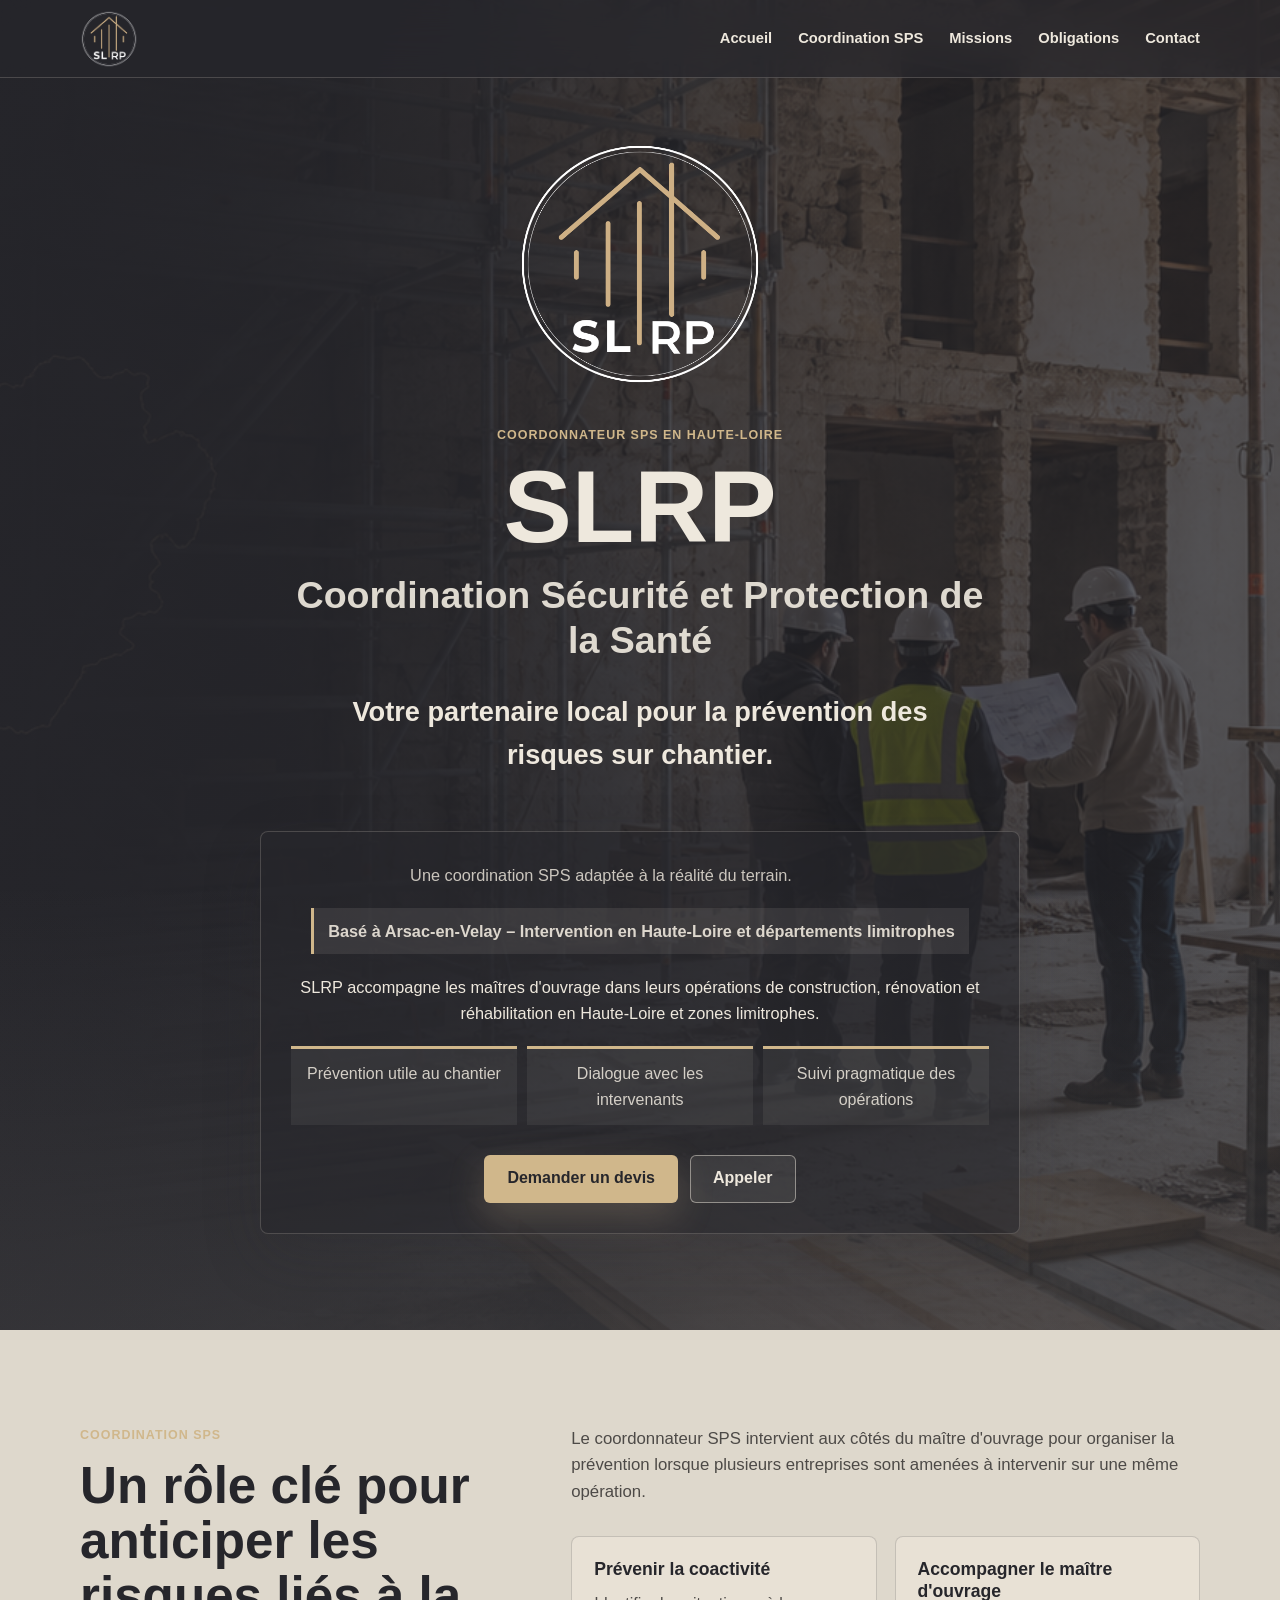
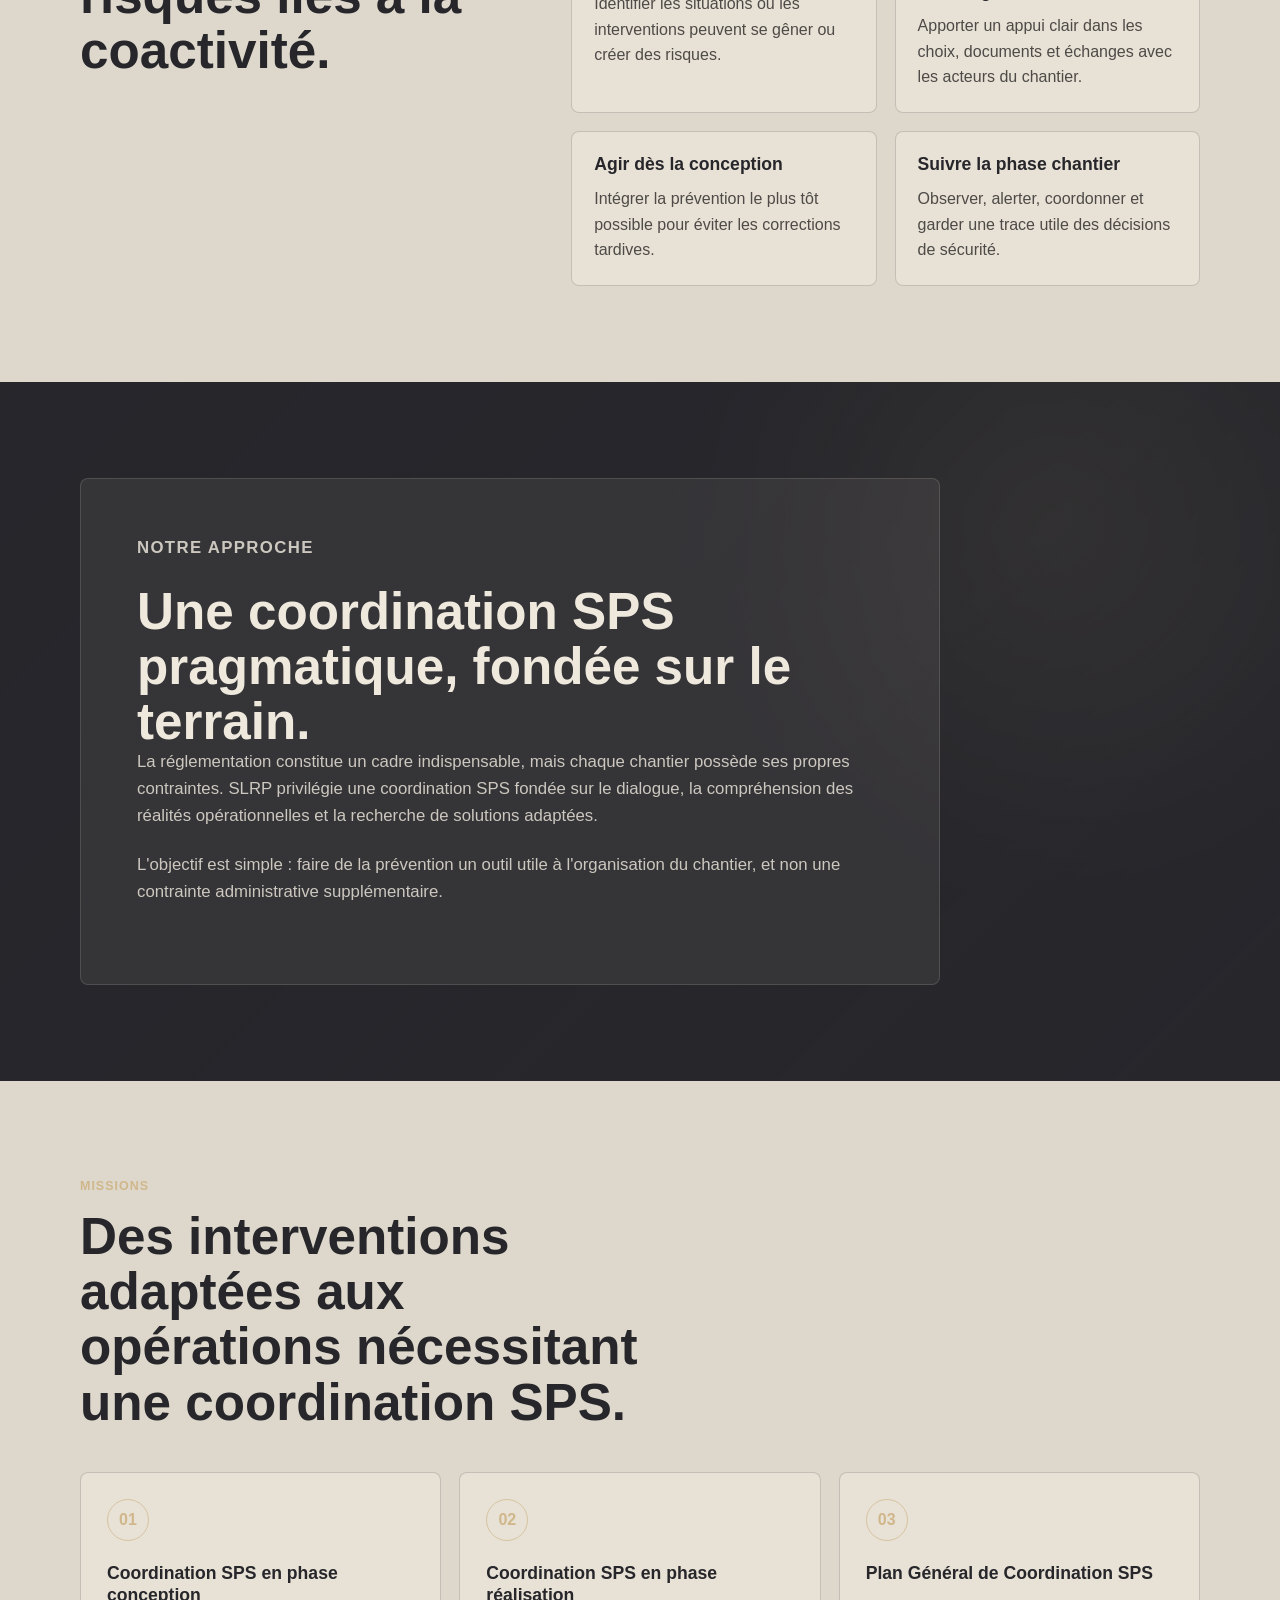
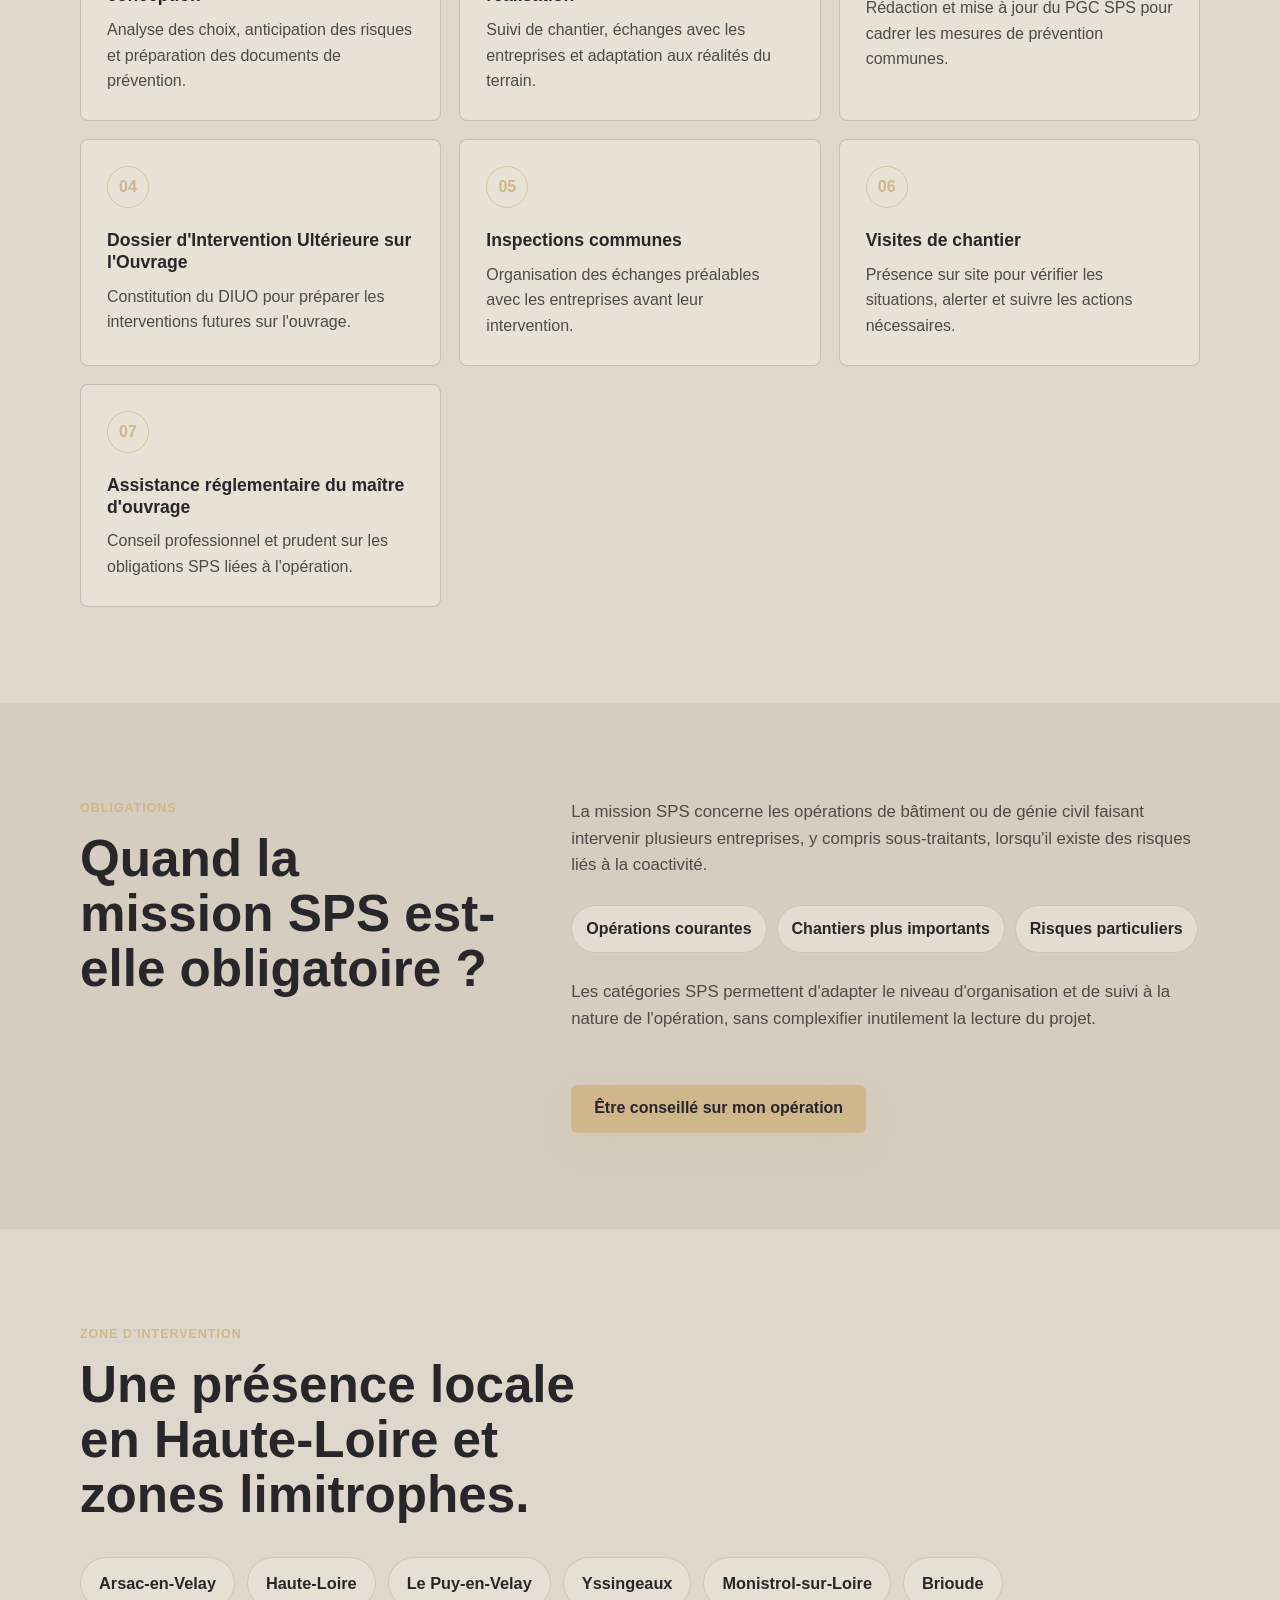
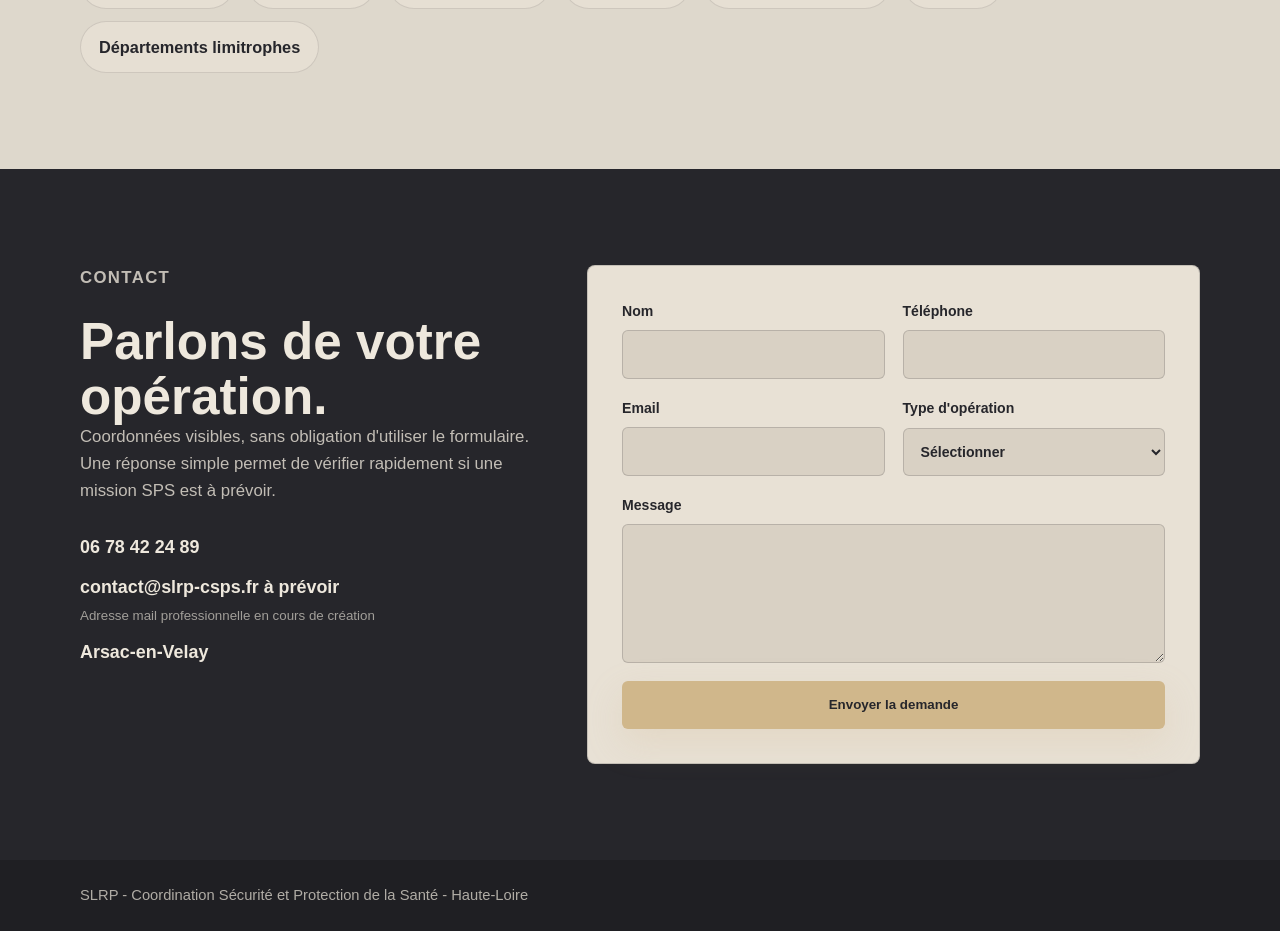
==== index.html @ 9cf21a8d "Initial SLRP website" ====
<!doctype html>
<html lang="fr">
  <head>
    <meta charset="utf-8" />
    <meta name="viewport" content="width=device-width, initial-scale=1" />
    <title>SLRP | Coordonnateur SPS en Haute-Loire et Auvergne</title>
    <meta
      name="description"
      content="SLRP accompagne les maîtres d'ouvrage en coordination SPS en Haute-Loire, Le Puy-en-Velay, Arsac-en-Velay et départements limitrophes."
    />
    <meta
      name="keywords"
      content="Coordonnateur SPS Haute-Loire, Coordination SPS Le Puy-en-Velay, CSPS Haute-Loire, Coordonnateur SPS rénovation, Coordination SPS Auvergne"
    />
    <link rel="preload" href="assets/hero-csps-renovation.png" as="image" />
    <link rel="stylesheet" href="style.css" />
  </head>
  <body>
    <header class="site-header" data-header>
      <a class="brand" href="#accueil" aria-label="SLRP - accueil">
        <img src="assets/logo-slrp-spring.png" alt="Logo SLRP" />
      </a>

      <button class="nav-toggle" type="button" aria-expanded="false" aria-controls="site-nav" data-nav-toggle>
        <span></span>
        <span></span>
        <span></span>
        <span class="sr-only">Ouvrir le menu</span>
      </button>

      <nav class="site-nav" id="site-nav" data-nav>
        <a href="#accueil">Accueil</a>
        <a href="#coordination">Coordination SPS</a>
        <a href="#missions">Missions</a>
        <a href="#obligations">Obligations</a>
        <a href="#contact">Contact</a>
      </nav>
    </header>

    <main>
      <section class="hero section" id="accueil">
        <div class="hero-media" aria-hidden="true"></div>
        <div class="container hero-grid">
          <div class="hero-content reveal">
            <img class="hero-logo" src="assets/logo-slrp-spring.png" alt="Logo SLRP" />
            <p class="eyebrow">Coordonnateur SPS en Haute-Loire</p>
            <h1>SLRP <span>Coordination Sécurité et Protection de la Santé</span></h1>
            <p class="lead">Votre partenaire local pour la prévention des risques sur chantier.</p>
            <div class="hero-mobile-actions" aria-label="Actions rapides">
              <a class="btn btn-secondary" href="tel:0678422489">Appeler</a>
              <a class="btn btn-primary" href="#contact">Demander un devis</a>
            </div>
          </div>

          <aside class="hero-panel reveal" aria-label="Positionnement SLRP">
            <p class="sublead">Une coordination SPS adaptée à la réalité du terrain.</p>
            <p class="local-note">Basé à Arsac-en-Velay – Intervention en Haute-Loire et départements limitrophes</p>
            <p>
              SLRP accompagne les maîtres d'ouvrage dans leurs opérations de construction, rénovation et réhabilitation
              en Haute-Loire et zones limitrophes.
            </p>
            <ul>
              <li>Prévention utile au chantier</li>
              <li>Dialogue avec les intervenants</li>
              <li>Suivi pragmatique des opérations</li>
            </ul>
            <div class="hero-actions">
              <a class="btn btn-primary" href="#contact">Demander un devis</a>
              <a class="btn btn-secondary" href="tel:0678422489">Appeler</a>
            </div>
          </aside>
        </div>
      </section>

      <section class="section" id="coordination">
        <div class="container split">
          <div class="section-heading reveal">
            <p class="eyebrow">Coordination SPS</p>
            <h2>Un rôle clé pour anticiper les risques liés à la coactivité.</h2>
          </div>
          <div class="text-flow reveal">
            <p>
              Le coordonnateur SPS intervient aux côtés du maître d'ouvrage pour organiser la prévention lorsque
              plusieurs entreprises sont amenées à intervenir sur une même opération.
            </p>
            <div class="feature-list">
              <article>
                <h3>Prévenir la coactivité</h3>
                <p>Identifier les situations où les interventions peuvent se gêner ou créer des risques.</p>
              </article>
              <article>
                <h3>Accompagner le maître d'ouvrage</h3>
                <p>Apporter un appui clair dans les choix, documents et échanges avec les acteurs du chantier.</p>
              </article>
              <article>
                <h3>Agir dès la conception</h3>
                <p>Intégrer la prévention le plus tôt possible pour éviter les corrections tardives.</p>
              </article>
              <article>
                <h3>Suivre la phase chantier</h3>
                <p>Observer, alerter, coordonner et garder une trace utile des décisions de sécurité.</p>
              </article>
            </div>
          </div>
        </div>
      </section>

      <section class="section approach" id="approche">
        <div class="container">
          <div class="approach-box reveal">
            <p class="eyebrow">Notre approche</p>
            <h2>Une coordination SPS pragmatique, fondée sur le terrain.</h2>
            <p>
              La réglementation constitue un cadre indispensable, mais chaque chantier possède ses propres contraintes.
              SLRP privilégie une coordination SPS fondée sur le dialogue, la compréhension des réalités opérationnelles
              et la recherche de solutions adaptées.
            </p>
            <p>
              L'objectif est simple : faire de la prévention un outil utile à l'organisation du chantier, et non une
              contrainte administrative supplémentaire.
            </p>
          </div>
        </div>
      </section>

      <section class="section" id="missions">
        <div class="container">
          <div class="section-heading reveal">
            <p class="eyebrow">Missions</p>
            <h2>Des interventions adaptées aux opérations nécessitant une coordination SPS.</h2>
          </div>
          <div class="cards mission-grid">
            <article class="card reveal">
              <span>01</span>
              <h3>Coordination SPS en phase conception</h3>
              <p>Analyse des choix, anticipation des risques et préparation des documents de prévention.</p>
            </article>
            <article class="card reveal">
              <span>02</span>
              <h3>Coordination SPS en phase réalisation</h3>
              <p>Suivi de chantier, échanges avec les entreprises et adaptation aux réalités du terrain.</p>
            </article>
            <article class="card reveal">
              <span>03</span>
              <h3>Plan Général de Coordination SPS</h3>
              <p>Rédaction et mise à jour du PGC SPS pour cadrer les mesures de prévention communes.</p>
            </article>
            <article class="card reveal">
              <span>04</span>
              <h3>Dossier d'Intervention Ultérieure sur l'Ouvrage</h3>
              <p>Constitution du DIUO pour préparer les interventions futures sur l'ouvrage.</p>
            </article>
            <article class="card reveal">
              <span>05</span>
              <h3>Inspections communes</h3>
              <p>Organisation des échanges préalables avec les entreprises avant leur intervention.</p>
            </article>
            <article class="card reveal">
              <span>06</span>
              <h3>Visites de chantier</h3>
              <p>Présence sur site pour vérifier les situations, alerter et suivre les actions nécessaires.</p>
            </article>
            <article class="card reveal">
              <span>07</span>
              <h3>Assistance réglementaire du maître d'ouvrage</h3>
              <p>Conseil professionnel et prudent sur les obligations SPS liées à l'opération.</p>
            </article>
          </div>
        </div>
      </section>

      <section class="section obligations" id="obligations">
        <div class="container split">
          <div class="section-heading reveal">
            <p class="eyebrow">Obligations</p>
            <h2>Quand la mission SPS est-elle obligatoire ?</h2>
          </div>
          <div class="obligation-content reveal">
            <p>
              La mission SPS concerne les opérations de bâtiment ou de génie civil faisant intervenir plusieurs
              entreprises, y compris sous-traitants, lorsqu'il existe des risques liés à la coactivité.
            </p>
            <div class="category-strip" aria-label="Catégories SPS">
              <span>Opérations courantes</span>
              <span>Chantiers plus importants</span>
              <span>Risques particuliers</span>
            </div>
            <p>
              Les catégories SPS permettent d'adapter le niveau d'organisation et de suivi à la nature de l'opération,
              sans complexifier inutilement la lecture du projet.
            </p>
            <a class="btn btn-primary" href="#contact">Être conseillé sur mon opération</a>
          </div>
        </div>
      </section>

      <section class="section area" id="zone">
        <div class="container">
          <div class="section-heading reveal">
            <p class="eyebrow">Zone d'intervention</p>
            <h2>Une présence locale en Haute-Loire et zones limitrophes.</h2>
          </div>
          <div class="area-grid reveal">
            <span>Arsac-en-Velay</span>
            <span>Haute-Loire</span>
            <span>Le Puy-en-Velay</span>
            <span>Yssingeaux</span>
            <span>Monistrol-sur-Loire</span>
            <span>Brioude</span>
            <span>Départements limitrophes</span>
          </div>
        </div>
      </section>

      <section class="section contact" id="contact">
        <div class="container contact-grid">
          <div class="contact-info reveal">
            <p class="eyebrow">Contact</p>
            <h2>Parlons de votre opération.</h2>
            <p>
              Coordonnées visibles, sans obligation d'utiliser le formulaire. Une réponse simple permet de vérifier
              rapidement si une mission SPS est à prévoir.
            </p>
            <div class="contact-lines">
              <a href="tel:0678422489">06 78 42 24 89</a>
              <span>contact@slrp-csps.fr à prévoir</span>
              <small>Adresse mail professionnelle en cours de création</small>
              <span>Arsac-en-Velay</span>
            </div>
          </div>

          <form class="contact-form reveal" action="mailto:contact@slrp-csps.fr" method="post" enctype="text/plain">
            <label>
              Nom
              <input type="text" name="nom" autocomplete="name" required />
            </label>
            <label>
              Téléphone
              <input type="tel" name="telephone" autocomplete="tel" required />
            </label>
            <label>
              Email
              <input type="email" name="email" autocomplete="email" />
            </label>
            <label>
              Type d'opération
              <select name="operation" required>
                <option value="">Sélectionner</option>
                <option>Construction neuve</option>
                <option>Rénovation</option>
                <option>Réhabilitation</option>
                <option>Extension</option>
                <option>Autre opération</option>
              </select>
            </label>
            <label class="wide">
              Message
              <textarea name="message" rows="5" required></textarea>
            </label>
            <button class="btn btn-primary wide" type="submit">Envoyer la demande</button>
          </form>
        </div>
      </section>
    </main>

    <a class="floating-call" href="tel:0678422489" aria-label="Appeler SLRP">Appeler</a>

    <footer class="site-footer">
      <div class="container">
        <p>SLRP - Coordination Sécurité et Protection de la Santé - Haute-Loire</p>
      </div>
    </footer>

    <script src="script.js?v=mobile-1"></script>
  </body>
</html>
---- style.css ----
:root {
  --anthracite: #26262b;
  --gold: #d0b78b;
  --off-white: #ded8cc;
  --white: #eee8dd;
  --surface: #e8e1d5;
  --ink-soft: #4d4a47;
  --line: rgba(38, 38, 43, 0.18);
  --shadow: 0 22px 60px rgba(38, 38, 43, 0.18);
  --header-height: 78px;
}

* {
  box-sizing: border-box;
}

html {
  scroll-behavior: smooth;
  scroll-padding-top: var(--header-height);
}

body {
  margin: 0;
  color: var(--anthracite);
  background: var(--off-white);
  font-family: Arial, Helvetica, sans-serif;
  line-height: 1.6;
}

body.nav-open {
  overflow: hidden;
}

img {
  display: block;
  max-width: 100%;
}

a {
  color: inherit;
  text-decoration: none;
}

.sr-only {
  position: absolute;
  width: 1px;
  height: 1px;
  padding: 0;
  margin: -1px;
  overflow: hidden;
  clip: rect(0, 0, 0, 0);
  white-space: nowrap;
  border: 0;
}

.container {
  width: min(1120px, calc(100% - 40px));
  margin: 0 auto;
}

.section {
  padding: 96px 0;
}

.site-header {
  position: fixed;
  top: 0;
  right: 0;
  left: 0;
  z-index: 20;
  height: var(--header-height);
  display: flex;
  align-items: center;
  justify-content: space-between;
  padding: 0 max(20px, calc((100vw - 1120px) / 2));
  border-bottom: 1px solid rgba(222, 216, 204, 0.2);
  color: var(--white);
  background: rgba(38, 38, 43, 0.72);
  backdrop-filter: blur(18px);
  transition: background 180ms ease, box-shadow 180ms ease, border-color 180ms ease;
}

.site-header.is-scrolled {
  color: var(--anthracite);
  background: rgba(222, 216, 204, 0.94);
  border-color: var(--line);
  box-shadow: 0 8px 28px rgba(38, 38, 43, 0.08);
}

.brand {
  display: inline-flex;
  align-items: center;
  font-weight: 700;
  letter-spacing: 0;
}

.brand img {
  width: 58px;
  height: auto;
  object-fit: contain;
  background: transparent;
}

.site-nav {
  display: flex;
  align-items: center;
  gap: 26px;
  font-size: 0.92rem;
  font-weight: 700;
}

.site-nav a {
  position: relative;
  padding: 8px 0;
}

.site-nav a::after {
  position: absolute;
  right: 0;
  bottom: 0;
  left: 0;
  height: 2px;
  content: "";
  background: var(--gold);
  transform: scaleX(0);
  transform-origin: left;
  transition: transform 180ms ease;
}

.site-nav a:hover::after,
.site-nav a:focus-visible::after {
  transform: scaleX(1);
}

.nav-toggle {
  display: none;
  width: 46px;
  height: 46px;
  border: 1px solid currentColor;
  border-radius: 6px;
  color: inherit;
  background: transparent;
}

.nav-toggle span:not(.sr-only) {
  display: block;
  width: 20px;
  height: 2px;
  margin: 5px auto;
  background: currentColor;
}

.hero {
  position: relative;
  min-height: 100vh;
  display: grid;
  align-items: center;
  padding-top: calc(var(--header-height) + 58px);
  overflow: hidden;
  color: var(--white);
  background: var(--anthracite);
}

.hero-media {
  position: absolute;
  inset: 0;
  background:
    linear-gradient(90deg, rgba(38, 38, 43, 0.84), rgba(38, 38, 43, 0.74)),
    url("assets/hero-csps-renovation.png") center / cover no-repeat;
}

.hero::after {
  position: absolute;
  right: 0;
  bottom: 0;
  left: 0;
  height: 34%;
  content: "";
  background: linear-gradient(0deg, var(--off-white), rgba(222, 216, 204, 0));
  opacity: 0.08;
}

.hero-grid {
  position: relative;
  z-index: 1;
  display: flex;
  flex-direction: column;
  align-items: center;
  gap: 46px;
  text-align: center;
}

.hero-content {
  display: flex;
  flex-direction: column;
  align-items: center;
  max-width: 860px;
}

.hero-logo {
  width: clamp(180px, 20vw, 260px);
  height: auto;
  margin-bottom: 34px;
  object-fit: contain;
  background: transparent;
  box-shadow: none;
}

.eyebrow {
  margin: 0 0 12px;
  color: var(--gold);
  font-size: 0.78rem;
  font-weight: 800;
  letter-spacing: 0.08em;
  text-transform: uppercase;
}

h1,
h2,
h3,
p {
  overflow-wrap: anywhere;
}

h1 {
  max-width: 780px;
  margin: 0;
  font-size: clamp(3.1rem, 8vw, 6.7rem);
  line-height: 0.95;
  letter-spacing: 0;
}

h1 span {
  display: block;
  max-width: 720px;
  margin-top: 18px;
  color: rgba(238, 232, 221, 0.92);
  font-size: clamp(1.35rem, 3vw, 2.35rem);
  line-height: 1.18;
  font-weight: 600;
}

h2 {
  margin: 0;
  font-size: clamp(2rem, 4vw, 3.45rem);
  line-height: 1.08;
  letter-spacing: 0;
}

h3 {
  margin: 0 0 10px;
  font-size: 1.1rem;
  line-height: 1.25;
}

.lead {
  max-width: 620px;
  margin: 28px 0 8px;
  font-size: clamp(1.25rem, 2.2vw, 1.7rem);
  font-weight: 700;
}

.sublead {
  max-width: 620px;
  margin: 0 auto 16px;
  color: rgba(238, 232, 221, 0.82);
  font-size: 1.08rem;
}

.local-note {
  display: inline-flex;
  max-width: 680px;
  margin: 0 auto 22px;
  padding: 10px 14px;
  border-left: 3px solid var(--gold);
  color: rgba(238, 232, 221, 0.9);
  background: rgba(222, 216, 204, 0.1);
  font-size: 0.98rem;
  font-weight: 800;
}

.hero-actions,
.obligation-content .btn {
  margin-top: 30px;
}

.hero-actions {
  display: flex;
  justify-content: center;
  flex-wrap: wrap;
  gap: 12px;
}

.hero-mobile-actions {
  display: none;
}

.btn {
  display: inline-flex;
  align-items: center;
  justify-content: center;
  min-height: 48px;
  padding: 13px 22px;
  border: 1px solid transparent;
  border-radius: 6px;
  font-weight: 800;
  line-height: 1.15;
  transition: transform 160ms ease, box-shadow 160ms ease, background 160ms ease, color 160ms ease;
}

.btn:hover,
.btn:focus-visible {
  transform: translateY(-2px);
}

.btn-primary {
  color: var(--anthracite);
  background: var(--gold);
  box-shadow: 0 14px 36px rgba(208, 183, 139, 0.22);
}

.btn-secondary {
  color: var(--white);
  border-color: rgba(238, 232, 221, 0.48);
  background: rgba(238, 232, 221, 0.08);
}

.hero-panel {
  width: min(100%, 760px);
  padding: 30px;
  border: 1px solid rgba(222, 216, 204, 0.2);
  border-radius: 8px;
  background: rgba(38, 38, 43, 0.58);
  box-shadow: var(--shadow);
}

.hero-panel p {
  margin: 0 0 20px;
  font-size: 1.02rem;
}

.hero-panel ul {
  display: grid;
  grid-template-columns: repeat(3, minmax(0, 1fr));
  gap: 10px;
  padding: 0;
  margin: 0;
  list-style: none;
}

.hero-panel li {
  padding: 12px;
  border-top: 3px solid var(--gold);
  color: rgba(238, 232, 221, 0.86);
  background: rgba(222, 216, 204, 0.07);
}

.split {
  display: grid;
  grid-template-columns: minmax(260px, 0.8fr) minmax(0, 1.2fr);
  gap: 72px;
  align-items: start;
}

.section-heading {
  max-width: 560px;
}

.text-flow > p,
.obligation-content > p,
.approach-box p,
.contact-info > p {
  margin: 0 0 22px;
  color: var(--ink-soft);
  font-size: 1.05rem;
}

.feature-list {
  display: grid;
  grid-template-columns: repeat(2, minmax(0, 1fr));
  gap: 18px;
  margin-top: 30px;
}

.feature-list article,
.approach-box,
.contact-form {
  border: 1px solid var(--line);
  border-radius: 8px;
  background: var(--surface);
}

.feature-list article {
  padding: 22px;
}

.feature-list p,
.card p {
  margin: 0;
  color: var(--ink-soft);
}

.approach {
  background:
    linear-gradient(135deg, rgba(38, 38, 43, 0.92), rgba(38, 38, 43, 0.76)),
    radial-gradient(circle at 82% 20%, rgba(208, 183, 139, 0.38), transparent 32%),
    var(--anthracite);
  color: var(--white);
}

.approach-box {
  max-width: 860px;
  padding: clamp(28px, 6vw, 56px);
  color: var(--white);
  background: rgba(222, 216, 204, 0.08);
  border-color: rgba(222, 216, 204, 0.16);
}

.approach-box p {
  color: rgba(238, 232, 221, 0.82);
}

.cards {
  margin-top: 42px;
}

.mission-grid {
  display: grid;
  grid-template-columns: repeat(3, minmax(0, 1fr));
  gap: 18px;
}

.card {
  min-height: 220px;
  padding: 26px;
  border: 1px solid var(--line);
  border-radius: 8px;
  background: var(--surface);
  transition: transform 180ms ease, box-shadow 180ms ease, border-color 180ms ease;
}

.card:hover {
  transform: translateY(-4px);
  border-color: rgba(208, 183, 139, 0.7);
  box-shadow: var(--shadow);
}

.card span {
  display: inline-flex;
  align-items: center;
  justify-content: center;
  width: 42px;
  height: 42px;
  margin-bottom: 22px;
  border: 1px solid rgba(208, 183, 139, 0.72);
  border-radius: 50%;
  color: var(--gold);
  font-weight: 800;
}

.obligations {
  background: #d5cdbf;
}

.category-strip {
  display: flex;
  flex-wrap: wrap;
  gap: 10px;
  margin: 26px 0;
}

.category-strip span,
.area-grid span {
  border: 1px solid rgba(38, 38, 43, 0.13);
  border-radius: 999px;
  background: rgba(232, 225, 213, 0.78);
}

.category-strip span {
  padding: 10px 14px;
  font-weight: 700;
}

.area-grid {
  display: flex;
  flex-wrap: wrap;
  gap: 12px;
  margin-top: 34px;
}

.area-grid span {
  padding: 12px 18px;
  font-size: 1.02rem;
  font-weight: 800;
}

.contact {
  color: var(--white);
  background: var(--anthracite);
}

.contact-grid {
  display: grid;
  grid-template-columns: 0.85fr 1.15fr;
  gap: 54px;
  align-items: start;
}

.contact-info > p {
  color: rgba(238, 232, 221, 0.78);
}

.contact-lines {
  display: grid;
  gap: 12px;
  margin-top: 28px;
}

.contact-lines a,
.contact-lines span {
  font-size: 1.12rem;
  font-weight: 800;
}

.contact-lines small {
  margin-top: -9px;
  color: rgba(238, 232, 221, 0.62);
}

.contact-form {
  display: grid;
  grid-template-columns: repeat(2, minmax(0, 1fr));
  gap: 18px;
  padding: clamp(22px, 4vw, 34px);
  color: var(--anthracite);
}

.contact-form label {
  display: grid;
  gap: 8px;
  font-size: 0.88rem;
  font-weight: 800;
}

.contact-form input,
.contact-form select,
.contact-form textarea {
  width: 100%;
  min-height: 46px;
  padding: 12px 13px;
  border: 1px solid var(--line);
  border-radius: 6px;
  color: var(--anthracite);
  background: #d9d1c4;
  font: inherit;
}

.contact-form textarea {
  resize: vertical;
}

.wide {
  grid-column: 1 / -1;
}

.site-footer {
  padding: 24px 0;
  color: rgba(238, 232, 221, 0.7);
  background: #1f1f23;
}

.site-footer p {
  margin: 0;
  font-size: 0.92rem;
}

.floating-call {
  position: fixed;
  right: 16px;
  bottom: 16px;
  z-index: 18;
  display: none;
  min-height: 48px;
  padding: 13px 18px;
  border-radius: 999px;
  color: var(--anthracite);
  background: var(--gold);
  box-shadow: var(--shadow);
  font-weight: 800;
}

.reveal {
  opacity: 0;
  transform: translateY(18px);
  transition: opacity 520ms ease, transform 520ms ease;
}

.reveal.is-visible {
  opacity: 1;
  transform: translateY(0);
}

@media (max-width: 1024px) {
  :root {
    --header-height: 70px;
  }

  html {
    scroll-padding-top: var(--header-height);
  }

  .container {
    width: min(100% - 32px, 760px);
  }

  .section {
    padding: 64px 0;
  }

  .site-header {
    height: var(--header-height);
    padding: 0 16px;
  }

  .brand img {
    width: 52px;
  }

  .nav-toggle {
    position: relative;
    z-index: 31;
    display: grid;
    place-content: center;
    border-color: rgba(238, 232, 221, 0.5);
    background: rgba(38, 38, 43, 0.28);
  }

  .site-header.is-scrolled .nav-toggle {
    border-color: rgba(38, 38, 43, 0.34);
    background: rgba(38, 38, 43, 0.06);
  }

  .nav-toggle span:not(.sr-only) {
    margin: 3px auto;
    transition: transform 180ms ease, opacity 180ms ease;
  }

  .nav-toggle[aria-expanded="true"] span:nth-child(1) {
    transform: translateY(8px) rotate(45deg);
  }

  .nav-toggle[aria-expanded="true"] span:nth-child(2) {
    opacity: 0;
  }

  .nav-toggle[aria-expanded="true"] span:nth-child(3) {
    transform: translateY(-8px) rotate(-45deg);
  }

  .site-nav {
    position: fixed;
    top: var(--header-height);
    right: 12px;
    left: 12px;
    z-index: 30;
    display: grid;
    gap: 4px;
    padding: 16px;
    color: var(--anthracite);
    background: rgba(232, 225, 213, 0.98);
    border: 1px solid var(--line);
    border-radius: 8px;
    box-shadow: 0 24px 60px rgba(38, 38, 43, 0.22);
    transform: translateY(-130%);
    opacity: 0;
    pointer-events: none;
    transition: transform 180ms ease, opacity 180ms ease;
  }

  .site-nav::before {
    content: "Menu";
    padding: 4px 4px 10px;
    color: var(--ink-soft);
    font-size: 0.78rem;
    font-weight: 800;
    letter-spacing: 0.08em;
    text-transform: uppercase;
  }

  .site-nav.is-open {
    transform: translateY(0);
    opacity: 1;
    pointer-events: auto;
  }

  .site-nav a {
    min-height: 48px;
    display: flex;
    align-items: center;
    padding: 12px 14px;
    border: 1px solid rgba(38, 38, 43, 0.1);
    border-radius: 6px;
    background: rgba(222, 216, 204, 0.66);
  }

  .site-nav a::after {
    display: none;
  }

  .hero {
    min-height: 100svh;
    align-items: start;
    padding-top: calc(var(--header-height) + 28px);
    padding-bottom: 48px;
  }

  .hero-media {
    background:
      linear-gradient(180deg, rgba(38, 38, 43, 0.92), rgba(38, 38, 43, 0.8)),
      url("assets/hero-csps-renovation.png") center / cover no-repeat;
  }

  .hero-grid {
    gap: 28px;
  }

  .hero-content {
    max-width: 560px;
  }

  .hero-logo {
    width: clamp(128px, 35vw, 178px);
    margin-bottom: 20px;
  }

  .eyebrow {
    margin-bottom: 10px;
    font-size: 0.7rem;
  }

  h1 {
    max-width: 560px;
    font-size: clamp(3rem, 13vw, 5rem);
    line-height: 0.94;
  }

  h1 span {
    max-width: 520px;
    margin-top: 12px;
    font-size: clamp(1.1rem, 5vw, 1.75rem);
    line-height: 1.16;
  }

  h2 {
    font-size: clamp(1.75rem, 7vw, 2.65rem);
  }

  .lead {
    max-width: 520px;
    margin: 18px 0 0;
    font-size: clamp(1.05rem, 4.7vw, 1.38rem);
    line-height: 1.28;
  }

  .hero-mobile-actions {
    display: grid;
    grid-template-columns: 1fr;
    gap: 10px;
    width: min(100%, 330px);
    margin-top: 22px;
  }

  .hero-mobile-actions .btn {
    width: 100%;
  }

  .hero-panel {
    width: 100%;
    padding: 22px;
    text-align: left;
  }

  .hero-panel .sublead,
  .hero-panel .local-note {
    text-align: left;
  }

  .hero-panel ul {
    grid-template-columns: 1fr;
  }

  .split,
  .contact-grid {
    grid-template-columns: 1fr;
    gap: 30px;
  }

  .section-heading {
    max-width: none;
  }

  .text-flow > p,
  .obligation-content > p,
  .approach-box p,
  .contact-info > p {
    font-size: 1rem;
  }

  .feature-list,
  .mission-grid,
  .contact-form {
    grid-template-columns: 1fr;
  }

  .cards {
    margin-top: 28px;
  }

  .card,
  .feature-list article {
    min-height: auto;
    padding: 20px;
  }

  .approach-box,
  .contact-form {
    padding: 22px;
  }

  .area-grid {
    gap: 9px;
  }

  .area-grid span,
  .category-strip span {
    padding: 9px 12px;
    font-size: 0.94rem;
  }

  .contact-lines a,
  .contact-lines span {
    font-size: 1rem;
  }

  .contact-form input,
  .contact-form select,
  .contact-form textarea {
    min-height: 50px;
    font-size: 1rem;
  }

  .floating-call {
    right: 14px;
    bottom: 14px;
    display: inline-flex;
    align-items: center;
  }

  .reveal {
    opacity: 1;
    transform: none;
    transition: none;
  }
}

@media (max-width: 900px) {
  .section {
    padding: 74px 0;
  }

  .site-nav {
    position: fixed;
    top: var(--header-height);
    right: 0;
    left: 0;
    display: grid;
    gap: 0;
    padding: 16px 20px 24px;
    color: var(--anthracite);
    background: rgba(222, 216, 204, 0.98);
    border-bottom: 1px solid var(--line);
    box-shadow: 0 16px 34px rgba(38, 38, 43, 0.12);
    transform: translateY(-130%);
    transition: transform 180ms ease;
  }

  .site-nav.is-open {
    transform: translateY(0);
  }

  .site-nav a {
    padding: 14px 0;
  }

  .nav-toggle {
    display: block;
  }

  .hero {
    min-height: 100svh;
  }

  .split,
  .contact-grid {
    grid-template-columns: 1fr;
    gap: 38px;
  }

  .hero-panel {
    align-self: stretch;
  }

  .hero-panel ul {
    grid-template-columns: 1fr;
  }

  .mission-grid {
    grid-template-columns: 1fr;
  }
}

@media (max-width: 640px) {
  :root {
    --header-height: 68px;
  }

  .container {
    width: min(100% - 28px, 1120px);
  }

  .site-header {
    padding: 0 14px;
  }

  .brand img {
    width: 50px;
  }

  .hero {
    padding-top: calc(var(--header-height) + 38px);
    padding-bottom: 68px;
  }

  .hero-media {
    background:
      linear-gradient(180deg, rgba(38, 38, 43, 0.96), rgba(38, 38, 43, 0.76)),
      url("assets/hero-csps-renovation.png") center / cover no-repeat;
  }

  .hero-logo {
    width: 170px;
  }

  .hero-actions {
    display: grid;
    grid-template-columns: 1fr;
    gap: 12px;
    width: min(100%, 330px);
  }

  .btn-secondary {
    margin-left: 0;
  }

  .feature-list,
  .mission-grid,
  .contact-form {
    grid-template-columns: 1fr;
  }

  .card {
    min-height: auto;
  }

  .floating-call {
    display: inline-flex;
    align-items: center;
  }
}

@media (prefers-reduced-motion: reduce) {
  *,
  *::before,
  *::after {
    scroll-behavior: auto !important;
    transition-duration: 0.01ms !important;
    animation-duration: 0.01ms !important;
  }
}
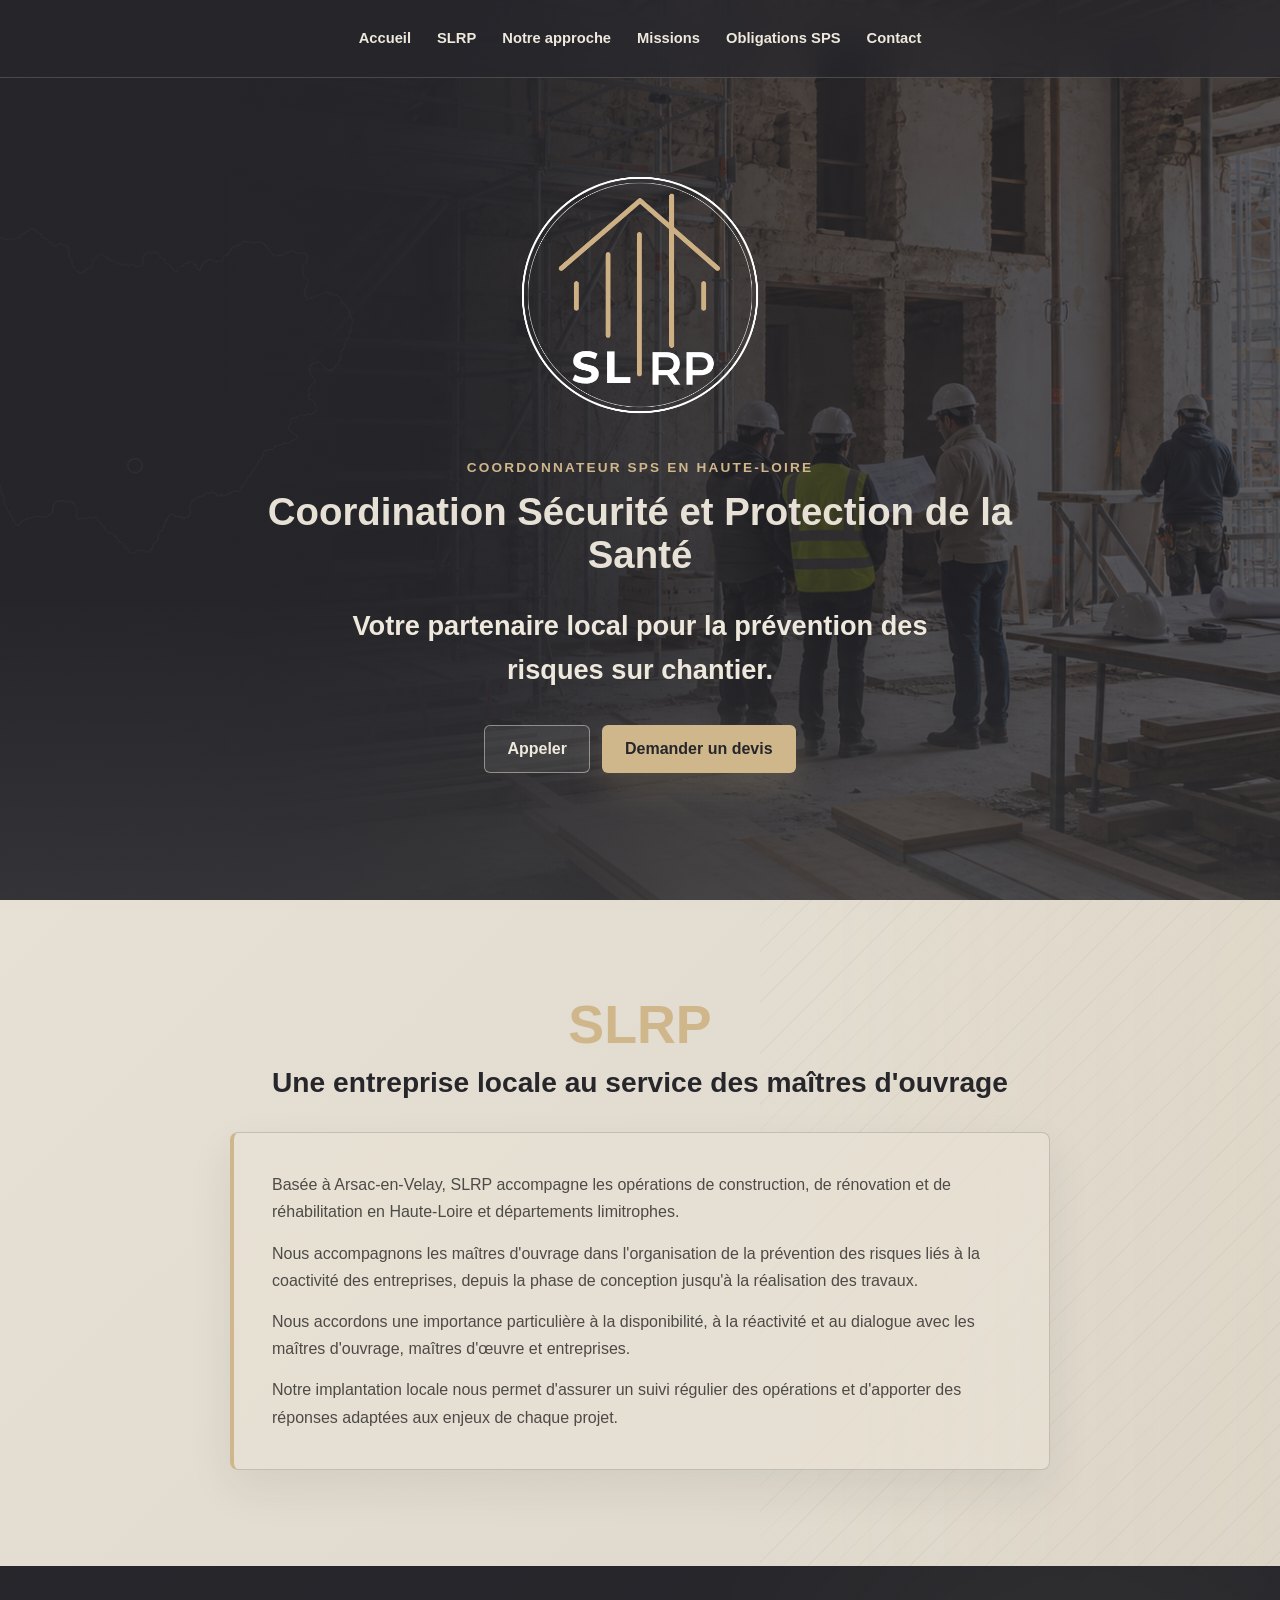
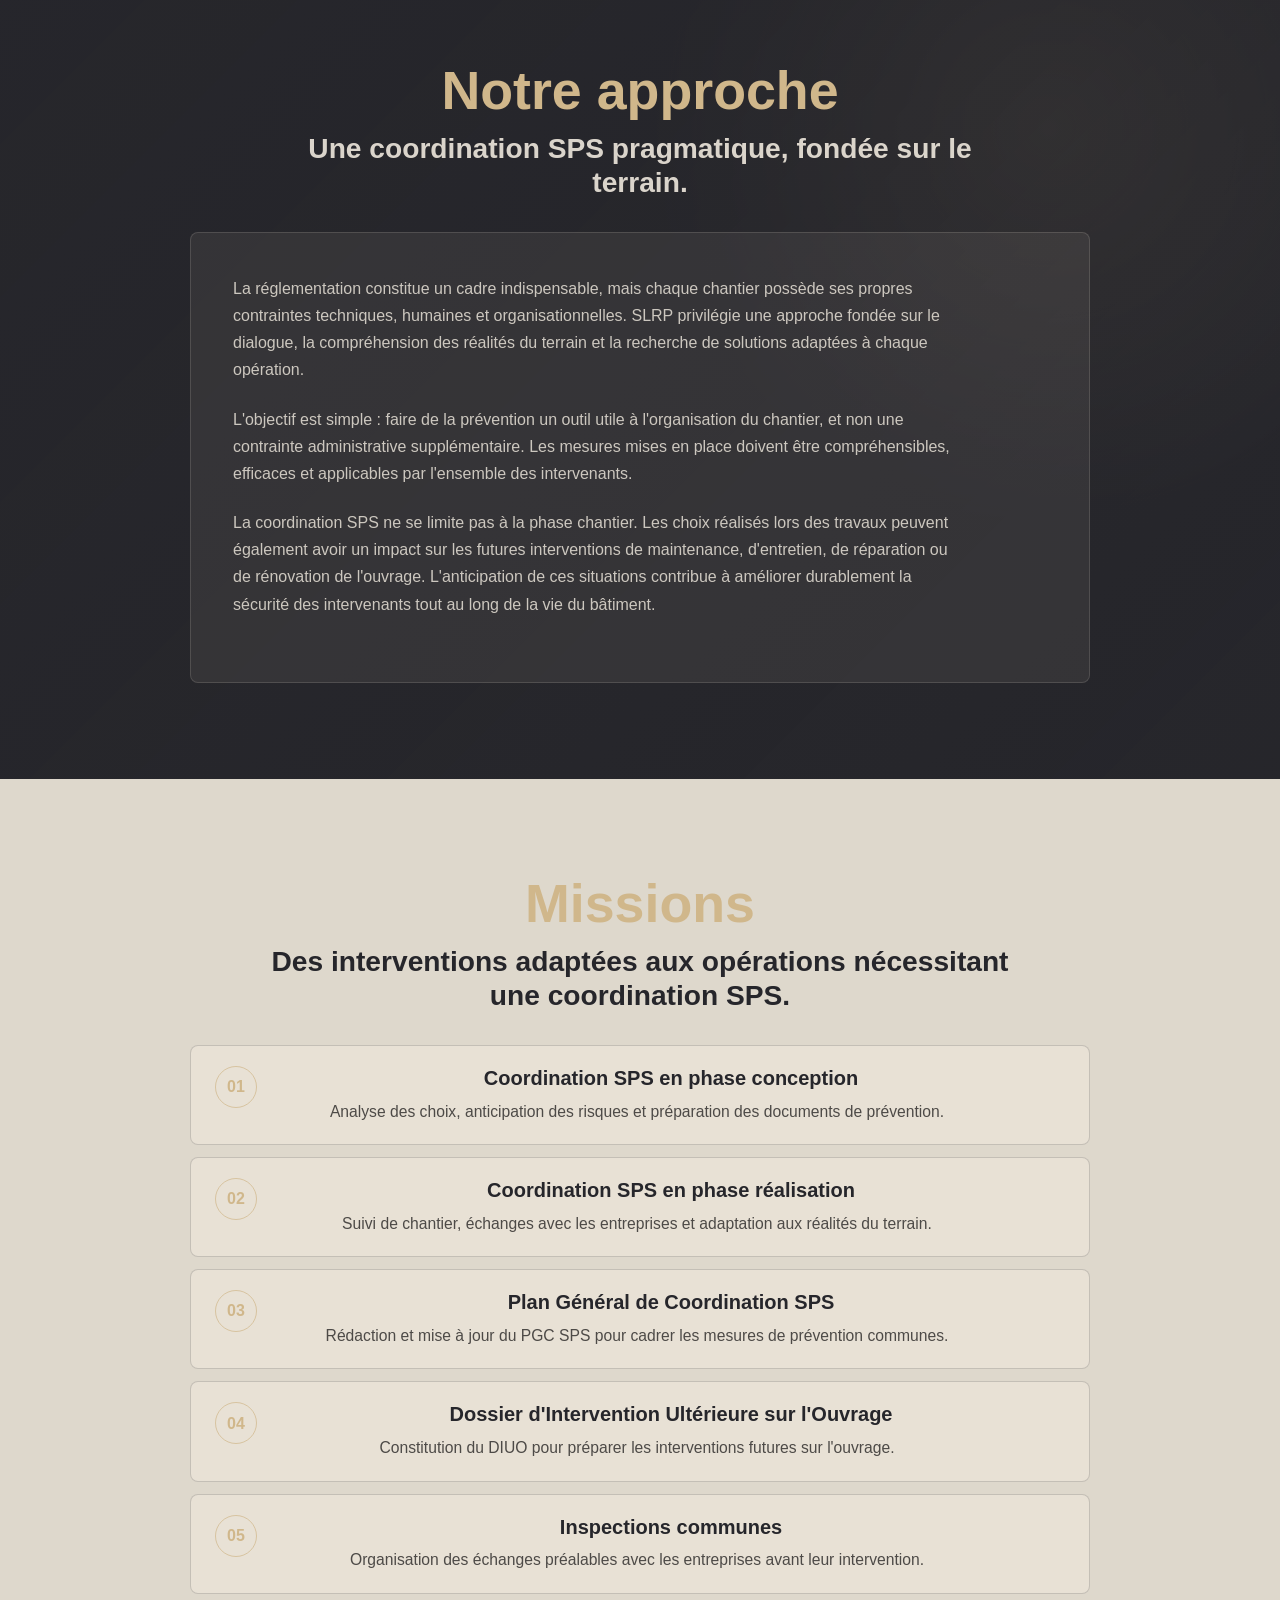
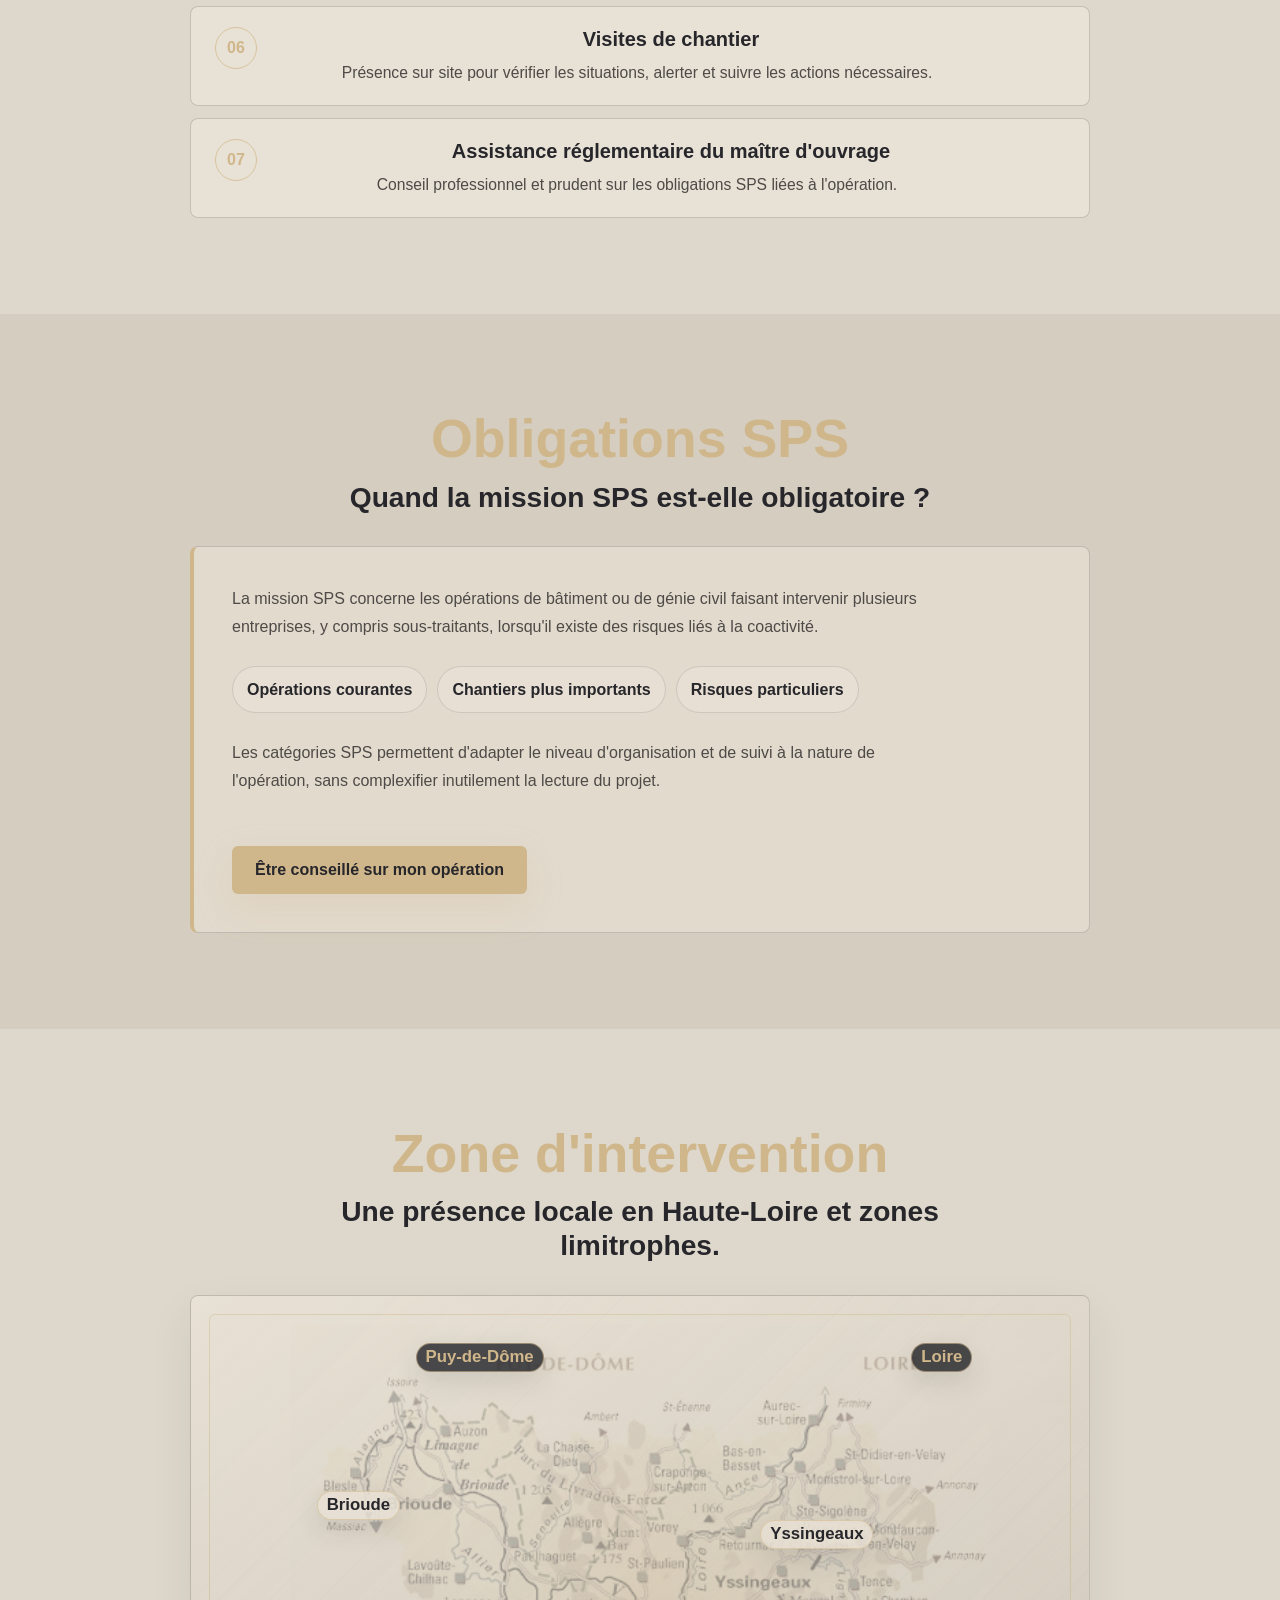
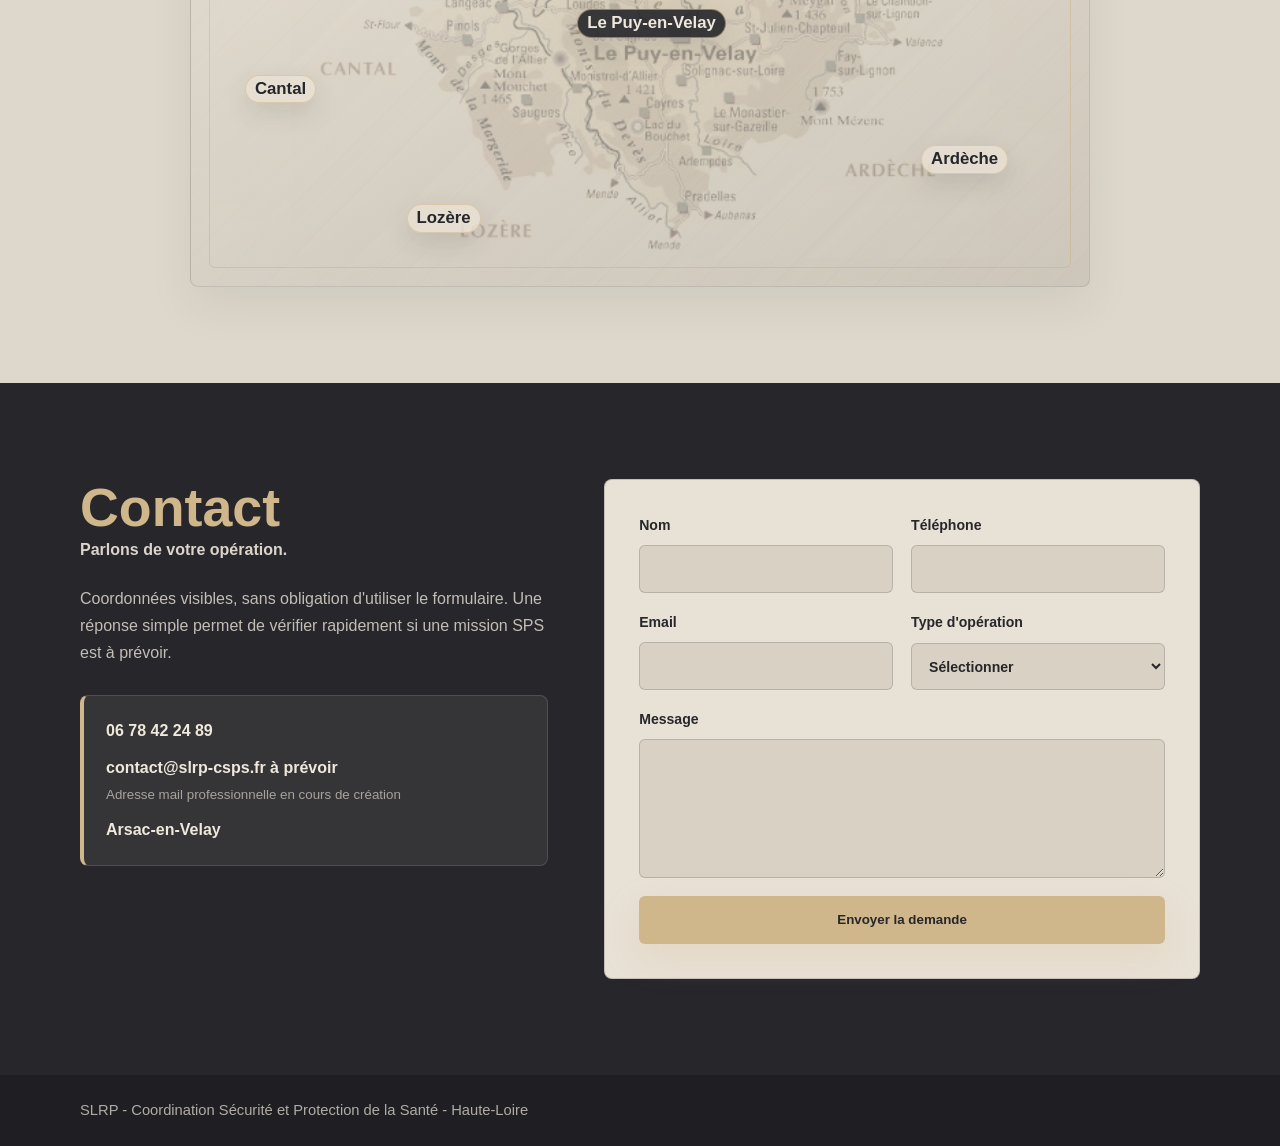
==== commit fb572eb8: "Harmonise site layout and update map" ====
--- a/index.html
+++ b/index.html
@@ -17,10 +17,6 @@
   </head>
   <body>
     <header class="site-header" data-header>
-      <a class="brand" href="#accueil" aria-label="SLRP - accueil">
-        <img src="assets/logo-slrp-spring.png" alt="Logo SLRP" />
-      </a>
-
       <button class="nav-toggle" type="button" aria-expanded="false" aria-controls="site-nav" data-nav-toggle>
         <span></span>
         <span></span>
@@ -30,9 +26,10 @@
 
       <nav class="site-nav" id="site-nav" data-nav>
         <a href="#accueil">Accueil</a>
-        <a href="#coordination">Coordination SPS</a>
+        <a href="#slrp">SLRP</a>
+        <a href="#approche">Notre approche</a>
         <a href="#missions">Missions</a>
-        <a href="#obligations">Obligations</a>
+        <a href="#obligations">Obligations SPS</a>
         <a href="#contact">Contact</a>
       </nav>
     </header>
@@ -44,138 +41,127 @@
           <div class="hero-content reveal">
             <img class="hero-logo" src="assets/logo-slrp-spring.png" alt="Logo SLRP" />
             <p class="eyebrow">Coordonnateur SPS en Haute-Loire</p>
-            <h1>SLRP <span>Coordination Sécurité et Protection de la Santé</span></h1>
+            <h1 class="hero-title hero-service-title">Coordination Sécurité et Protection de la Santé</h1>
             <p class="lead">Votre partenaire local pour la prévention des risques sur chantier.</p>
-            <div class="hero-mobile-actions" aria-label="Actions rapides">
+            <div class="hero-actions" aria-label="Actions rapides">
               <a class="btn btn-secondary" href="tel:0678422489">Appeler</a>
               <a class="btn btn-primary" href="#contact">Demander un devis</a>
             </div>
           </div>
 
-          <aside class="hero-panel reveal" aria-label="Positionnement SLRP">
-            <p class="sublead">Une coordination SPS adaptée à la réalité du terrain.</p>
-            <p class="local-note">Basé à Arsac-en-Velay – Intervention en Haute-Loire et départements limitrophes</p>
-            <p>
-              SLRP accompagne les maîtres d'ouvrage dans leurs opérations de construction, rénovation et réhabilitation
-              en Haute-Loire et zones limitrophes.
-            </p>
-            <ul>
-              <li>Prévention utile au chantier</li>
-              <li>Dialogue avec les intervenants</li>
-              <li>Suivi pragmatique des opérations</li>
-            </ul>
-            <div class="hero-actions">
-              <a class="btn btn-primary" href="#contact">Demander un devis</a>
-              <a class="btn btn-secondary" href="tel:0678422489">Appeler</a>
-            </div>
-          </aside>
-        </div>
-      </section>
-
-      <section class="section" id="coordination">
-        <div class="container split">
-          <div class="section-heading reveal">
-            <p class="eyebrow">Coordination SPS</p>
-            <h2>Un rôle clé pour anticiper les risques liés à la coactivité.</h2>
-          </div>
-          <div class="text-flow reveal">
-            <p>
-              Le coordonnateur SPS intervient aux côtés du maître d'ouvrage pour organiser la prévention lorsque
-              plusieurs entreprises sont amenées à intervenir sur une même opération.
-            </p>
-            <div class="feature-list">
-              <article>
-                <h3>Prévenir la coactivité</h3>
-                <p>Identifier les situations où les interventions peuvent se gêner ou créer des risques.</p>
-              </article>
-              <article>
-                <h3>Accompagner le maître d'ouvrage</h3>
-                <p>Apporter un appui clair dans les choix, documents et échanges avec les acteurs du chantier.</p>
-              </article>
-              <article>
-                <h3>Agir dès la conception</h3>
-                <p>Intégrer la prévention le plus tôt possible pour éviter les corrections tardives.</p>
-              </article>
-              <article>
-                <h3>Suivre la phase chantier</h3>
-                <p>Observer, alerter, coordonner et garder une trace utile des décisions de sécurité.</p>
-              </article>
-            </div>
-          </div>
-        </div>
-      </section>
-
-      <section class="section approach" id="approche">
-        <div class="container">
-          <div class="approach-box reveal">
-            <p class="eyebrow">Notre approche</p>
-            <h2>Une coordination SPS pragmatique, fondée sur le terrain.</h2>
-            <p>
-              La réglementation constitue un cadre indispensable, mais chaque chantier possède ses propres contraintes.
-              SLRP privilégie une coordination SPS fondée sur le dialogue, la compréhension des réalités opérationnelles
-              et la recherche de solutions adaptées.
+        </div>
+      </section>
+
+      <section class="section slrp-section section-centered" id="slrp">
+        <div class="container section-layout">
+          <div class="section-heading section-header reveal">
+            <h2 class="slrp-title">SLRP</h2>
+            <p class="slrp-subtitle">Une entreprise locale au service des maîtres d'ouvrage</p>
+          </div>
+
+          <div class="slrp-content section-content reveal">
+            <div class="slrp-intro text-panel">
+              <p>
+                Basée à Arsac-en-Velay, SLRP accompagne les opérations de construction, de rénovation et de
+                réhabilitation en Haute-Loire et départements limitrophes.
+              </p>
+              <p>
+                Nous accompagnons les maîtres d'ouvrage dans l'organisation de la prévention des risques liés à la
+                coactivité des entreprises, depuis la phase de conception jusqu'à la réalisation des travaux.
+              </p>
+              <p>
+                Nous accordons une importance particulière à la disponibilité, à la réactivité et au dialogue avec les
+                maîtres d'ouvrage, maîtres d'œuvre et entreprises.
+              </p>
+              <p>
+                Notre implantation locale nous permet d'assurer un suivi régulier des opérations et d'apporter des
+                réponses adaptées aux enjeux de chaque projet.
+              </p>
+            </div>
+          </div>
+        </div>
+      </section>
+
+      <section class="section approach section-centered" id="approche">
+        <div class="container section-layout">
+          <div class="section-heading section-header reveal">
+            <h2 class="approach-title">Notre approche</h2>
+            <p class="approach-subtitle">Une coordination SPS pragmatique, fondée sur le terrain.</p>
+          </div>
+          <div class="approach-box section-content text-panel reveal">
+            <p>
+              La réglementation constitue un cadre indispensable, mais chaque chantier possède ses propres contraintes
+              techniques, humaines et organisationnelles. SLRP privilégie une approche fondée sur le dialogue, la
+              compréhension des réalités du terrain et la recherche de solutions adaptées à chaque opération.
             </p>
             <p>
               L'objectif est simple : faire de la prévention un outil utile à l'organisation du chantier, et non une
-              contrainte administrative supplémentaire.
-            </p>
-          </div>
-        </div>
-      </section>
-
-      <section class="section" id="missions">
-        <div class="container">
-          <div class="section-heading reveal">
-            <p class="eyebrow">Missions</p>
-            <h2>Des interventions adaptées aux opérations nécessitant une coordination SPS.</h2>
-          </div>
-          <div class="cards mission-grid">
+              contrainte administrative supplémentaire. Les mesures mises en place doivent être compréhensibles,
+              efficaces et applicables par l'ensemble des intervenants.
+            </p>
+            <p>
+              La coordination SPS ne se limite pas à la phase chantier. Les choix réalisés lors des travaux peuvent
+              également avoir un impact sur les futures interventions de maintenance, d'entretien, de réparation ou de
+              rénovation de l'ouvrage. L'anticipation de ces situations contribue à améliorer durablement la sécurité des
+              intervenants tout au long de la vie du bâtiment.
+            </p>
+          </div>
+        </div>
+      </section>
+
+      <section class="section missions-section section-centered" id="missions">
+        <div class="container section-layout">
+          <div class="section-heading section-header reveal">
+            <h2 class="section-title main-section-title">Missions</h2>
+            <p class="section-lead">Des interventions adaptées aux opérations nécessitant une coordination SPS.</p>
+          </div>
+          <div class="cards mission-grid section-content">
             <article class="card reveal">
               <span>01</span>
-              <h3>Coordination SPS en phase conception</h3>
+              <h3 class="section-subtitle">Coordination SPS en phase conception</h3>
               <p>Analyse des choix, anticipation des risques et préparation des documents de prévention.</p>
             </article>
             <article class="card reveal">
               <span>02</span>
-              <h3>Coordination SPS en phase réalisation</h3>
+              <h3 class="section-subtitle">Coordination SPS en phase réalisation</h3>
               <p>Suivi de chantier, échanges avec les entreprises et adaptation aux réalités du terrain.</p>
             </article>
             <article class="card reveal">
               <span>03</span>
-              <h3>Plan Général de Coordination SPS</h3>
+              <h3 class="section-subtitle">Plan Général de Coordination SPS</h3>
               <p>Rédaction et mise à jour du PGC SPS pour cadrer les mesures de prévention communes.</p>
             </article>
             <article class="card reveal">
               <span>04</span>
-              <h3>Dossier d'Intervention Ultérieure sur l'Ouvrage</h3>
+              <h3 class="section-subtitle">Dossier d'Intervention Ultérieure sur l'Ouvrage</h3>
               <p>Constitution du DIUO pour préparer les interventions futures sur l'ouvrage.</p>
             </article>
             <article class="card reveal">
               <span>05</span>
-              <h3>Inspections communes</h3>
+              <h3 class="section-subtitle">Inspections communes</h3>
               <p>Organisation des échanges préalables avec les entreprises avant leur intervention.</p>
             </article>
             <article class="card reveal">
               <span>06</span>
-              <h3>Visites de chantier</h3>
+              <h3 class="section-subtitle">Visites de chantier</h3>
               <p>Présence sur site pour vérifier les situations, alerter et suivre les actions nécessaires.</p>
             </article>
             <article class="card reveal">
               <span>07</span>
-              <h3>Assistance réglementaire du maître d'ouvrage</h3>
+              <h3 class="section-subtitle">Assistance réglementaire du maître d'ouvrage</h3>
               <p>Conseil professionnel et prudent sur les obligations SPS liées à l'opération.</p>
             </article>
           </div>
         </div>
       </section>
 
-      <section class="section obligations" id="obligations">
-        <div class="container split">
-          <div class="section-heading reveal">
-            <p class="eyebrow">Obligations</p>
-            <h2>Quand la mission SPS est-elle obligatoire ?</h2>
-          </div>
-          <div class="obligation-content reveal">
+      <section class="section obligations section-centered" id="obligations">
+        <div class="container section-layout">
+          <div class="section-heading section-header reveal">
+            <h2 class="section-title main-section-title">Obligations SPS</h2>
+            <p class="section-lead">Quand la mission SPS est-elle obligatoire ?</p>
+          </div>
+          <div class="obligation-content section-content text-panel reveal">
             <p>
               La mission SPS concerne les opérations de bâtiment ou de génie civil faisant intervenir plusieurs
               entreprises, y compris sous-traitants, lorsqu'il existe des risques liés à la coactivité.
@@ -194,29 +180,31 @@
         </div>
       </section>
 
-      <section class="section area" id="zone">
-        <div class="container">
-          <div class="section-heading reveal">
-            <p class="eyebrow">Zone d'intervention</p>
-            <h2>Une présence locale en Haute-Loire et zones limitrophes.</h2>
-          </div>
-          <div class="area-grid reveal">
-            <span>Arsac-en-Velay</span>
-            <span>Haute-Loire</span>
-            <span>Le Puy-en-Velay</span>
-            <span>Yssingeaux</span>
-            <span>Monistrol-sur-Loire</span>
-            <span>Brioude</span>
-            <span>Départements limitrophes</span>
+      <section class="section area section-centered" id="zone">
+        <div class="container section-layout">
+          <div class="section-heading section-header reveal">
+            <h2 class="section-title main-section-title">Zone d'intervention</h2>
+            <p class="section-lead">Une présence locale en Haute-Loire et zones limitrophes.</p>
+          </div>
+          <div class="area-map section-content reveal" aria-label="Carte graphique de la Haute-Loire">
+            <img class="haute-loire-map" src="assets/carte-haute-loire-source.png" alt="Carte de la Haute-Loire" />
+            <div class="map-label map-label-brioude">Brioude</div>
+            <div class="map-label map-label-puy">Le Puy-en-Velay</div>
+            <div class="map-label map-label-yssingeaux">Yssingeaux</div>
+            <div class="map-label map-label-puy-de-dome">Puy-de-Dôme</div>
+            <div class="map-label map-label-loire">Loire</div>
+            <div class="map-label map-label-cantal">Cantal</div>
+            <div class="map-label map-label-lozere">Lozère</div>
+            <div class="map-label map-label-ardeche">Ardèche</div>
           </div>
         </div>
       </section>
 
       <section class="section contact" id="contact">
-        <div class="container contact-grid">
-          <div class="contact-info reveal">
-            <p class="eyebrow">Contact</p>
-            <h2>Parlons de votre opération.</h2>
+        <div class="container section-layout contact-grid">
+          <div class="contact-info section-header reveal">
+            <h2 class="section-title main-section-title">Contact</h2>
+            <p class="section-lead">Parlons de votre opération.</p>
             <p>
               Coordonnées visibles, sans obligation d'utiliser le formulaire. Une réponse simple permet de vérifier
               rapidement si une mission SPS est à prévoir.
@@ -229,7 +217,7 @@
             </div>
           </div>
 
-          <form class="contact-form reveal" action="mailto:contact@slrp-csps.fr" method="post" enctype="text/plain">
+          <form class="contact-form section-content reveal" action="mailto:contact@slrp-csps.fr" method="post" enctype="text/plain">
             <label>
               Nom
               <input type="text" name="nom" autocomplete="name" required />
--- a/style.css
+++ b/style.css
@@ -71,7 +71,7 @@
   height: var(--header-height);
   display: flex;
   align-items: center;
-  justify-content: space-between;
+  justify-content: center;
   padding: 0 max(20px, calc((100vw - 1120px) / 2));
   border-bottom: 1px solid rgba(222, 216, 204, 0.2);
   color: var(--white);
@@ -85,20 +85,6 @@
   background: rgba(222, 216, 204, 0.94);
   border-color: var(--line);
   box-shadow: 0 8px 28px rgba(38, 38, 43, 0.08);
-}
-
-.brand {
-  display: inline-flex;
-  align-items: center;
-  font-weight: 700;
-  letter-spacing: 0;
-}
-
-.brand img {
-  width: 58px;
-  height: auto;
-  object-fit: contain;
-  background: transparent;
 }
 
 .site-nav {
@@ -209,9 +195,9 @@
 .eyebrow {
   margin: 0 0 12px;
   color: var(--gold);
-  font-size: 0.78rem;
-  font-weight: 800;
-  letter-spacing: 0.08em;
+  font-size: 0.85rem;
+  font-weight: 700;
+  letter-spacing: 0.16em;
   text-transform: uppercase;
 }
 
@@ -222,15 +208,23 @@
   overflow-wrap: anywhere;
 }
 
-h1 {
+.hero-title {
   max-width: 780px;
   margin: 0;
-  font-size: clamp(3.1rem, 8vw, 6.7rem);
+  font-size: clamp(3rem, 8vw, 7rem);
   line-height: 0.95;
   letter-spacing: 0;
 }
 
-h1 span {
+.hero-service-title {
+  max-width: 760px;
+  color: rgba(238, 232, 221, 0.96);
+  font-size: clamp(1.55rem, 3vw, 2.6rem);
+  line-height: 1.12;
+  font-weight: 800;
+}
+
+.hero-title span {
   display: block;
   max-width: 720px;
   margin-top: 18px;
@@ -240,17 +234,19 @@
   font-weight: 600;
 }
 
-h2 {
+.section-title {
+  max-width: 620px;
   margin: 0;
-  font-size: clamp(2rem, 4vw, 3.45rem);
-  line-height: 1.08;
+  font-size: clamp(1.9rem, 2.7vw, 2.35rem);
+  line-height: 1.14;
   letter-spacing: 0;
 }
 
-h3 {
-  margin: 0 0 10px;
-  font-size: 1.1rem;
-  line-height: 1.25;
+.section-subtitle {
+  margin: 0 0 12px;
+  font-size: clamp(1.25rem, 1.55vw, 1.55rem);
+  line-height: 1.24;
+  font-weight: 700;
 }
 
 .lead {
@@ -260,26 +256,6 @@
   font-weight: 700;
 }
 
-.sublead {
-  max-width: 620px;
-  margin: 0 auto 16px;
-  color: rgba(238, 232, 221, 0.82);
-  font-size: 1.08rem;
-}
-
-.local-note {
-  display: inline-flex;
-  max-width: 680px;
-  margin: 0 auto 22px;
-  padding: 10px 14px;
-  border-left: 3px solid var(--gold);
-  color: rgba(238, 232, 221, 0.9);
-  background: rgba(222, 216, 204, 0.1);
-  font-size: 0.98rem;
-  font-weight: 800;
-}
-
-.hero-actions,
 .obligation-content .btn {
   margin-top: 30px;
 }
@@ -287,12 +263,8 @@
 .hero-actions {
   display: flex;
   justify-content: center;
-  flex-wrap: wrap;
   gap: 12px;
-}
-
-.hero-mobile-actions {
-  display: none;
+  margin-top: 26px;
 }
 
 .btn {
@@ -325,36 +297,6 @@
   background: rgba(238, 232, 221, 0.08);
 }
 
-.hero-panel {
-  width: min(100%, 760px);
-  padding: 30px;
-  border: 1px solid rgba(222, 216, 204, 0.2);
-  border-radius: 8px;
-  background: rgba(38, 38, 43, 0.58);
-  box-shadow: var(--shadow);
-}
-
-.hero-panel p {
-  margin: 0 0 20px;
-  font-size: 1.02rem;
-}
-
-.hero-panel ul {
-  display: grid;
-  grid-template-columns: repeat(3, minmax(0, 1fr));
-  gap: 10px;
-  padding: 0;
-  margin: 0;
-  list-style: none;
-}
-
-.hero-panel li {
-  padding: 12px;
-  border-top: 3px solid var(--gold);
-  color: rgba(238, 232, 221, 0.86);
-  background: rgba(222, 216, 204, 0.07);
-}
-
 .split {
   display: grid;
   grid-template-columns: minmax(260px, 0.8fr) minmax(0, 1.2fr);
@@ -362,17 +304,174 @@
   align-items: start;
 }
 
+.section-layout {
+  display: grid;
+  grid-template-columns: minmax(0, 0.4fr) minmax(0, 0.6fr);
+  gap: 56px;
+  align-items: start;
+}
+
+.section-layout.reverse .section-header {
+  grid-column: 2;
+}
+
+.section-layout.reverse .section-content {
+  grid-column: 1;
+  grid-row: 1;
+}
+
+.section-header,
+.section-content {
+  min-width: 0;
+}
+
+.section-layout .cards,
+.section-layout .area-grid {
+  margin-top: 0;
+}
+
+.section-centered .section-layout {
+  grid-template-columns: 1fr;
+  justify-items: center;
+  gap: 32px;
+  text-align: center;
+}
+
+.section-centered .section-heading,
+.section-centered .section-content {
+  width: 100%;
+  max-width: 900px;
+}
+
+.main-section-title,
+.slrp-title,
+.approach-title {
+  color: var(--gold);
+  font-size: clamp(2.6rem, 4.2vw, 3.5rem);
+  line-height: 1.05;
+  font-weight: 800;
+  letter-spacing: 0;
+}
+
+.section-lead,
+.slrp-subtitle,
+.approach-subtitle {
+  max-width: 760px;
+  margin: 14px auto 0;
+  color: var(--anthracite);
+  font-size: clamp(1.35rem, 2.2vw, 1.85rem);
+  line-height: 1.2;
+  font-weight: 700;
+}
+
+.text-panel {
+  width: 100%;
+  max-width: 820px;
+  margin: 0 auto;
+  text-align: left;
+}
+
 .section-heading {
-  max-width: 560px;
+  max-width: 520px;
+}
+
+.section-centered .section-heading {
+  max-width: 900px;
+}
+
+.section-centered .main-section-title {
+  max-width: 900px;
+  margin-right: auto;
+  margin-left: auto;
+}
+
+.slrp-section {
+  position: relative;
+  overflow: hidden;
+  background:
+    linear-gradient(135deg, rgba(232, 225, 213, 0.86), rgba(222, 216, 204, 0.96)),
+    var(--off-white);
+}
+
+.slrp-section::before {
+  position: absolute;
+  top: 0;
+  right: 0;
+  width: min(42vw, 520px);
+  height: 100%;
+  content: "";
+  background:
+    linear-gradient(90deg, rgba(222, 216, 204, 0), rgba(208, 183, 139, 0.16)),
+    repeating-linear-gradient(135deg, rgba(38, 38, 43, 0.07) 0 1px, transparent 1px 18px);
+  opacity: 0.48;
+  pointer-events: none;
+}
+
+.slrp-section .section-layout {
+  position: relative;
+  z-index: 1;
+}
+
+.slrp-title {
+  margin: 0;
+}
+
+.slrp-subtitle {
+  color: var(--anthracite);
+}
+
+.slrp-content {
+  display: block;
+}
+
+.slrp-intro,
+.slrp-blocks article {
+  border: 1px solid var(--line);
+  border-radius: 8px;
+  background: rgba(232, 225, 213, 0.72);
+  box-shadow: 0 18px 44px rgba(38, 38, 43, 0.08);
+}
+
+.slrp-intro {
+  padding: clamp(24px, 4vw, 38px);
+  border-left: 4px solid var(--gold);
+}
+
+.slrp-blocks {
+  display: grid;
+  gap: 18px;
+}
+
+.slrp-blocks article {
+  padding: 28px;
+}
+
+.slrp-content p {
+  max-width: 720px;
+  margin: 0;
+  color: var(--ink-soft);
+  font-size: 1rem;
+  line-height: 1.7;
+}
+
+.slrp-content p + p {
+  margin-top: 14px;
+}
+
+.slrp-blocks .section-subtitle {
+  margin-bottom: 16px;
+  color: var(--anthracite);
 }
 
 .text-flow > p,
 .obligation-content > p,
 .approach-box p,
 .contact-info > p {
+  max-width: 720px;
   margin: 0 0 22px;
   color: var(--ink-soft);
-  font-size: 1.05rem;
+  font-size: 1rem;
+  line-height: 1.7;
 }
 
 .feature-list {
@@ -396,8 +495,11 @@
 
 .feature-list p,
 .card p {
+  max-width: 720px;
   margin: 0;
   color: var(--ink-soft);
+  font-size: 0.98rem;
+  line-height: 1.62;
 }
 
 .approach {
@@ -409,13 +511,22 @@
 }
 
 .approach-box {
-  max-width: 860px;
-  padding: clamp(28px, 6vw, 56px);
+  max-width: 720px;
+  padding: clamp(26px, 4.5vw, 42px);
   color: var(--white);
   background: rgba(222, 216, 204, 0.08);
   border-color: rgba(222, 216, 204, 0.16);
 }
 
+.approach .section-lead,
+.approach-subtitle {
+  color: rgba(238, 232, 221, 0.9);
+}
+
+.approach-title {
+  margin: 0;
+}
+
 .approach-box p {
   color: rgba(238, 232, 221, 0.82);
 }
@@ -426,13 +537,17 @@
 
 .mission-grid {
   display: grid;
-  grid-template-columns: repeat(3, minmax(0, 1fr));
-  gap: 18px;
+  grid-template-columns: 1fr;
+  gap: 12px;
 }
 
 .card {
-  min-height: 220px;
-  padding: 26px;
+  display: grid;
+  grid-template-columns: auto minmax(0, 1fr);
+  column-gap: 20px;
+  align-items: start;
+  min-height: auto;
+  padding: 20px 24px;
   border: 1px solid var(--line);
   border-radius: 8px;
   background: var(--surface);
@@ -451,15 +566,28 @@
   justify-content: center;
   width: 42px;
   height: 42px;
-  margin-bottom: 22px;
+  grid-row: span 2;
+  margin-bottom: 0;
   border: 1px solid rgba(208, 183, 139, 0.72);
   border-radius: 50%;
   color: var(--gold);
   font-weight: 800;
 }
 
+.card .section-subtitle {
+  margin-bottom: 8px;
+}
+
 .obligations {
   background: #d5cdbf;
+}
+
+.obligation-content {
+  padding: clamp(24px, 4vw, 38px);
+  border: 1px solid var(--line);
+  border-left: 4px solid var(--gold);
+  border-radius: 8px;
+  background: rgba(232, 225, 213, 0.68);
 }
 
 .category-strip {
@@ -488,6 +616,112 @@
   margin-top: 34px;
 }
 
+.area-map {
+  position: relative;
+  display: grid;
+  place-items: center;
+  max-width: 760px;
+  padding: clamp(18px, 3vw, 28px);
+  overflow: hidden;
+  border: 1px solid var(--line);
+  border-radius: 8px;
+  background:
+    linear-gradient(135deg, rgba(232, 225, 213, 0.92), rgba(213, 205, 191, 0.74)),
+    repeating-linear-gradient(135deg, rgba(38, 38, 43, 0.05) 0 1px, transparent 1px 18px);
+  box-shadow: 0 18px 44px rgba(38, 38, 43, 0.08);
+}
+
+.area-map::before {
+  position: absolute;
+  inset: 18px;
+  z-index: 1;
+  content: "";
+  border: 1px solid rgba(208, 183, 139, 0.5);
+  border-radius: 6px;
+  pointer-events: none;
+}
+
+.area-map::after {
+  position: absolute;
+  inset: 0;
+  z-index: 2;
+  content: "";
+  background:
+    radial-gradient(circle at 52% 52%, rgba(208, 183, 139, 0.18), transparent 32%),
+    linear-gradient(180deg, rgba(232, 225, 213, 0.12), rgba(38, 38, 43, 0.06));
+  pointer-events: none;
+}
+
+.haute-loire-map {
+  width: min(100%, 700px);
+  height: auto;
+  border-radius: 6px;
+  filter: grayscale(0.82) sepia(0.18) saturate(0.86) contrast(0.94);
+  opacity: 0.36;
+  mix-blend-mode: multiply;
+}
+
+.map-label {
+  position: absolute;
+  z-index: 3;
+  padding: 5px 9px;
+  border: 1px solid rgba(208, 183, 139, 0.58);
+  border-radius: 999px;
+  color: var(--anthracite);
+  background: rgba(232, 225, 213, 0.82);
+  box-shadow: 0 10px 26px rgba(38, 38, 43, 0.12);
+  font-size: clamp(0.76rem, 1.45vw, 1.05rem);
+  font-weight: 900;
+  line-height: 1;
+  white-space: nowrap;
+}
+
+.map-label-puy {
+  left: 43%;
+  top: 53%;
+  color: var(--white);
+  background: rgba(38, 38, 43, 0.9);
+}
+
+.map-label-brioude {
+  left: 14%;
+  top: 33%;
+}
+
+.map-label-yssingeaux {
+  right: 24%;
+  top: 38%;
+}
+
+.map-label-puy-de-dome {
+  left: 25%;
+  top: 8%;
+  color: var(--gold);
+  background: rgba(38, 38, 43, 0.82);
+}
+
+.map-label-loire {
+  right: 13%;
+  top: 8%;
+  color: var(--gold);
+  background: rgba(38, 38, 43, 0.82);
+}
+
+.map-label-cantal {
+  left: 6%;
+  bottom: 31%;
+}
+
+.map-label-lozere {
+  left: 24%;
+  bottom: 9%;
+}
+
+.map-label-ardeche {
+  right: 9%;
+  bottom: 19%;
+}
+
 .area-grid span {
   padding: 12px 18px;
   font-size: 1.02rem;
@@ -500,25 +734,32 @@
 }
 
 .contact-grid {
-  display: grid;
-  grid-template-columns: 0.85fr 1.15fr;
-  gap: 54px;
+  grid-template-columns: minmax(0, 0.44fr) minmax(0, 0.56fr);
   align-items: start;
 }
 
 .contact-info > p {
   color: rgba(238, 232, 221, 0.78);
+}
+
+.contact .section-lead {
+  color: rgba(238, 232, 221, 0.9);
 }
 
 .contact-lines {
   display: grid;
   gap: 12px;
   margin-top: 28px;
+  padding: 22px;
+  border: 1px solid rgba(222, 216, 204, 0.16);
+  border-left: 4px solid var(--gold);
+  border-radius: 8px;
+  background: rgba(222, 216, 204, 0.08);
 }
 
 .contact-lines a,
 .contact-lines span {
-  font-size: 1.12rem;
+  font-size: 1rem;
   font-weight: 800;
 }
 
@@ -622,12 +863,9 @@
     padding: 0 16px;
   }
 
-  .brand img {
-    width: 52px;
-  }
-
   .nav-toggle {
-    position: relative;
+    position: absolute;
+    right: 16px;
     z-index: 31;
     display: grid;
     place-content: center;
@@ -735,24 +973,50 @@
 
   .eyebrow {
     margin-bottom: 10px;
-    font-size: 0.7rem;
-  }
-
-  h1 {
+    font-size: 0.78rem;
+    letter-spacing: 0.15em;
+  }
+
+  .hero-title {
     max-width: 560px;
-    font-size: clamp(3rem, 13vw, 5rem);
+    font-size: clamp(3rem, 8vw, 7rem);
     line-height: 0.94;
   }
 
-  h1 span {
+  .hero-title span {
     max-width: 520px;
     margin-top: 12px;
     font-size: clamp(1.1rem, 5vw, 1.75rem);
     line-height: 1.16;
   }
 
-  h2 {
-    font-size: clamp(1.75rem, 7vw, 2.65rem);
+  .section-title {
+    max-width: 620px;
+    font-size: clamp(1.8rem, 4.4vw, 2.2rem);
+    line-height: 1.14;
+  }
+
+  .hero-service-title {
+    font-size: clamp(1.7rem, 6.4vw, 2.45rem);
+    line-height: 1.06;
+  }
+
+  .main-section-title,
+  .slrp-title,
+  .approach-title {
+    font-size: clamp(2.15rem, 7vw, 2.75rem);
+  }
+
+  .section-lead,
+  .slrp-subtitle,
+  .approach-subtitle {
+    font-size: clamp(1.25rem, 4.4vw, 1.55rem);
+  }
+
+  .section-subtitle,
+  .slrp-blocks .section-subtitle {
+    font-size: clamp(1.2rem, 3.4vw, 1.4rem);
+    line-height: 1.24;
   }
 
   .lead {
@@ -762,7 +1026,7 @@
     line-height: 1.28;
   }
 
-  .hero-mobile-actions {
+  .hero-actions {
     display: grid;
     grid-template-columns: 1fr;
     gap: 10px;
@@ -770,29 +1034,29 @@
     margin-top: 22px;
   }
 
-  .hero-mobile-actions .btn {
+  .hero-actions .btn {
     width: 100%;
   }
 
-  .hero-panel {
-    width: 100%;
-    padding: 22px;
-    text-align: left;
-  }
-
-  .hero-panel .sublead,
-  .hero-panel .local-note {
-    text-align: left;
-  }
-
-  .hero-panel ul {
-    grid-template-columns: 1fr;
-  }
-
   .split,
+  .section-layout,
   .contact-grid {
     grid-template-columns: 1fr;
-    gap: 30px;
+    gap: 26px;
+  }
+
+  .section-layout.reverse .section-header,
+  .section-layout.reverse .section-content {
+    grid-column: auto;
+    grid-row: auto;
+  }
+
+  .section-header {
+    order: 1;
+  }
+
+  .section-content {
+    order: 2;
   }
 
   .section-heading {
@@ -804,6 +1068,7 @@
   .approach-box p,
   .contact-info > p {
     font-size: 1rem;
+    line-height: 1.66;
   }
 
   .feature-list,
@@ -812,18 +1077,45 @@
     grid-template-columns: 1fr;
   }
 
-  .cards {
-    margin-top: 28px;
-  }
-
   .card,
-  .feature-list article {
+  .feature-list article,
+  .slrp-intro,
+  .slrp-blocks article {
     min-height: auto;
-    padding: 20px;
+    padding: 18px;
+  }
+
+  .card {
+    column-gap: 14px;
+  }
+
+  .slrp-section::before {
+    width: 100%;
+    opacity: 0.22;
+  }
+
+  .slrp-content {
+    gap: 16px;
+  }
+
+  .slrp-title {
+    font-size: 2.125rem;
+  }
+
+  .slrp-subtitle {
+    font-size: 1.375rem;
+    line-height: 1.22;
+  }
+
+  .slrp-content p {
+    font-size: 1rem;
+    line-height: 1.66;
   }
 
   .approach-box,
-  .contact-form {
+  .contact-form,
+  .obligation-content,
+  .area-map {
     padding: 22px;
   }
 
@@ -901,19 +1193,12 @@
   }
 
   .split,
+  .section-layout,
   .contact-grid {
     grid-template-columns: 1fr;
     gap: 38px;
   }
 
-  .hero-panel {
-    align-self: stretch;
-  }
-
-  .hero-panel ul {
-    grid-template-columns: 1fr;
-  }
-
   .mission-grid {
     grid-template-columns: 1fr;
   }
@@ -930,10 +1215,6 @@
 
   .site-header {
     padding: 0 14px;
-  }
-
-  .brand img {
-    width: 50px;
   }
 
   .hero {
@@ -951,11 +1232,23 @@
     width: 170px;
   }
 
-  .hero-actions {
-    display: grid;
-    grid-template-columns: 1fr;
-    gap: 12px;
-    width: min(100%, 330px);
+  .hero-service-title {
+    font-size: clamp(1.65rem, 8.5vw, 2.25rem);
+  }
+
+  .section-title {
+    font-size: clamp(1.65rem, 6.2vw, 2rem);
+    line-height: 1.14;
+  }
+
+  .section-subtitle,
+  .slrp-blocks .section-subtitle {
+    font-size: 1.18rem;
+    line-height: 1.25;
+  }
+
+  .eyebrow {
+    font-size: 0.76rem;
   }
 
   .btn-secondary {
@@ -969,7 +1262,13 @@
   }
 
   .card {
+    grid-template-columns: 1fr;
     min-height: auto;
+  }
+
+  .card span {
+    grid-row: auto;
+    margin-bottom: 12px;
   }
 
   .floating-call {
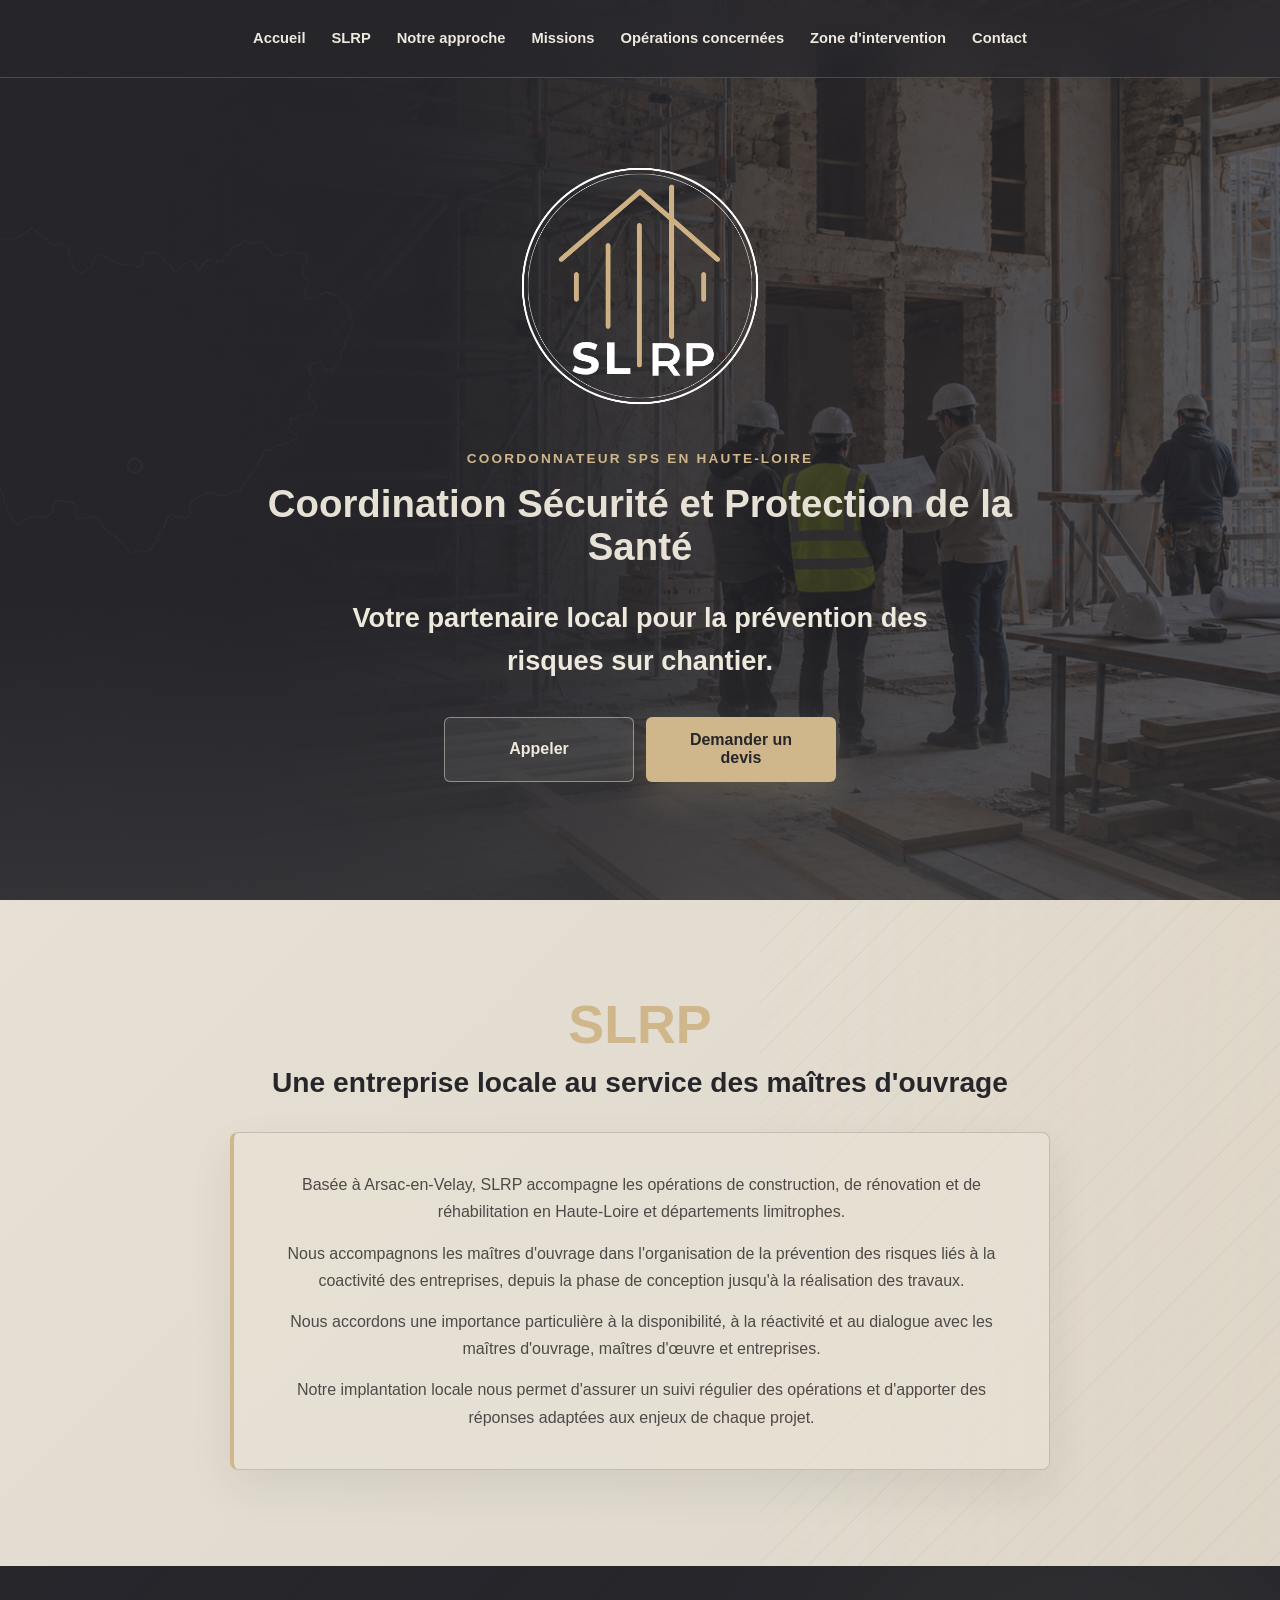
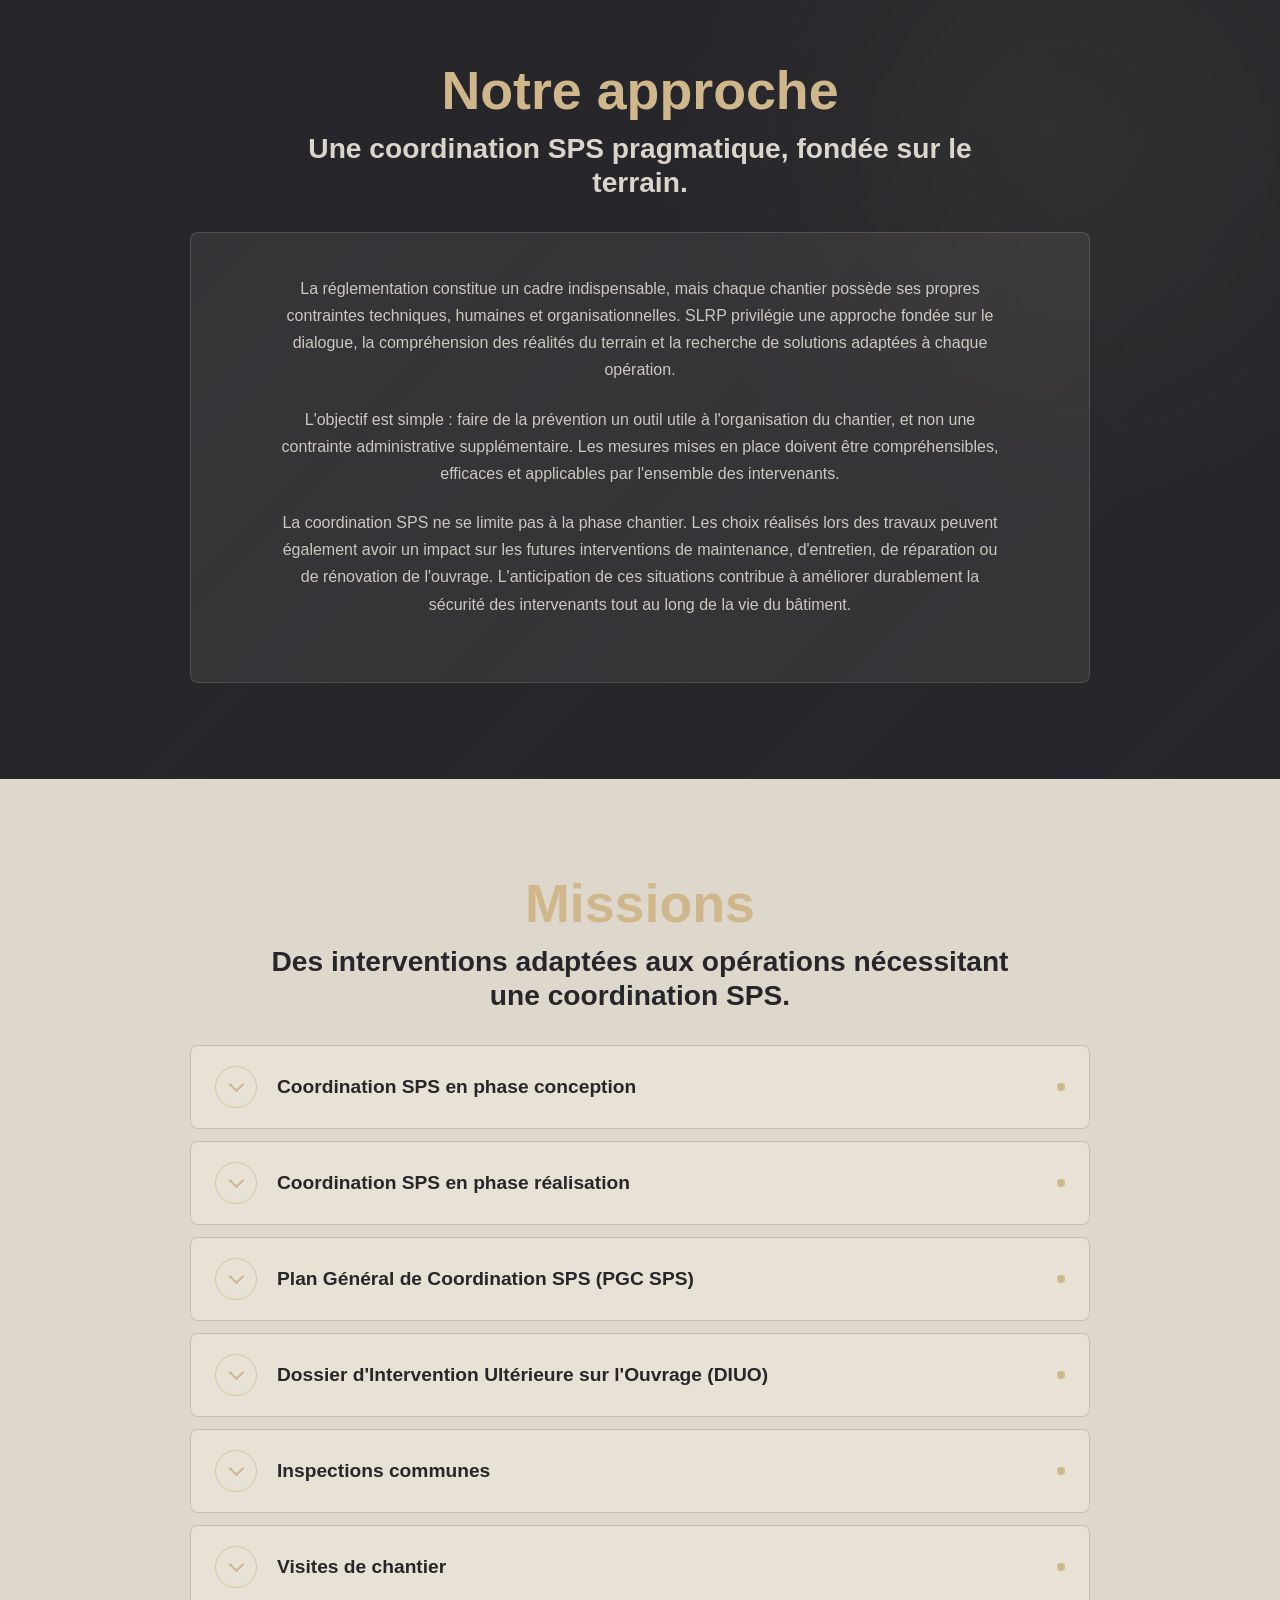
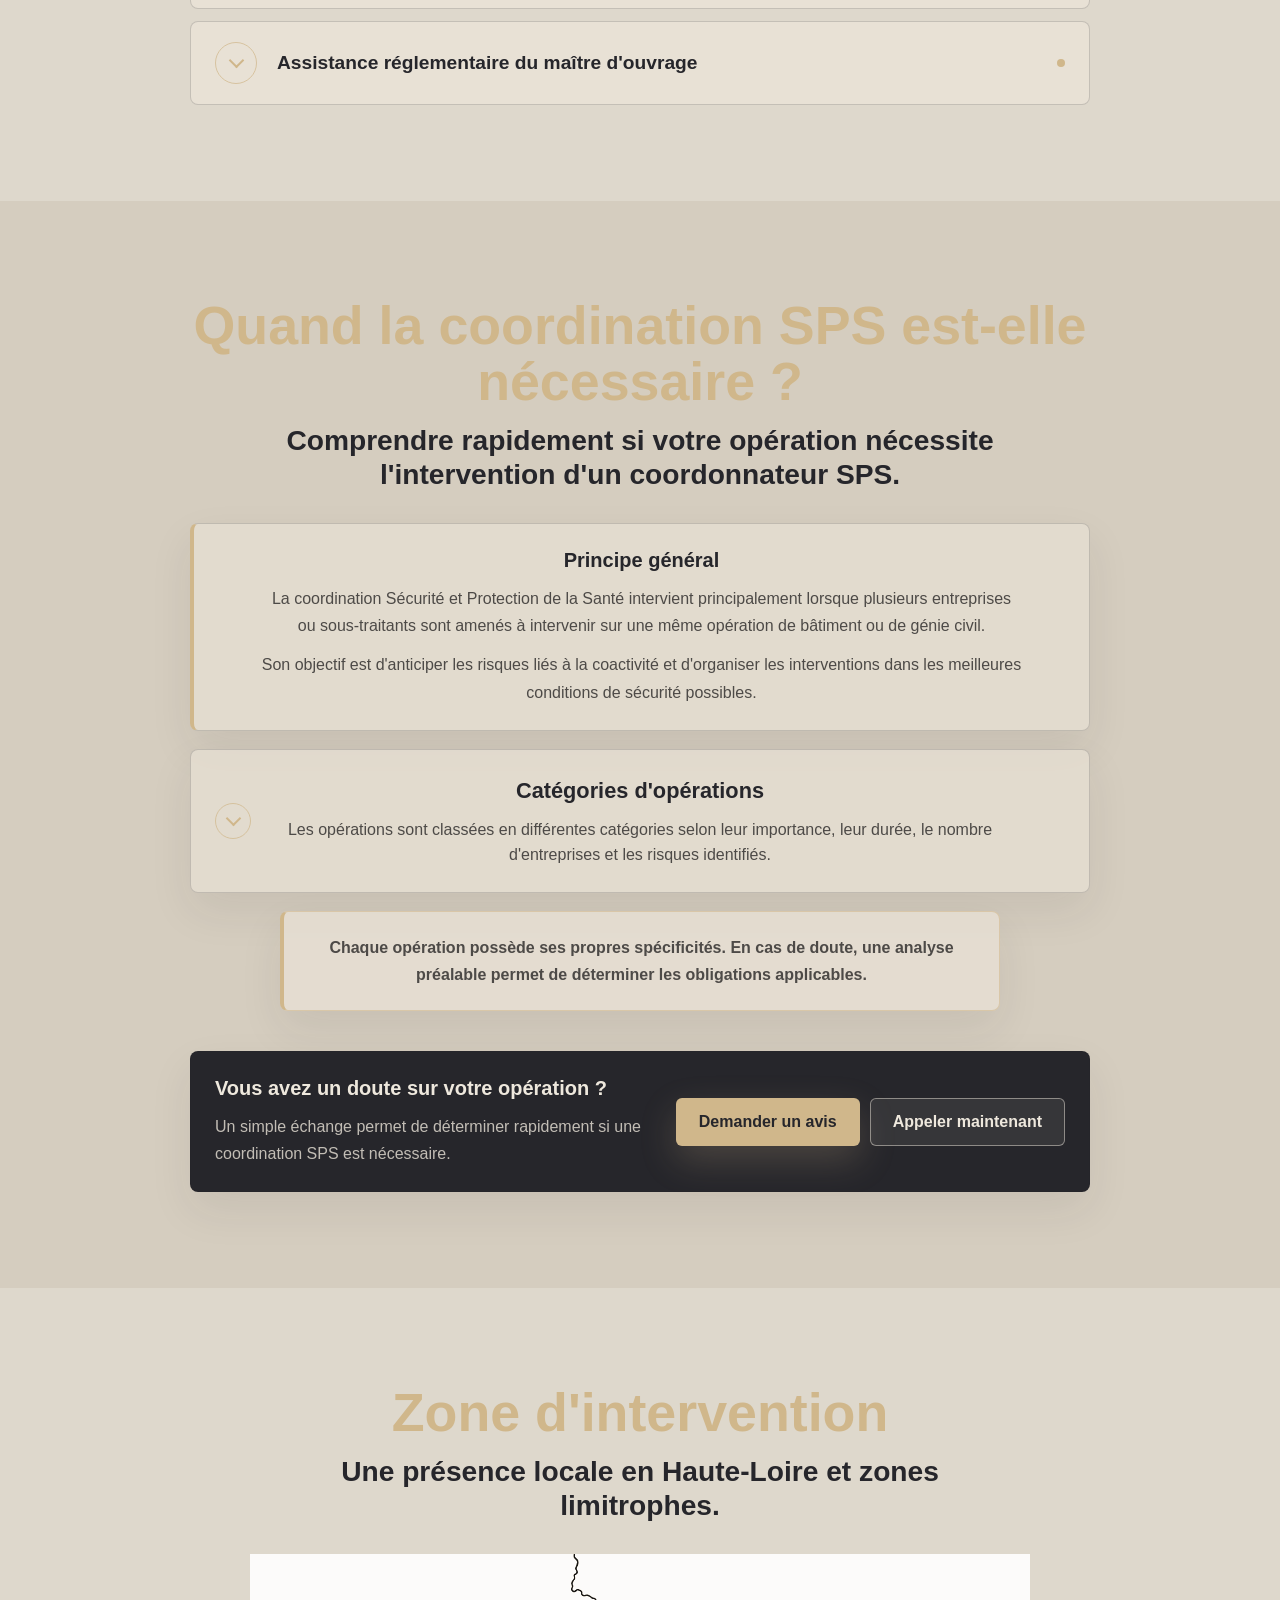
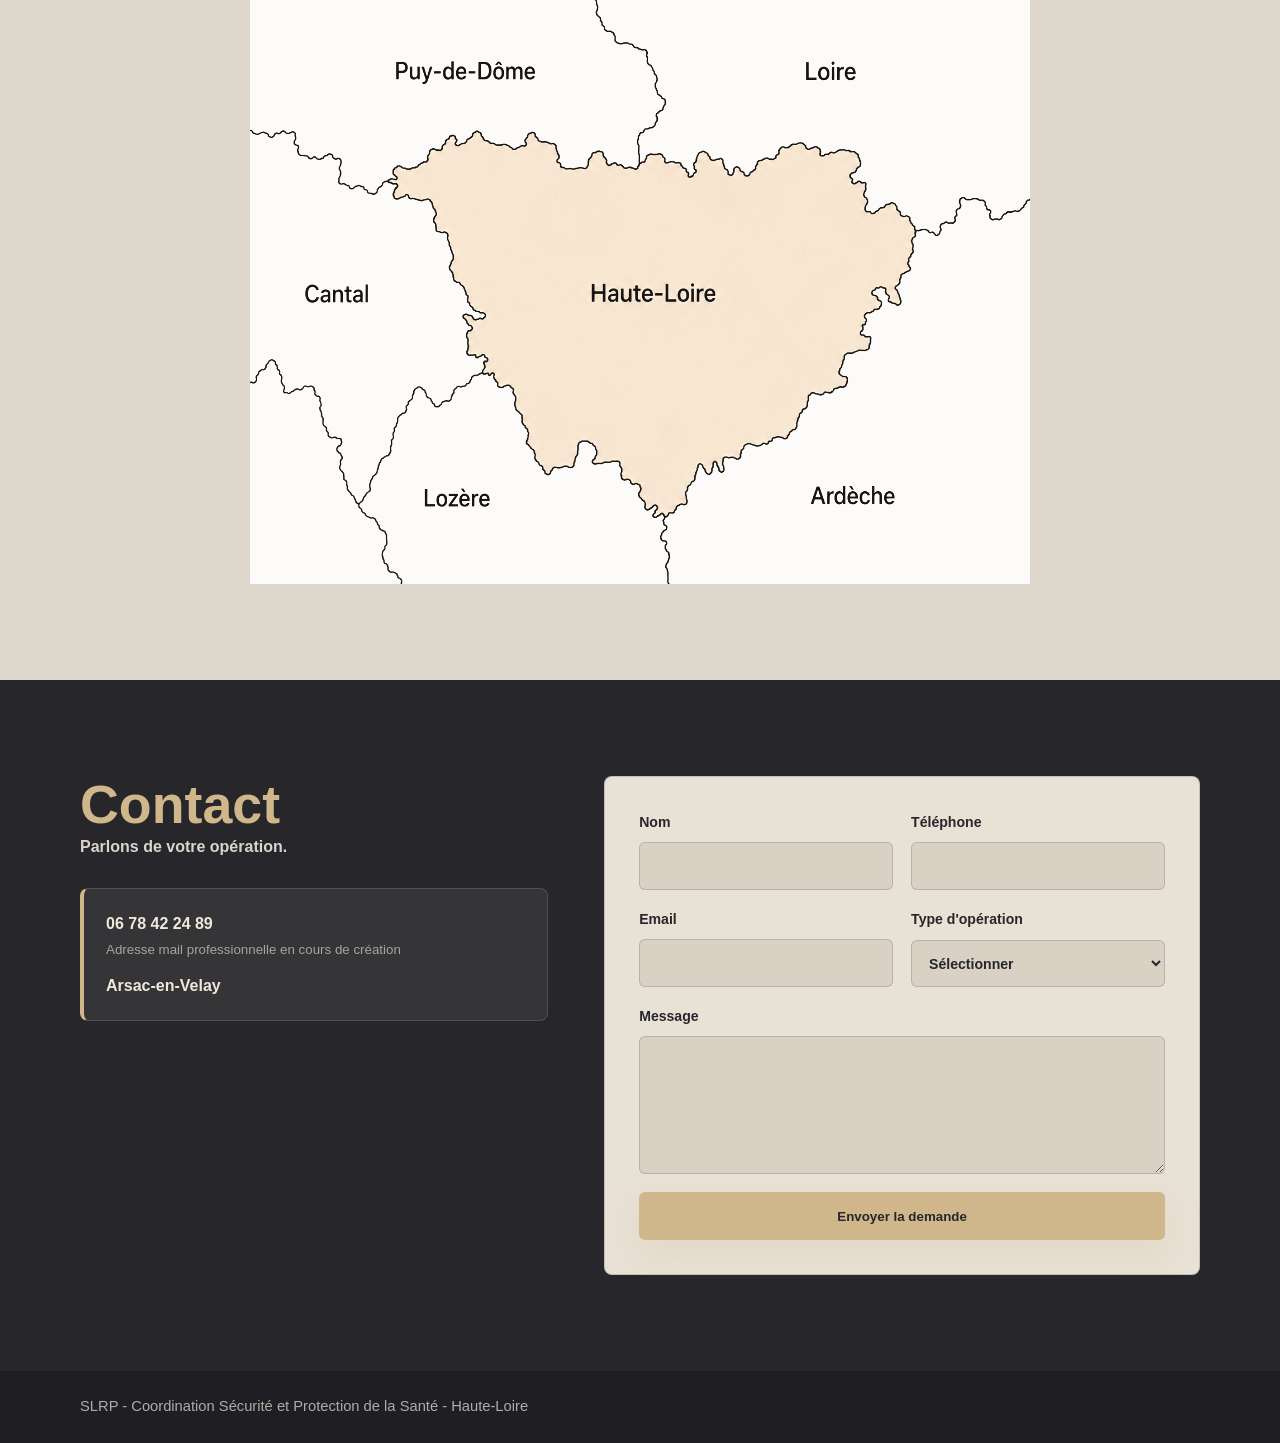
==== commit cef643f0: "Update sections accordions and intervention map" ====
--- a/index.html
+++ b/index.html
@@ -29,7 +29,8 @@
         <a href="#slrp">SLRP</a>
         <a href="#approche">Notre approche</a>
         <a href="#missions">Missions</a>
-        <a href="#obligations">Obligations SPS</a>
+        <a href="#obligations">Opérations concernées</a>
+        <a href="#zone">Zone d'intervention</a>
         <a href="#contact">Contact</a>
       </nav>
     </header>
@@ -116,40 +117,106 @@
             <p class="section-lead">Des interventions adaptées aux opérations nécessitant une coordination SPS.</p>
           </div>
           <div class="cards mission-grid section-content">
-            <article class="card reveal">
-              <span>01</span>
-              <h3 class="section-subtitle">Coordination SPS en phase conception</h3>
-              <p>Analyse des choix, anticipation des risques et préparation des documents de prévention.</p>
-            </article>
-            <article class="card reveal">
-              <span>02</span>
-              <h3 class="section-subtitle">Coordination SPS en phase réalisation</h3>
-              <p>Suivi de chantier, échanges avec les entreprises et adaptation aux réalités du terrain.</p>
-            </article>
-            <article class="card reveal">
-              <span>03</span>
-              <h3 class="section-subtitle">Plan Général de Coordination SPS</h3>
-              <p>Rédaction et mise à jour du PGC SPS pour cadrer les mesures de prévention communes.</p>
-            </article>
-            <article class="card reveal">
-              <span>04</span>
-              <h3 class="section-subtitle">Dossier d'Intervention Ultérieure sur l'Ouvrage</h3>
-              <p>Constitution du DIUO pour préparer les interventions futures sur l'ouvrage.</p>
-            </article>
-            <article class="card reveal">
-              <span>05</span>
-              <h3 class="section-subtitle">Inspections communes</h3>
-              <p>Organisation des échanges préalables avec les entreprises avant leur intervention.</p>
-            </article>
-            <article class="card reveal">
-              <span>06</span>
-              <h3 class="section-subtitle">Visites de chantier</h3>
-              <p>Présence sur site pour vérifier les situations, alerter et suivre les actions nécessaires.</p>
-            </article>
-            <article class="card reveal">
-              <span>07</span>
-              <h3 class="section-subtitle">Assistance réglementaire du maître d'ouvrage</h3>
-              <p>Conseil professionnel et prudent sur les obligations SPS liées à l'opération.</p>
+            <article class="card mission-accordion reveal">
+              <button class="mission-toggle" type="button" aria-expanded="false" aria-controls="mission-01">
+                <span class="mission-icon" aria-hidden="true"></span>
+                <strong>Coordination SPS en phase conception</strong>
+                <span class="accordion-icon" aria-hidden="true"></span>
+              </button>
+              <div class="mission-panel" id="mission-01">
+                <p>
+                  Dès les premières étapes du projet, l'analyse de l'opération permet d'identifier les risques liés à la
+                  future coactivité des entreprises. Cette phase consiste à anticiper l'organisation du chantier, à
+                  définir les mesures de prévention adaptées et à préparer les documents nécessaires afin d'intégrer la
+                  sécurité dès la conception de l'opération.
+                </p>
+              </div>
+            </article>
+            <article class="card mission-accordion reveal">
+              <button class="mission-toggle" type="button" aria-expanded="false" aria-controls="mission-02">
+                <span class="mission-icon" aria-hidden="true"></span>
+                <strong>Coordination SPS en phase réalisation</strong>
+                <span class="accordion-icon" aria-hidden="true"></span>
+              </button>
+              <div class="mission-panel" id="mission-02">
+                <p>
+                  Pendant les travaux, la coordination SPS veille à la bonne application des mesures de prévention
+                  définies en amont. Cette mission comprend le suivi du chantier, les échanges avec les entreprises et
+                  l'adaptation des dispositions prévues en fonction de l'évolution des travaux et des contraintes
+                  rencontrées sur le terrain.
+                </p>
+              </div>
+            </article>
+            <article class="card mission-accordion reveal">
+              <button class="mission-toggle" type="button" aria-expanded="false" aria-controls="mission-03">
+                <span class="mission-icon" aria-hidden="true"></span>
+                <strong>Plan Général de Coordination SPS (PGC SPS)</strong>
+                <span class="accordion-icon" aria-hidden="true"></span>
+              </button>
+              <div class="mission-panel" id="mission-03">
+                <p>
+                  Le PGC SPS constitue le document de référence de l'opération en matière de prévention. Il définit les
+                  règles communes de sécurité, l'organisation générale du chantier, les modalités de circulation, les
+                  installations communes et les mesures destinées à limiter les risques liés à la coactivité des
+                  intervenants.
+                </p>
+              </div>
+            </article>
+            <article class="card mission-accordion reveal">
+              <button class="mission-toggle" type="button" aria-expanded="false" aria-controls="mission-04">
+                <span class="mission-icon" aria-hidden="true"></span>
+                <strong>Dossier d'Intervention Ultérieure sur l'Ouvrage (DIUO)</strong>
+                <span class="accordion-icon" aria-hidden="true"></span>
+              </button>
+              <div class="mission-panel" id="mission-04">
+                <p>
+                  La sécurité ne s'arrête pas à la réception des travaux. Le DIUO rassemble les informations utiles aux
+                  futures interventions sur l'ouvrage afin de faciliter les opérations de maintenance, d'entretien, de
+                  réparation ou de rénovation dans des conditions de sécurité adaptées.
+                </p>
+              </div>
+            </article>
+            <article class="card mission-accordion reveal">
+              <button class="mission-toggle" type="button" aria-expanded="false" aria-controls="mission-05">
+                <span class="mission-icon" aria-hidden="true"></span>
+                <strong>Inspections communes</strong>
+                <span class="accordion-icon" aria-hidden="true"></span>
+              </button>
+              <div class="mission-panel" id="mission-05">
+                <p>
+                  Avant toute intervention, des visites sont organisées avec les entreprises concernées afin de prendre
+                  connaissance des lieux, d'identifier les risques spécifiques de l'opération et de définir les mesures
+                  de prévention nécessaires à leur intervention.
+                </p>
+              </div>
+            </article>
+            <article class="card mission-accordion reveal">
+              <button class="mission-toggle" type="button" aria-expanded="false" aria-controls="mission-06">
+                <span class="mission-icon" aria-hidden="true"></span>
+                <strong>Visites de chantier</strong>
+                <span class="accordion-icon" aria-hidden="true"></span>
+              </button>
+              <div class="mission-panel" id="mission-06">
+                <p>
+                  Des visites régulières permettent de suivre l'évolution du chantier, de vérifier l'application des
+                  mesures de prévention et d'échanger avec les différents intervenants. Elles contribuent à maintenir un
+                  niveau de sécurité adapté aux réalités du terrain tout au long de l'opération.
+                </p>
+              </div>
+            </article>
+            <article class="card mission-accordion reveal">
+              <button class="mission-toggle" type="button" aria-expanded="false" aria-controls="mission-07">
+                <span class="mission-icon" aria-hidden="true"></span>
+                <strong>Assistance réglementaire du maître d'ouvrage</strong>
+                <span class="accordion-icon" aria-hidden="true"></span>
+              </button>
+              <div class="mission-panel" id="mission-07">
+                <p>
+                  Le maître d'ouvrage est soumis à plusieurs obligations en matière de coordination SPS. Cette mission
+                  consiste à l'accompagner dans la compréhension de ses responsabilités, dans la mise en œuvre des
+                  démarches réglementaires et dans l'organisation générale de la prévention sur son opération.
+                </p>
+              </div>
             </article>
           </div>
         </div>
@@ -158,24 +225,90 @@
       <section class="section obligations section-centered" id="obligations">
         <div class="container section-layout">
           <div class="section-heading section-header reveal">
-            <h2 class="section-title main-section-title">Obligations SPS</h2>
-            <p class="section-lead">Quand la mission SPS est-elle obligatoire ?</p>
-          </div>
-          <div class="obligation-content section-content text-panel reveal">
-            <p>
-              La mission SPS concerne les opérations de bâtiment ou de génie civil faisant intervenir plusieurs
-              entreprises, y compris sous-traitants, lorsqu'il existe des risques liés à la coactivité.
-            </p>
-            <div class="category-strip" aria-label="Catégories SPS">
-              <span>Opérations courantes</span>
-              <span>Chantiers plus importants</span>
-              <span>Risques particuliers</span>
-            </div>
-            <p>
-              Les catégories SPS permettent d'adapter le niveau d'organisation et de suivi à la nature de l'opération,
-              sans complexifier inutilement la lecture du projet.
-            </p>
-            <a class="btn btn-primary" href="#contact">Être conseillé sur mon opération</a>
+            <h2 class="section-title main-section-title">Quand la coordination SPS est-elle nécessaire ?</h2>
+            <p class="section-lead">
+              Comprendre rapidement si votre opération nécessite l'intervention d'un coordonnateur SPS.
+            </p>
+          </div>
+          <div class="obligation-content section-content reveal">
+            <div class="obligation-block obligation-intro">
+              <h3 class="section-subtitle">Principe général</h3>
+              <p>
+                La coordination Sécurité et Protection de la Santé intervient principalement lorsque plusieurs
+                entreprises ou sous-traitants sont amenés à intervenir sur une même opération de bâtiment ou de génie
+                civil.
+              </p>
+              <p>
+                Son objectif est d'anticiper les risques liés à la coactivité et d'organiser les interventions dans les
+                meilleures conditions de sécurité possibles.
+              </p>
+            </div>
+
+            <article class="obligation-block obligation-accordion">
+              <button class="obligation-toggle" type="button" aria-expanded="false" aria-controls="categories-sps">
+                <span class="obligation-arrow" aria-hidden="true"></span>
+                <span>
+                  <strong>Catégories d'opérations</strong>
+                  <small>
+                    Les opérations sont classées en différentes catégories selon leur importance, leur durée, le nombre
+                    d'entreprises et les risques identifiés.
+                  </small>
+                </span>
+              </button>
+              <div class="obligation-panel" id="categories-sps">
+                <div class="category-list">
+                  <article>
+                    <h4>Catégorie 1</h4>
+                    <p>
+                      « Opérations soumises à l'obligation de constituer un collège interentreprises de sécurité, de
+                      santé et des conditions de travail. »
+                    </p>
+                    <p>
+                      En pratique : opérations les plus importantes, représentant plus de 10 000 hommes-jours et
+                      impliquant au moins 10 entreprises en bâtiment ou 5 entreprises en génie civil.
+                    </p>
+                  </article>
+                  <article>
+                    <h4>Catégorie 2</h4>
+                    <p>
+                      « Opérations soumises à l'obligation de déclaration préalable prévue à l'article L.4532-1 ne
+                      relevant pas de la première catégorie. »
+                    </p>
+                    <p>
+                      En pratique : opérations représentant plus de 500 hommes-jours ou dont la durée prévisible dépasse
+                      30 jours ouvrés avec un effectif supérieur à 20 travailleurs à un moment quelconque des travaux.
+                    </p>
+                  </article>
+                  <article>
+                    <h4>Catégorie 3</h4>
+                    <p>
+                      « Opérations soumises à l'obligation d'établir un plan général de coordination simplifié et autres
+                      opérations ne relevant pas des première et deuxième catégories. »
+                    </p>
+                    <p>
+                      En pratique : opérations faisant intervenir plusieurs entreprises mais ne dépassant pas les seuils
+                      des catégories 1 et 2.
+                    </p>
+                  </article>
+                </div>
+              </div>
+            </article>
+
+            <p class="obligation-note">
+              Chaque opération possède ses propres spécificités. En cas de doute, une analyse préalable permet de
+              déterminer les obligations applicables.
+            </p>
+
+            <div class="obligation-cta">
+              <div>
+                <h3 class="section-subtitle">Vous avez un doute sur votre opération ?</h3>
+                <p>Un simple échange permet de déterminer rapidement si une coordination SPS est nécessaire.</p>
+              </div>
+              <div class="obligation-actions">
+                <a class="btn btn-primary" href="#contact">Demander un avis</a>
+                <a class="btn btn-secondary" href="tel:0678422489">Appeler maintenant</a>
+              </div>
+            </div>
           </div>
         </div>
       </section>
@@ -187,15 +320,11 @@
             <p class="section-lead">Une présence locale en Haute-Loire et zones limitrophes.</p>
           </div>
           <div class="area-map section-content reveal" aria-label="Carte graphique de la Haute-Loire">
-            <img class="haute-loire-map" src="assets/carte-haute-loire-source.png" alt="Carte de la Haute-Loire" />
-            <div class="map-label map-label-brioude">Brioude</div>
-            <div class="map-label map-label-puy">Le Puy-en-Velay</div>
-            <div class="map-label map-label-yssingeaux">Yssingeaux</div>
-            <div class="map-label map-label-puy-de-dome">Puy-de-Dôme</div>
-            <div class="map-label map-label-loire">Loire</div>
-            <div class="map-label map-label-cantal">Cantal</div>
-            <div class="map-label map-label-lozere">Lozère</div>
-            <div class="map-label map-label-ardeche">Ardèche</div>
+            <img
+              class="haute-loire-map"
+              src="assets/carte-haute-loire-clean.png"
+              alt="Carte de la Haute-Loire et des départements limitrophes"
+            />
           </div>
         </div>
       </section>
@@ -205,13 +334,8 @@
           <div class="contact-info section-header reveal">
             <h2 class="section-title main-section-title">Contact</h2>
             <p class="section-lead">Parlons de votre opération.</p>
-            <p>
-              Coordonnées visibles, sans obligation d'utiliser le formulaire. Une réponse simple permet de vérifier
-              rapidement si une mission SPS est à prévoir.
-            </p>
             <div class="contact-lines">
               <a href="tel:0678422489">06 78 42 24 89</a>
-              <span>contact@slrp-csps.fr à prévoir</span>
               <small>Adresse mail professionnelle en cours de création</small>
               <span>Arsac-en-Velay</span>
             </div>
--- a/style.css
+++ b/style.css
@@ -267,6 +267,10 @@
   margin-top: 26px;
 }
 
+.hero-actions .btn {
+  width: 190px;
+}
+
 .btn {
   display: inline-flex;
   align-items: center;
@@ -448,10 +452,11 @@
 
 .slrp-content p {
   max-width: 720px;
-  margin: 0;
+  margin: 0 auto;
   color: var(--ink-soft);
   font-size: 1rem;
   line-height: 1.7;
+  text-align: center;
 }
 
 .slrp-content p + p {
@@ -529,6 +534,9 @@
 
 .approach-box p {
   color: rgba(238, 232, 221, 0.82);
+  margin-right: auto;
+  margin-left: auto;
+  text-align: center;
 }
 
 .cards {
@@ -542,12 +550,9 @@
 }
 
 .card {
-  display: grid;
-  grid-template-columns: auto minmax(0, 1fr);
-  column-gap: 20px;
-  align-items: start;
   min-height: auto;
-  padding: 20px 24px;
+  padding: 0;
+  overflow: hidden;
   border: 1px solid var(--line);
   border-radius: 8px;
   background: var(--surface);
@@ -560,22 +565,115 @@
   box-shadow: var(--shadow);
 }
 
-.card span {
+.mission-toggle {
+  display: grid;
+  grid-template-columns: auto minmax(0, 1fr) auto;
+  gap: 20px;
+  align-items: center;
+  width: 100%;
+  padding: 20px 24px;
+  border: 0;
+  color: var(--anthracite);
+  background: transparent;
+  font: inherit;
+  text-align: left;
+  cursor: pointer;
+}
+
+.mission-icon {
+  position: relative;
   display: inline-flex;
   align-items: center;
   justify-content: center;
   width: 42px;
   height: 42px;
-  grid-row: span 2;
-  margin-bottom: 0;
   border: 1px solid rgba(208, 183, 139, 0.72);
   border-radius: 50%;
   color: var(--gold);
   font-weight: 800;
 }
 
-.card .section-subtitle {
-  margin-bottom: 8px;
+.mission-icon::before {
+  width: 9px;
+  height: 9px;
+  content: "";
+  border-right: 2px solid var(--gold);
+  border-bottom: 2px solid var(--gold);
+  transform: translateY(-2px) rotate(45deg);
+  transition: transform 180ms ease;
+}
+
+.mission-accordion.is-open .mission-icon::before {
+  transform: translateY(2px) rotate(225deg);
+}
+
+.mission-toggle strong {
+  font-size: clamp(1.18rem, 1.5vw, 1.45rem);
+  line-height: 1.22;
+}
+
+.accordion-icon {
+  position: relative;
+  display: inline-flex;
+  width: 24px;
+  height: 24px;
+  border: 1px solid rgba(38, 38, 43, 0.22);
+  border-radius: 50%;
+  flex: 0 0 auto;
+}
+
+.accordion-icon::before,
+.accordion-icon::after {
+  position: absolute;
+  top: 50%;
+  left: 50%;
+  width: 10px;
+  height: 2px;
+  content: "";
+  background: var(--anthracite);
+  transform: translate(-50%, -50%);
+  transition: transform 180ms ease, opacity 180ms ease;
+}
+
+.accordion-icon::after {
+  transform: translate(-50%, -50%) rotate(90deg);
+}
+
+.mission-toggle .accordion-icon {
+  width: 8px;
+  height: 8px;
+  border: 0;
+  border-radius: 50%;
+  background: var(--gold);
+}
+
+.mission-toggle .accordion-icon::before,
+.mission-toggle .accordion-icon::after {
+  display: none;
+}
+
+.mission-accordion.is-open .accordion-icon::after,
+.obligation-accordion.is-open .accordion-icon::after {
+  opacity: 0;
+  transform: translate(-50%, -50%) rotate(0deg);
+}
+
+.mission-panel,
+.obligation-panel {
+  max-height: 0;
+  overflow: hidden;
+  transition: max-height 260ms ease;
+}
+
+.mission-panel p {
+  width: auto;
+  max-width: none;
+  margin: 0;
+  padding: 0 68px 16px 86px;
+  color: var(--ink-soft);
+  font-size: 1rem;
+  line-height: 1.75;
+  text-align: left;
 }
 
 .obligations {
@@ -583,30 +681,185 @@
 }
 
 .obligation-content {
-  padding: clamp(24px, 4vw, 38px);
+  display: grid;
+  gap: 18px;
+  padding: 0;
+  border: 0;
+  background: transparent;
+}
+
+.obligation-block,
+.obligation-cta {
   border: 1px solid var(--line);
+  border-radius: 8px;
+  background: rgba(232, 225, 213, 0.72);
+  box-shadow: 0 18px 44px rgba(38, 38, 43, 0.08);
+}
+
+.obligation-block {
+  padding: 24px;
+  text-align: left;
+}
+
+.obligation-intro {
+  border-left: 4px solid var(--gold);
+  text-align: center;
+}
+
+.obligation-block p,
+.obligation-note,
+.obligation-cta p {
+  max-width: 760px;
+  margin: 0;
+  color: var(--ink-soft);
+  font-size: 1rem;
+  line-height: 1.7;
+}
+
+.obligation-block p + p {
+  margin-top: 12px;
+}
+
+.obligation-intro p {
+  margin-right: auto;
+  margin-left: auto;
+  text-align: center;
+}
+
+.obligation-note {
+  max-width: none;
+  width: min(100%, 760px);
+  justify-self: center;
+  margin: 8px auto 0;
+  padding: 22px 28px;
+  border: 1px solid rgba(208, 183, 139, 0.58);
   border-left: 4px solid var(--gold);
   border-radius: 8px;
-  background: rgba(232, 225, 213, 0.68);
-}
-
-.category-strip {
+  background: rgba(232, 225, 213, 0.78);
+  box-shadow: 0 18px 44px rgba(38, 38, 43, 0.08);
+  text-align: center;
+  font-weight: 700;
+}
+
+.obligation-accordion {
+  padding: 0;
+  overflow: hidden;
+}
+
+.obligation-toggle {
+  display: grid;
+  grid-template-columns: auto minmax(0, 1fr) auto;
+  gap: 18px;
+  align-items: center;
+  width: 100%;
+  padding: 24px;
+  border: 0;
+  color: var(--anthracite);
+  background: transparent;
+  font: inherit;
+  text-align: center;
+  cursor: pointer;
+}
+
+.obligation-toggle::after {
+  width: 36px;
+  height: 1px;
+  content: "";
+}
+
+.obligation-arrow {
+  position: relative;
+  display: inline-flex;
+  align-items: center;
+  justify-content: center;
+  width: 36px;
+  height: 36px;
+  border: 1px solid rgba(208, 183, 139, 0.72);
+  border-radius: 50%;
+}
+
+.obligation-arrow::before {
+  width: 9px;
+  height: 9px;
+  content: "";
+  border-right: 2px solid var(--gold);
+  border-bottom: 2px solid var(--gold);
+  transform: translateY(-2px) rotate(45deg);
+  transition: transform 180ms ease;
+}
+
+.obligation-accordion.is-open .obligation-arrow::before {
+  transform: translateY(2px) rotate(225deg);
+}
+
+.obligation-toggle strong {
+  display: block;
+  margin-bottom: 8px;
+  font-size: clamp(1.25rem, 1.7vw, 1.55rem);
+}
+
+.obligation-toggle small {
+  display: block;
+  max-width: 720px;
+  margin-right: auto;
+  margin-left: auto;
+  color: var(--ink-soft);
+  font-size: 1rem;
+  line-height: 1.6;
+}
+
+.category-list {
+  display: grid;
+  gap: 12px;
+  padding: 0 24px 24px;
+}
+
+.category-list article {
+  padding: 18px;
+  border: 1px solid rgba(38, 38, 43, 0.12);
+  border-radius: 8px;
+  background: rgba(222, 216, 204, 0.52);
+}
+
+.category-list p + p {
+  margin-top: 10px;
+}
+
+.category-list h4 {
+  margin: 0 0 8px;
+  color: var(--anthracite);
+  font-size: 1.08rem;
+}
+
+.obligation-cta {
+  display: grid;
+  grid-template-columns: minmax(0, 1fr) auto;
+  gap: 22px;
+  align-items: center;
+  padding: 24px;
+  color: var(--white);
+  background: var(--anthracite);
+  text-align: left;
+}
+
+.obligation-cta p {
+  color: rgba(238, 232, 221, 0.78);
+}
+
+.obligation-cta .section-subtitle {
+  color: var(--white);
+}
+
+.obligation-actions {
   display: flex;
+  gap: 10px;
   flex-wrap: wrap;
-  gap: 10px;
-  margin: 26px 0;
-}
-
-.category-strip span,
-.area-grid span {
-  border: 1px solid rgba(38, 38, 43, 0.13);
-  border-radius: 999px;
-  background: rgba(232, 225, 213, 0.78);
-}
-
-.category-strip span {
-  padding: 10px 14px;
-  font-weight: 700;
+  justify-content: flex-end;
+}
+
+.obligation-actions .btn {
+  min-width: 170px;
+  margin-top: 0;
 }
 
 .area-grid {
@@ -620,106 +873,25 @@
   position: relative;
   display: grid;
   place-items: center;
-  max-width: 760px;
-  padding: clamp(18px, 3vw, 28px);
+  max-width: 820px;
+  padding: 0;
   overflow: hidden;
-  border: 1px solid var(--line);
-  border-radius: 8px;
-  background:
-    linear-gradient(135deg, rgba(232, 225, 213, 0.92), rgba(213, 205, 191, 0.74)),
-    repeating-linear-gradient(135deg, rgba(38, 38, 43, 0.05) 0 1px, transparent 1px 18px);
-  box-shadow: 0 18px 44px rgba(38, 38, 43, 0.08);
-}
-
-.area-map::before {
-  position: absolute;
-  inset: 18px;
+  border: 0;
+  border-radius: 0;
+  background: transparent;
+  box-shadow: none;
+}
+
+.haute-loire-map {
+  position: relative;
   z-index: 1;
-  content: "";
-  border: 1px solid rgba(208, 183, 139, 0.5);
-  border-radius: 6px;
-  pointer-events: none;
-}
-
-.area-map::after {
-  position: absolute;
-  inset: 0;
-  z-index: 2;
-  content: "";
-  background:
-    radial-gradient(circle at 52% 52%, rgba(208, 183, 139, 0.18), transparent 32%),
-    linear-gradient(180deg, rgba(232, 225, 213, 0.12), rgba(38, 38, 43, 0.06));
-  pointer-events: none;
-}
-
-.haute-loire-map {
-  width: min(100%, 700px);
+  width: min(100%, 780px);
   height: auto;
-  border-radius: 6px;
-  filter: grayscale(0.82) sepia(0.18) saturate(0.86) contrast(0.94);
-  opacity: 0.36;
+  border-radius: 0;
+  background: transparent;
+  filter: grayscale(0.2) sepia(0.16) saturate(0.9) contrast(1.22);
   mix-blend-mode: multiply;
-}
-
-.map-label {
-  position: absolute;
-  z-index: 3;
-  padding: 5px 9px;
-  border: 1px solid rgba(208, 183, 139, 0.58);
-  border-radius: 999px;
-  color: var(--anthracite);
-  background: rgba(232, 225, 213, 0.82);
-  box-shadow: 0 10px 26px rgba(38, 38, 43, 0.12);
-  font-size: clamp(0.76rem, 1.45vw, 1.05rem);
-  font-weight: 900;
-  line-height: 1;
-  white-space: nowrap;
-}
-
-.map-label-puy {
-  left: 43%;
-  top: 53%;
-  color: var(--white);
-  background: rgba(38, 38, 43, 0.9);
-}
-
-.map-label-brioude {
-  left: 14%;
-  top: 33%;
-}
-
-.map-label-yssingeaux {
-  right: 24%;
-  top: 38%;
-}
-
-.map-label-puy-de-dome {
-  left: 25%;
-  top: 8%;
-  color: var(--gold);
-  background: rgba(38, 38, 43, 0.82);
-}
-
-.map-label-loire {
-  right: 13%;
-  top: 8%;
-  color: var(--gold);
-  background: rgba(38, 38, 43, 0.82);
-}
-
-.map-label-cantal {
-  left: 6%;
-  bottom: 31%;
-}
-
-.map-label-lozere {
-  left: 24%;
-  bottom: 9%;
-}
-
-.map-label-ardeche {
-  right: 9%;
-  bottom: 19%;
+  opacity: 0.9;
 }
 
 .area-grid span {
@@ -1038,6 +1210,15 @@
     width: 100%;
   }
 
+  .mission-toggle {
+    gap: 14px;
+    padding: 18px;
+  }
+
+  .mission-panel p {
+    padding: 0 56px 18px 74px;
+  }
+
   .split,
   .section-layout,
   .contact-grid {
@@ -1087,6 +1268,18 @@
 
   .card {
     column-gap: 14px;
+  }
+
+  .obligation-cta {
+    grid-template-columns: 1fr;
+  }
+
+  .obligation-actions {
+    justify-content: stretch;
+  }
+
+  .obligation-actions .btn {
+    width: 100%;
   }
 
   .slrp-section::before {
@@ -1266,9 +1459,22 @@
     min-height: auto;
   }
 
-  .card span {
-    grid-row: auto;
-    margin-bottom: 12px;
+  .mission-toggle {
+    grid-template-columns: auto minmax(0, 1fr) auto;
+    gap: 12px;
+  }
+
+  .mission-icon {
+    width: 36px;
+    height: 36px;
+  }
+
+  .mission-toggle strong {
+    font-size: 1.08rem;
+  }
+
+  .mission-panel p {
+    padding-left: 66px;
   }
 
   .floating-call {
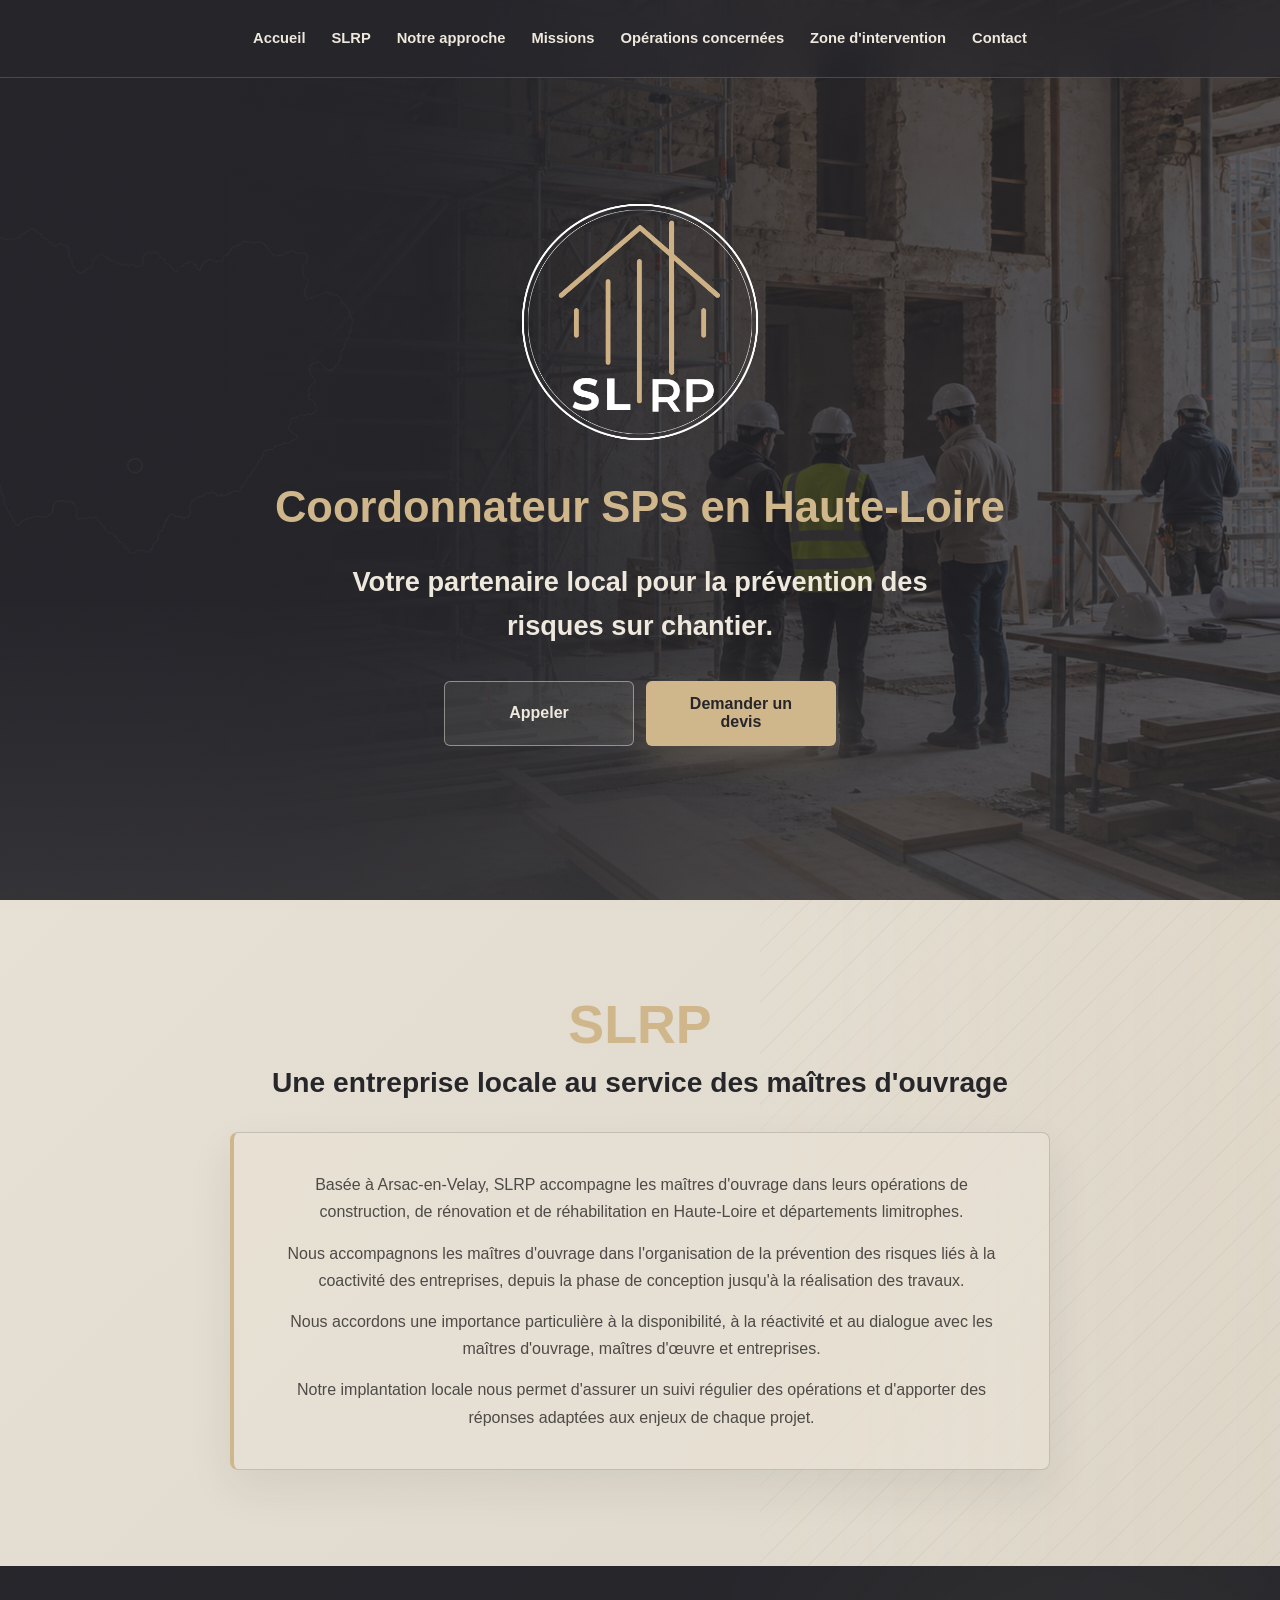
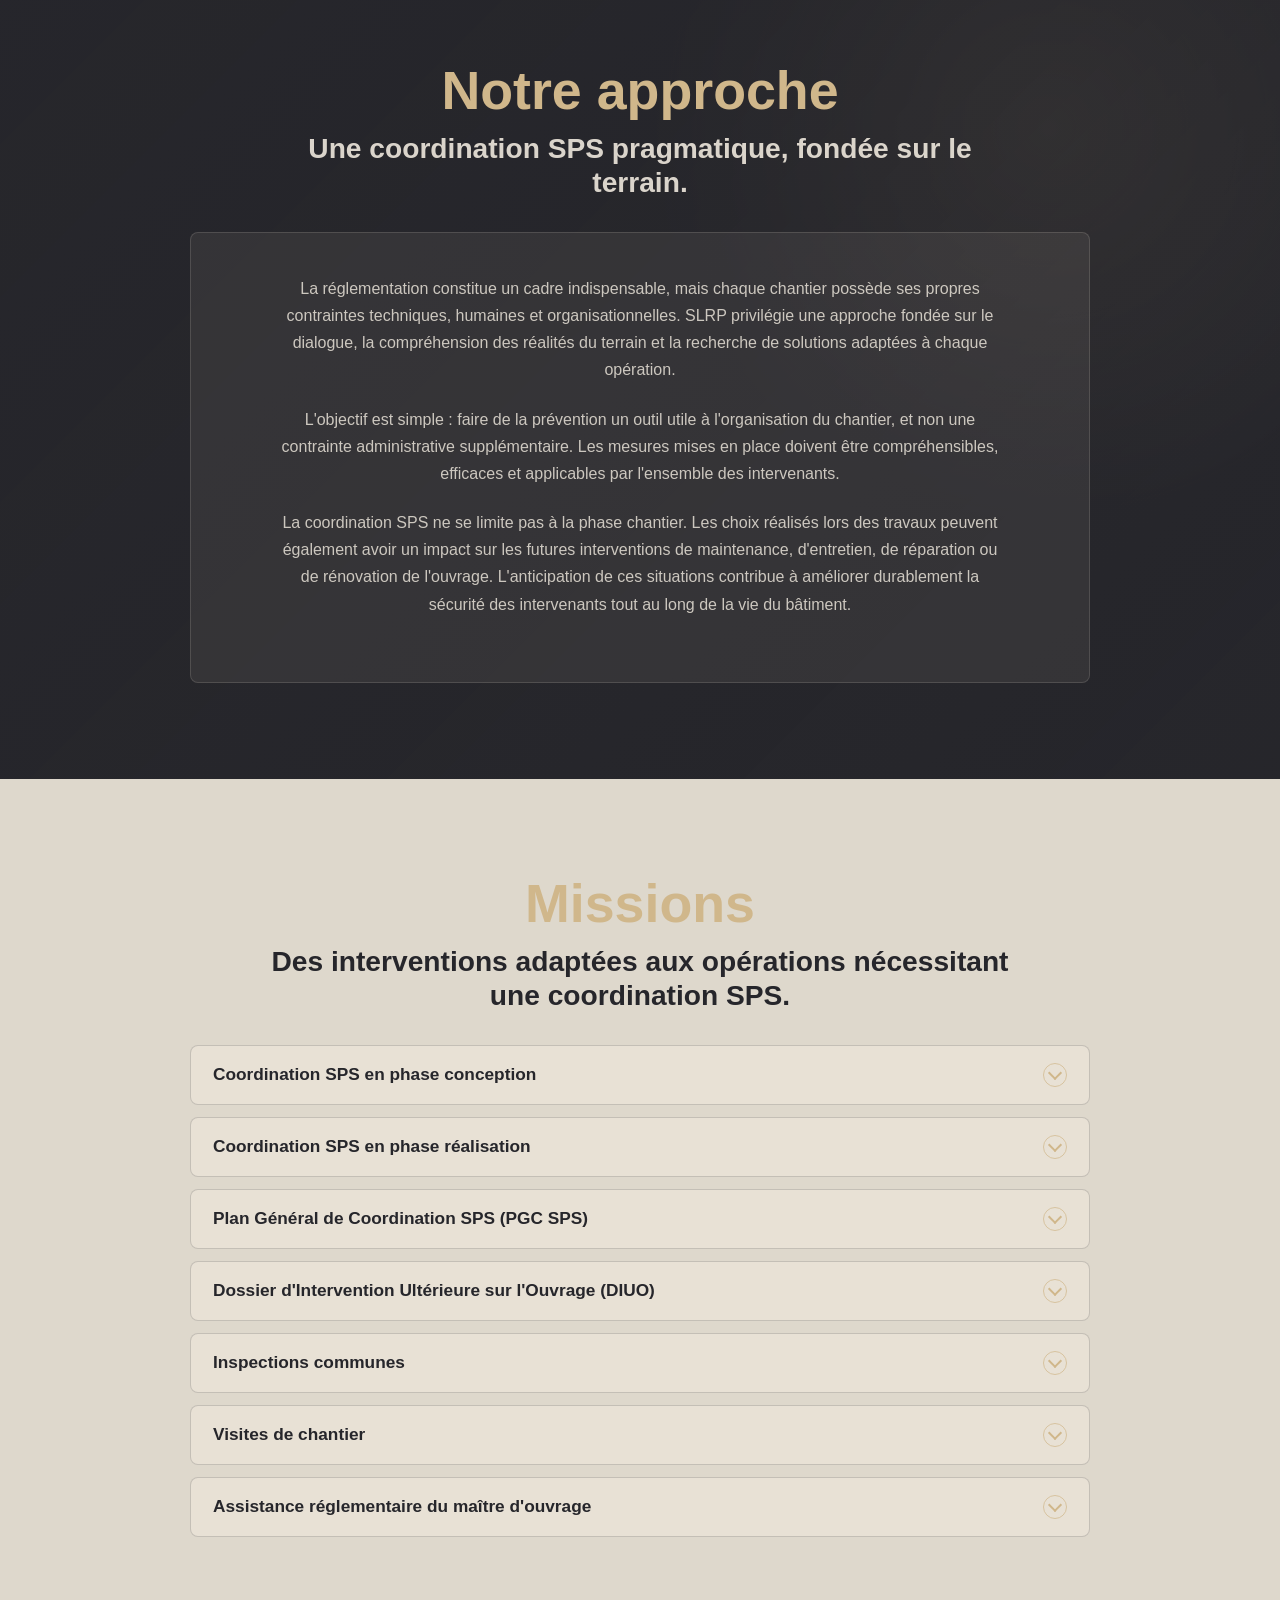
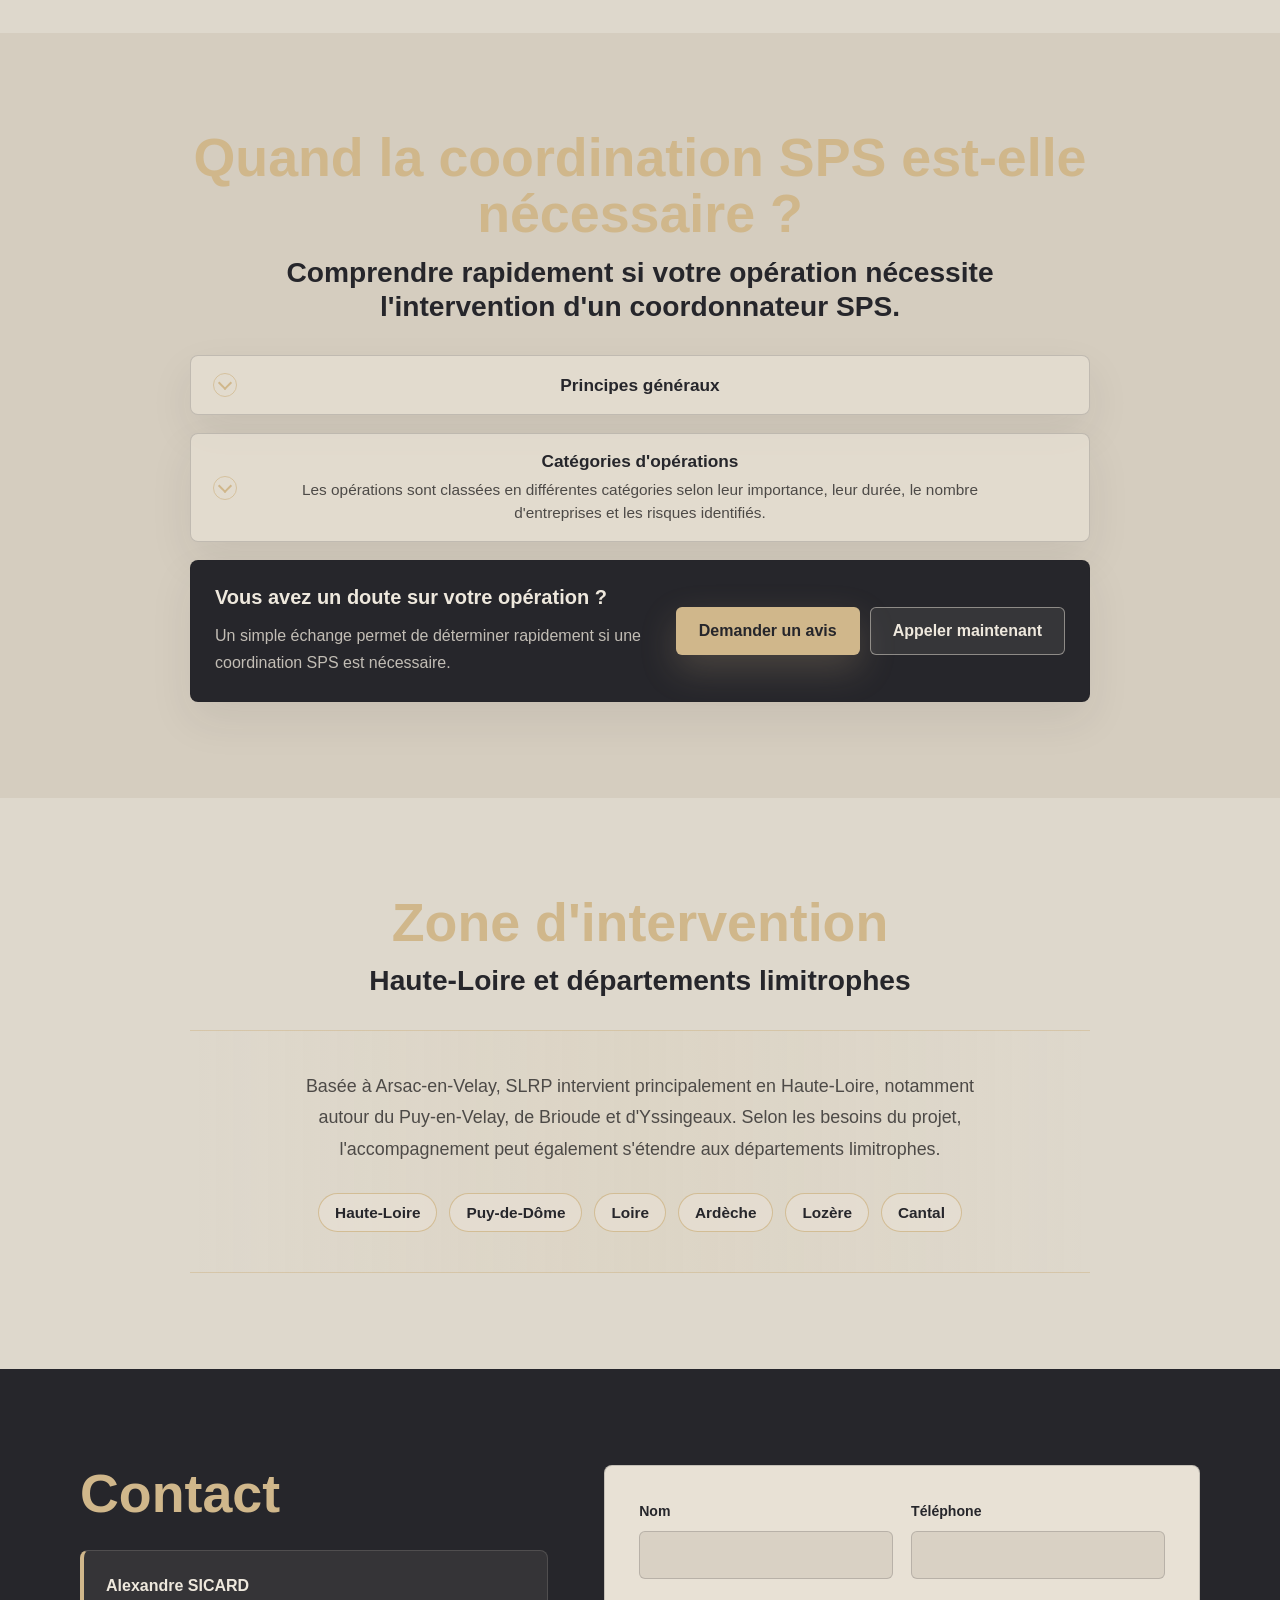
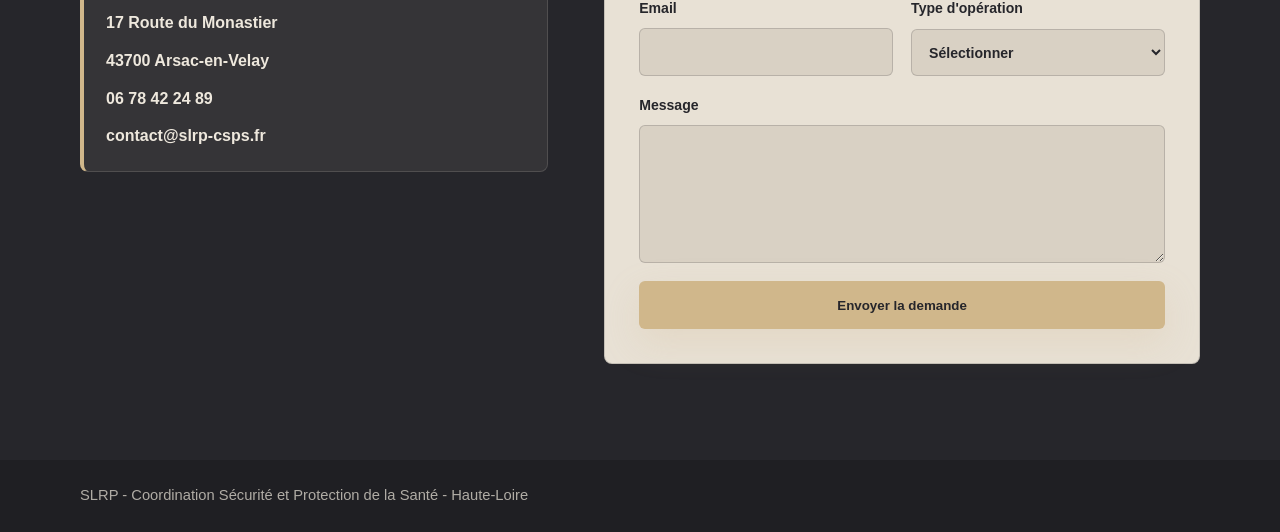
==== commit 82268407: "Refine responsive content and accordions" ====
--- a/index.html
+++ b/index.html
@@ -41,8 +41,7 @@
         <div class="container hero-grid">
           <div class="hero-content reveal">
             <img class="hero-logo" src="assets/logo-slrp-spring.png" alt="Logo SLRP" />
-            <p class="eyebrow">Coordonnateur SPS en Haute-Loire</p>
-            <h1 class="hero-title hero-service-title">Coordination Sécurité et Protection de la Santé</h1>
+            <h1 class="hero-title hero-local-title">Coordonnateur SPS en Haute-Loire</h1>
             <p class="lead">Votre partenaire local pour la prévention des risques sur chantier.</p>
             <div class="hero-actions" aria-label="Actions rapides">
               <a class="btn btn-secondary" href="tel:0678422489">Appeler</a>
@@ -63,8 +62,8 @@
           <div class="slrp-content section-content reveal">
             <div class="slrp-intro text-panel">
               <p>
-                Basée à Arsac-en-Velay, SLRP accompagne les opérations de construction, de rénovation et de
-                réhabilitation en Haute-Loire et départements limitrophes.
+                Basée à Arsac-en-Velay, SLRP accompagne les maîtres d'ouvrage dans leurs opérations de construction, de
+                rénovation et de réhabilitation en Haute-Loire et départements limitrophes.
               </p>
               <p>
                 Nous accompagnons les maîtres d'ouvrage dans l'organisation de la prévention des risques liés à la
@@ -231,18 +230,27 @@
             </p>
           </div>
           <div class="obligation-content section-content reveal">
-            <div class="obligation-block obligation-intro">
-              <h3 class="section-subtitle">Principe général</h3>
-              <p>
-                La coordination Sécurité et Protection de la Santé intervient principalement lorsque plusieurs
-                entreprises ou sous-traitants sont amenés à intervenir sur une même opération de bâtiment ou de génie
-                civil.
-              </p>
-              <p>
-                Son objectif est d'anticiper les risques liés à la coactivité et d'organiser les interventions dans les
-                meilleures conditions de sécurité possibles.
-              </p>
-            </div>
+            <article class="obligation-block obligation-accordion obligation-accordion-compact">
+              <button class="obligation-toggle" type="button" aria-expanded="false" aria-controls="principes-sps">
+                <span class="obligation-arrow" aria-hidden="true"></span>
+                <span>
+                  <strong>Principes généraux</strong>
+                </span>
+              </button>
+              <div class="obligation-panel" id="principes-sps">
+                <div class="obligation-panel-text">
+                  <p>
+                    La coordination Sécurité et Protection de la Santé intervient principalement lorsque plusieurs
+                    entreprises ou sous-traitants sont amenés à intervenir sur une même opération de bâtiment ou de génie
+                    civil.
+                  </p>
+                  <p>
+                    Son objectif est d'anticiper les risques liés à la coactivité et d'organiser les interventions dans les
+                    meilleures conditions de sécurité possibles.
+                  </p>
+                </div>
+              </div>
+            </article>
 
             <article class="obligation-block obligation-accordion">
               <button class="obligation-toggle" type="button" aria-expanded="false" aria-controls="categories-sps">
@@ -290,14 +298,13 @@
                       des catégories 1 et 2.
                     </p>
                   </article>
+                  <p class="category-note">
+                    Chaque opération possède ses propres spécificités. En cas de doute, une analyse préalable permet de
+                    déterminer les obligations applicables.
+                  </p>
                 </div>
               </div>
             </article>
-
-            <p class="obligation-note">
-              Chaque opération possède ses propres spécificités. En cas de doute, une analyse préalable permet de
-              déterminer les obligations applicables.
-            </p>
 
             <div class="obligation-cta">
               <div>
@@ -317,14 +324,22 @@
         <div class="container section-layout">
           <div class="section-heading section-header reveal">
             <h2 class="section-title main-section-title">Zone d'intervention</h2>
-            <p class="section-lead">Une présence locale en Haute-Loire et zones limitrophes.</p>
-          </div>
-          <div class="area-map section-content reveal" aria-label="Carte graphique de la Haute-Loire">
-            <img
-              class="haute-loire-map"
-              src="assets/carte-haute-loire-clean.png"
-              alt="Carte de la Haute-Loire et des départements limitrophes"
-            />
+            <p class="section-lead">Haute-Loire et départements limitrophes</p>
+          </div>
+          <div class="area-text section-content reveal">
+            <p>
+              Basée à Arsac-en-Velay, SLRP intervient principalement en Haute-Loire, notamment autour du Puy-en-Velay,
+              de Brioude et d'Yssingeaux. Selon les besoins du projet, l'accompagnement peut également s'étendre aux
+              départements limitrophes.
+            </p>
+            <div class="area-pills" aria-label="Territoires d'intervention">
+              <span>Haute-Loire</span>
+              <span>Puy-de-Dôme</span>
+              <span>Loire</span>
+              <span>Ardèche</span>
+              <span>Lozère</span>
+              <span>Cantal</span>
+            </div>
           </div>
         </div>
       </section>
@@ -333,11 +348,12 @@
         <div class="container section-layout contact-grid">
           <div class="contact-info section-header reveal">
             <h2 class="section-title main-section-title">Contact</h2>
-            <p class="section-lead">Parlons de votre opération.</p>
             <div class="contact-lines">
+              <span>Alexandre SICARD</span>
+              <span>17 Route du Monastier</span>
+              <span>43700 Arsac-en-Velay</span>
               <a href="tel:0678422489">06 78 42 24 89</a>
-              <small>Adresse mail professionnelle en cours de création</small>
-              <span>Arsac-en-Velay</span>
+              <a href="mailto:contact@slrp-csps.fr">contact@slrp-csps.fr</a>
             </div>
           </div>
 
--- a/style.css
+++ b/style.css
@@ -224,6 +224,14 @@
   font-weight: 800;
 }
 
+.hero-local-title {
+  max-width: 760px;
+  color: var(--gold);
+  font-size: clamp(1.65rem, 3.4vw, 2.85rem);
+  line-height: 1.1;
+  font-weight: 800;
+}
+
 .hero-title span {
   display: block;
   max-width: 720px;
@@ -567,11 +575,11 @@
 
 .mission-toggle {
   display: grid;
-  grid-template-columns: auto minmax(0, 1fr) auto;
-  gap: 20px;
+  grid-template-columns: minmax(0, 1fr) auto;
+  gap: 16px;
   align-items: center;
   width: 100%;
-  padding: 20px 24px;
+  padding: 17px 22px;
   border: 0;
   color: var(--anthracite);
   background: transparent;
@@ -581,16 +589,7 @@
 }
 
 .mission-icon {
-  position: relative;
-  display: inline-flex;
-  align-items: center;
-  justify-content: center;
-  width: 42px;
-  height: 42px;
-  border: 1px solid rgba(208, 183, 139, 0.72);
-  border-radius: 50%;
-  color: var(--gold);
-  font-weight: 800;
+  display: none;
 }
 
 .mission-icon::before {
@@ -608,7 +607,7 @@
 }
 
 .mission-toggle strong {
-  font-size: clamp(1.18rem, 1.5vw, 1.45rem);
+  font-size: clamp(1.08rem, 1.28vw, 1.28rem);
   line-height: 1.22;
 }
 
@@ -640,16 +639,30 @@
 }
 
 .mission-toggle .accordion-icon {
+  position: relative;
+  width: 24px;
+  height: 24px;
+  border: 1px solid rgba(208, 183, 139, 0.72);
+  border-radius: 50%;
+  background: transparent;
+}
+
+.mission-toggle .accordion-icon::before {
+  display: block;
   width: 8px;
   height: 8px;
-  border: 0;
-  border-radius: 50%;
-  background: var(--gold);
-}
-
-.mission-toggle .accordion-icon::before,
+  border-right: 2px solid var(--gold);
+  border-bottom: 2px solid var(--gold);
+  background: transparent;
+  transform: translate(-50%, calc(-50% - 2px)) rotate(45deg);
+}
+
 .mission-toggle .accordion-icon::after {
   display: none;
+}
+
+.mission-accordion.is-open .mission-toggle .accordion-icon::before {
+  transform: translate(-50%, calc(-50% + 2px)) rotate(225deg);
 }
 
 .mission-accordion.is-open .accordion-icon::after,
@@ -669,7 +682,7 @@
   width: auto;
   max-width: none;
   margin: 0;
-  padding: 0 68px 16px 86px;
+  padding: 0 54px 14px 22px;
   color: var(--ink-soft);
   font-size: 1rem;
   line-height: 1.75;
@@ -686,10 +699,12 @@
   padding: 0;
   border: 0;
   background: transparent;
+  justify-items: center;
 }
 
 .obligation-block,
 .obligation-cta {
+  width: 100%;
   border: 1px solid var(--line);
   border-radius: 8px;
   background: rgba(232, 225, 213, 0.72);
@@ -701,14 +716,11 @@
   text-align: left;
 }
 
-.obligation-intro {
-  border-left: 4px solid var(--gold);
-  text-align: center;
-}
-
 .obligation-block p,
 .obligation-note,
-.obligation-cta p {
+.obligation-cta p,
+.obligation-panel-text p,
+.category-note {
   max-width: 760px;
   margin: 0;
   color: var(--ink-soft);
@@ -716,29 +728,9 @@
   line-height: 1.7;
 }
 
-.obligation-block p + p {
+.obligation-block p + p,
+.obligation-panel-text p + p {
   margin-top: 12px;
-}
-
-.obligation-intro p {
-  margin-right: auto;
-  margin-left: auto;
-  text-align: center;
-}
-
-.obligation-note {
-  max-width: none;
-  width: min(100%, 760px);
-  justify-self: center;
-  margin: 8px auto 0;
-  padding: 22px 28px;
-  border: 1px solid rgba(208, 183, 139, 0.58);
-  border-left: 4px solid var(--gold);
-  border-radius: 8px;
-  background: rgba(232, 225, 213, 0.78);
-  box-shadow: 0 18px 44px rgba(38, 38, 43, 0.08);
-  text-align: center;
-  font-weight: 700;
 }
 
 .obligation-accordion {
@@ -749,10 +741,10 @@
 .obligation-toggle {
   display: grid;
   grid-template-columns: auto minmax(0, 1fr) auto;
-  gap: 18px;
+  gap: 16px;
   align-items: center;
   width: 100%;
-  padding: 24px;
+  padding: 17px 22px;
   border: 0;
   color: var(--anthracite);
   background: transparent;
@@ -761,8 +753,18 @@
   cursor: pointer;
 }
 
+.obligation-accordion-compact .obligation-toggle {
+  min-height: 0;
+  padding-top: 17px;
+  padding-bottom: 17px;
+}
+
+.obligation-accordion-compact .obligation-toggle strong {
+  margin-bottom: 0;
+}
+
 .obligation-toggle::after {
-  width: 36px;
+  width: 24px;
   height: 1px;
   content: "";
 }
@@ -772,15 +774,15 @@
   display: inline-flex;
   align-items: center;
   justify-content: center;
-  width: 36px;
-  height: 36px;
+  width: 24px;
+  height: 24px;
   border: 1px solid rgba(208, 183, 139, 0.72);
   border-radius: 50%;
 }
 
 .obligation-arrow::before {
-  width: 9px;
-  height: 9px;
+  width: 8px;
+  height: 8px;
   content: "";
   border-right: 2px solid var(--gold);
   border-bottom: 2px solid var(--gold);
@@ -794,8 +796,9 @@
 
 .obligation-toggle strong {
   display: block;
-  margin-bottom: 8px;
-  font-size: clamp(1.25rem, 1.7vw, 1.55rem);
+  margin-bottom: 6px;
+  font-size: clamp(1.08rem, 1.28vw, 1.28rem);
+  line-height: 1.22;
 }
 
 .obligation-toggle small {
@@ -804,14 +807,31 @@
   margin-right: auto;
   margin-left: auto;
   color: var(--ink-soft);
-  font-size: 1rem;
-  line-height: 1.6;
+  font-size: 0.96rem;
+  line-height: 1.5;
 }
 
 .category-list {
   display: grid;
   gap: 12px;
   padding: 0 24px 24px;
+}
+
+.obligation-panel-text {
+  padding: 0 24px 24px;
+  text-align: center;
+}
+
+.obligation-accordion-compact .obligation-panel-text {
+  padding-top: 2px;
+  padding-bottom: 22px;
+}
+
+.obligation-panel-text p,
+.category-note {
+  margin-right: auto;
+  margin-left: auto;
+  text-align: center;
 }
 
 .category-list article {
@@ -823,6 +843,14 @@
 
 .category-list p + p {
   margin-top: 10px;
+}
+
+.category-note {
+  justify-self: center;
+  max-width: 680px;
+  width: 100%;
+  padding-top: 4px;
+  font-weight: 700;
 }
 
 .category-list h4 {
@@ -869,29 +897,42 @@
   margin-top: 34px;
 }
 
-.area-map {
-  position: relative;
+.area-text {
   display: grid;
-  place-items: center;
+  justify-items: center;
+  gap: 28px;
   max-width: 820px;
-  padding: 0;
-  overflow: hidden;
-  border: 0;
-  border-radius: 0;
-  background: transparent;
-  box-shadow: none;
-}
-
-.haute-loire-map {
-  position: relative;
-  z-index: 1;
-  width: min(100%, 780px);
-  height: auto;
-  border-radius: 0;
-  background: transparent;
-  filter: grayscale(0.2) sepia(0.16) saturate(0.9) contrast(1.22);
-  mix-blend-mode: multiply;
-  opacity: 0.9;
+  padding: clamp(26px, 4vw, 40px);
+  border-top: 1px solid rgba(208, 183, 139, 0.52);
+  border-bottom: 1px solid rgba(208, 183, 139, 0.52);
+  background: linear-gradient(90deg, rgba(208, 183, 139, 0), rgba(208, 183, 139, 0.1), rgba(208, 183, 139, 0));
+}
+
+.area-text p {
+  max-width: 720px;
+  margin: 0;
+  color: var(--ink-soft);
+  font-size: clamp(1rem, 1.4vw, 1.12rem);
+  line-height: 1.75;
+  text-align: center;
+}
+
+.area-pills {
+  display: flex;
+  flex-wrap: wrap;
+  justify-content: center;
+  gap: 12px;
+}
+
+.area-pills span {
+  padding: 11px 16px;
+  border: 1px solid rgba(208, 183, 139, 0.86);
+  border-radius: 999px;
+  color: var(--anthracite);
+  background: rgba(232, 225, 213, 0.62);
+  font-size: 0.96rem;
+  font-weight: 800;
+  line-height: 1;
 }
 
 .area-grid span {
@@ -908,6 +949,11 @@
 .contact-grid {
   grid-template-columns: minmax(0, 0.44fr) minmax(0, 0.56fr);
   align-items: start;
+}
+
+.contact-info .section-lead {
+  margin-right: 0;
+  margin-left: 0;
 }
 
 .contact-info > p {
@@ -1051,12 +1097,27 @@
   }
 
   .nav-toggle span:not(.sr-only) {
+    position: absolute;
+    top: 50%;
+    left: 50%;
     margin: 3px auto;
     transition: transform 180ms ease, opacity 180ms ease;
   }
 
+  .nav-toggle span:nth-child(1) {
+    transform: translate(-50%, calc(-50% - 7px));
+  }
+
+  .nav-toggle span:nth-child(2) {
+    transform: translate(-50%, -50%);
+  }
+
+  .nav-toggle span:nth-child(3) {
+    transform: translate(-50%, calc(-50% + 7px));
+  }
+
   .nav-toggle[aria-expanded="true"] span:nth-child(1) {
-    transform: translateY(8px) rotate(45deg);
+    transform: translate(-50%, -50%) rotate(45deg);
   }
 
   .nav-toggle[aria-expanded="true"] span:nth-child(2) {
@@ -1064,7 +1125,7 @@
   }
 
   .nav-toggle[aria-expanded="true"] span:nth-child(3) {
-    transform: translateY(-8px) rotate(-45deg);
+    transform: translate(-50%, -50%) rotate(-45deg);
   }
 
   .site-nav {
@@ -1074,8 +1135,8 @@
     left: 12px;
     z-index: 30;
     display: grid;
-    gap: 4px;
-    padding: 16px;
+    gap: 10px;
+    padding: 18px;
     color: var(--anthracite);
     background: rgba(232, 225, 213, 0.98);
     border: 1px solid var(--line);
@@ -1104,10 +1165,10 @@
   }
 
   .site-nav a {
-    min-height: 48px;
+    min-height: 52px;
     display: flex;
     align-items: center;
-    padding: 12px 14px;
+    padding: 14px 18px;
     border: 1px solid rgba(38, 38, 43, 0.1);
     border-radius: 6px;
     background: rgba(222, 216, 204, 0.66);
@@ -1171,6 +1232,11 @@
   .hero-service-title {
     font-size: clamp(1.7rem, 6.4vw, 2.45rem);
     line-height: 1.06;
+  }
+
+  .hero-local-title {
+    font-size: clamp(1.65rem, 6.4vw, 2.35rem);
+    line-height: 1.1;
   }
 
   .main-section-title,
@@ -1211,12 +1277,17 @@
   }
 
   .mission-toggle {
-    gap: 14px;
-    padding: 18px;
+    gap: 12px;
+    padding: 15px 18px;
+  }
+
+  .obligation-toggle {
+    gap: 12px;
+    padding: 15px 18px;
   }
 
   .mission-panel p {
-    padding: 0 56px 18px 74px;
+    padding: 0 48px 13px 18px;
   }
 
   .split,
@@ -1305,21 +1376,15 @@
     line-height: 1.66;
   }
 
+  .slrp-intro,
+  .approach-box {
+    max-width: 680px;
+  }
+
   .approach-box,
   .contact-form,
-  .obligation-content,
-  .area-map {
+  .obligation-content {
     padding: 22px;
-  }
-
-  .area-grid {
-    gap: 9px;
-  }
-
-  .area-grid span,
-  .category-strip span {
-    padding: 9px 12px;
-    font-size: 0.94rem;
   }
 
   .contact-lines a,
@@ -1359,8 +1424,8 @@
     right: 0;
     left: 0;
     display: grid;
-    gap: 0;
-    padding: 16px 20px 24px;
+    gap: 10px;
+    padding: 18px 20px 24px;
     color: var(--anthracite);
     background: rgba(222, 216, 204, 0.98);
     border-bottom: 1px solid var(--line);
@@ -1374,7 +1439,8 @@
   }
 
   .site-nav a {
-    padding: 14px 0;
+    min-height: 52px;
+    padding: 14px 18px;
   }
 
   .nav-toggle {
@@ -1429,6 +1495,10 @@
     font-size: clamp(1.65rem, 8.5vw, 2.25rem);
   }
 
+  .hero-local-title {
+    font-size: clamp(1.55rem, 7.4vw, 2.15rem);
+  }
+
   .section-title {
     font-size: clamp(1.65rem, 6.2vw, 2rem);
     line-height: 1.14;
@@ -1460,7 +1530,7 @@
   }
 
   .mission-toggle {
-    grid-template-columns: auto minmax(0, 1fr) auto;
+    grid-template-columns: minmax(0, 1fr) auto;
     gap: 12px;
   }
 
@@ -1470,11 +1540,34 @@
   }
 
   .mission-toggle strong {
-    font-size: 1.08rem;
+    font-size: 1.02rem;
+  }
+
+  .obligation-toggle strong {
+    font-size: 1.02rem;
+  }
+
+  .obligation-toggle small {
+    font-size: 0.92rem;
+    line-height: 1.45;
   }
 
   .mission-panel p {
-    padding-left: 66px;
+    padding-left: 18px;
+    font-size: 0.96rem;
+    line-height: 1.68;
+  }
+
+  .slrp-intro,
+  .approach-box {
+    max-width: min(100%, 560px);
+    padding: 18px;
+  }
+
+  .slrp-content p,
+  .approach-box p {
+    font-size: 0.96rem;
+    line-height: 1.58;
   }
 
   .floating-call {
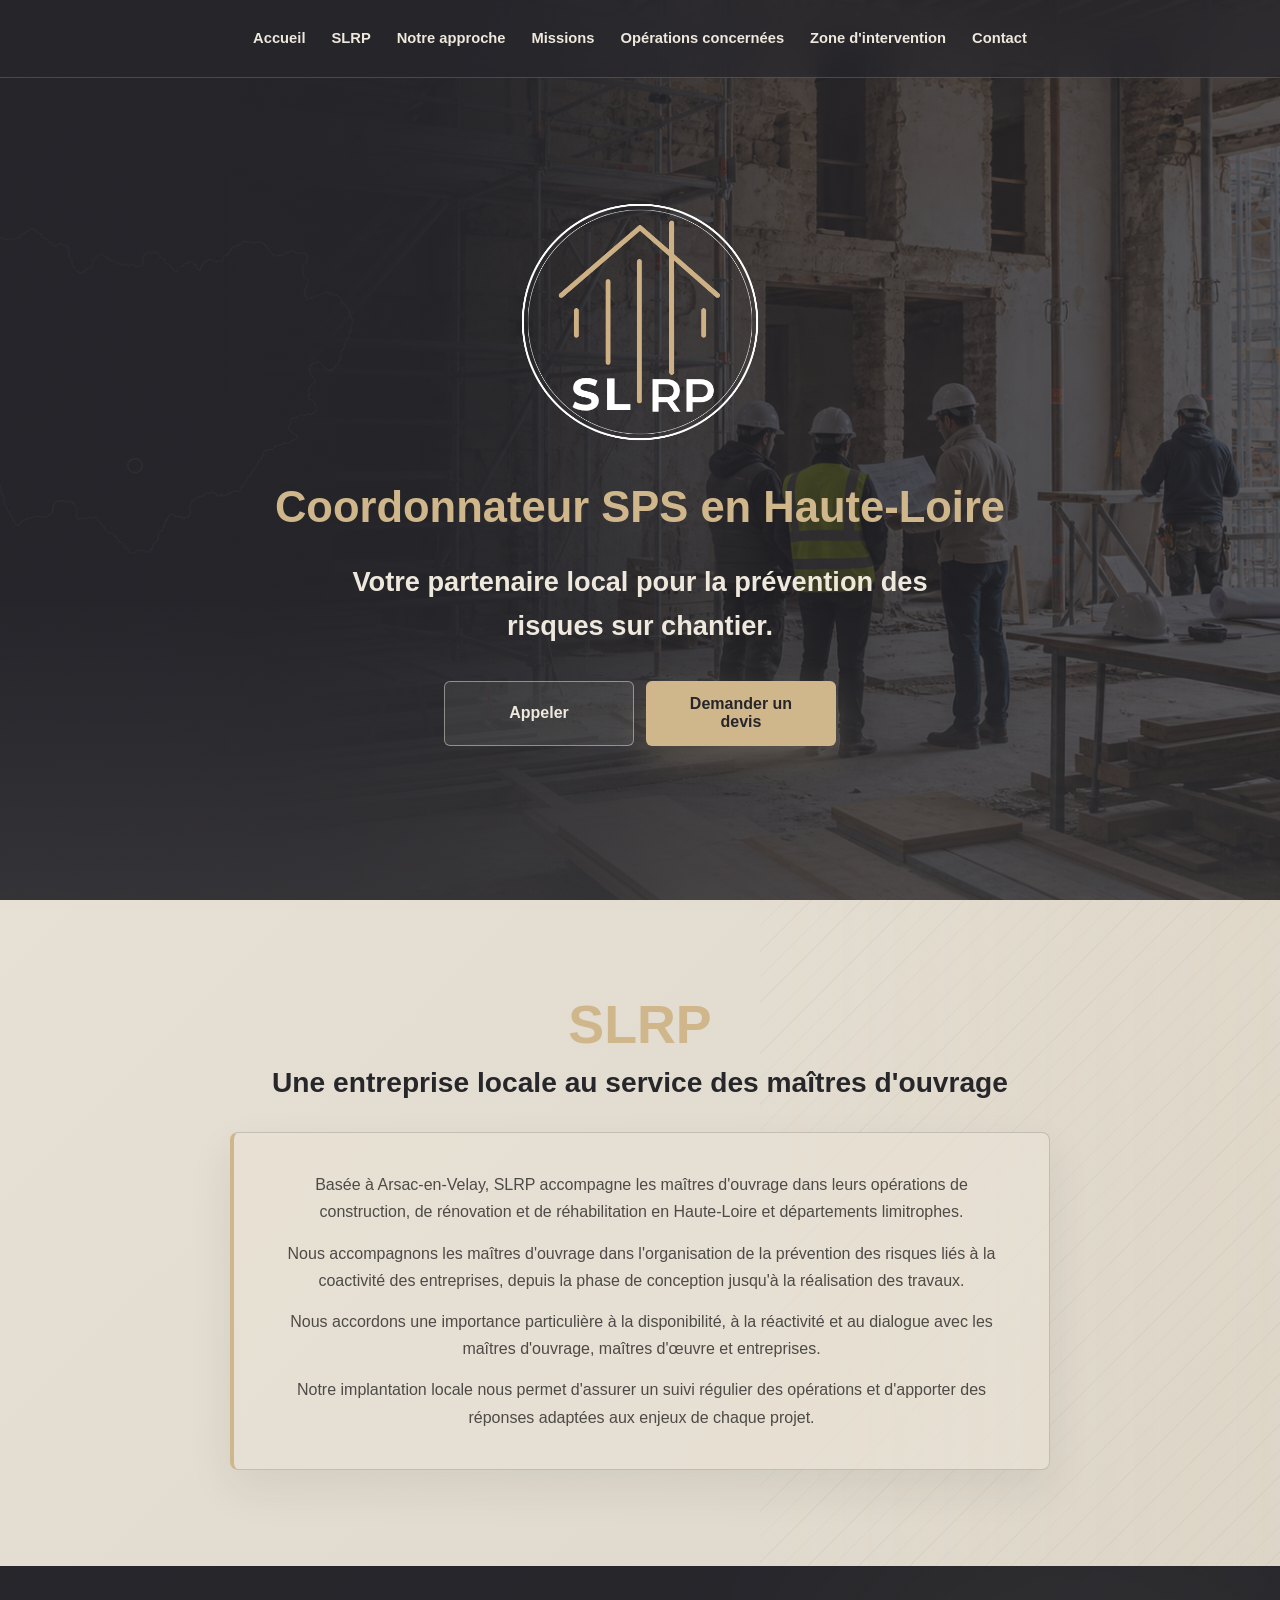
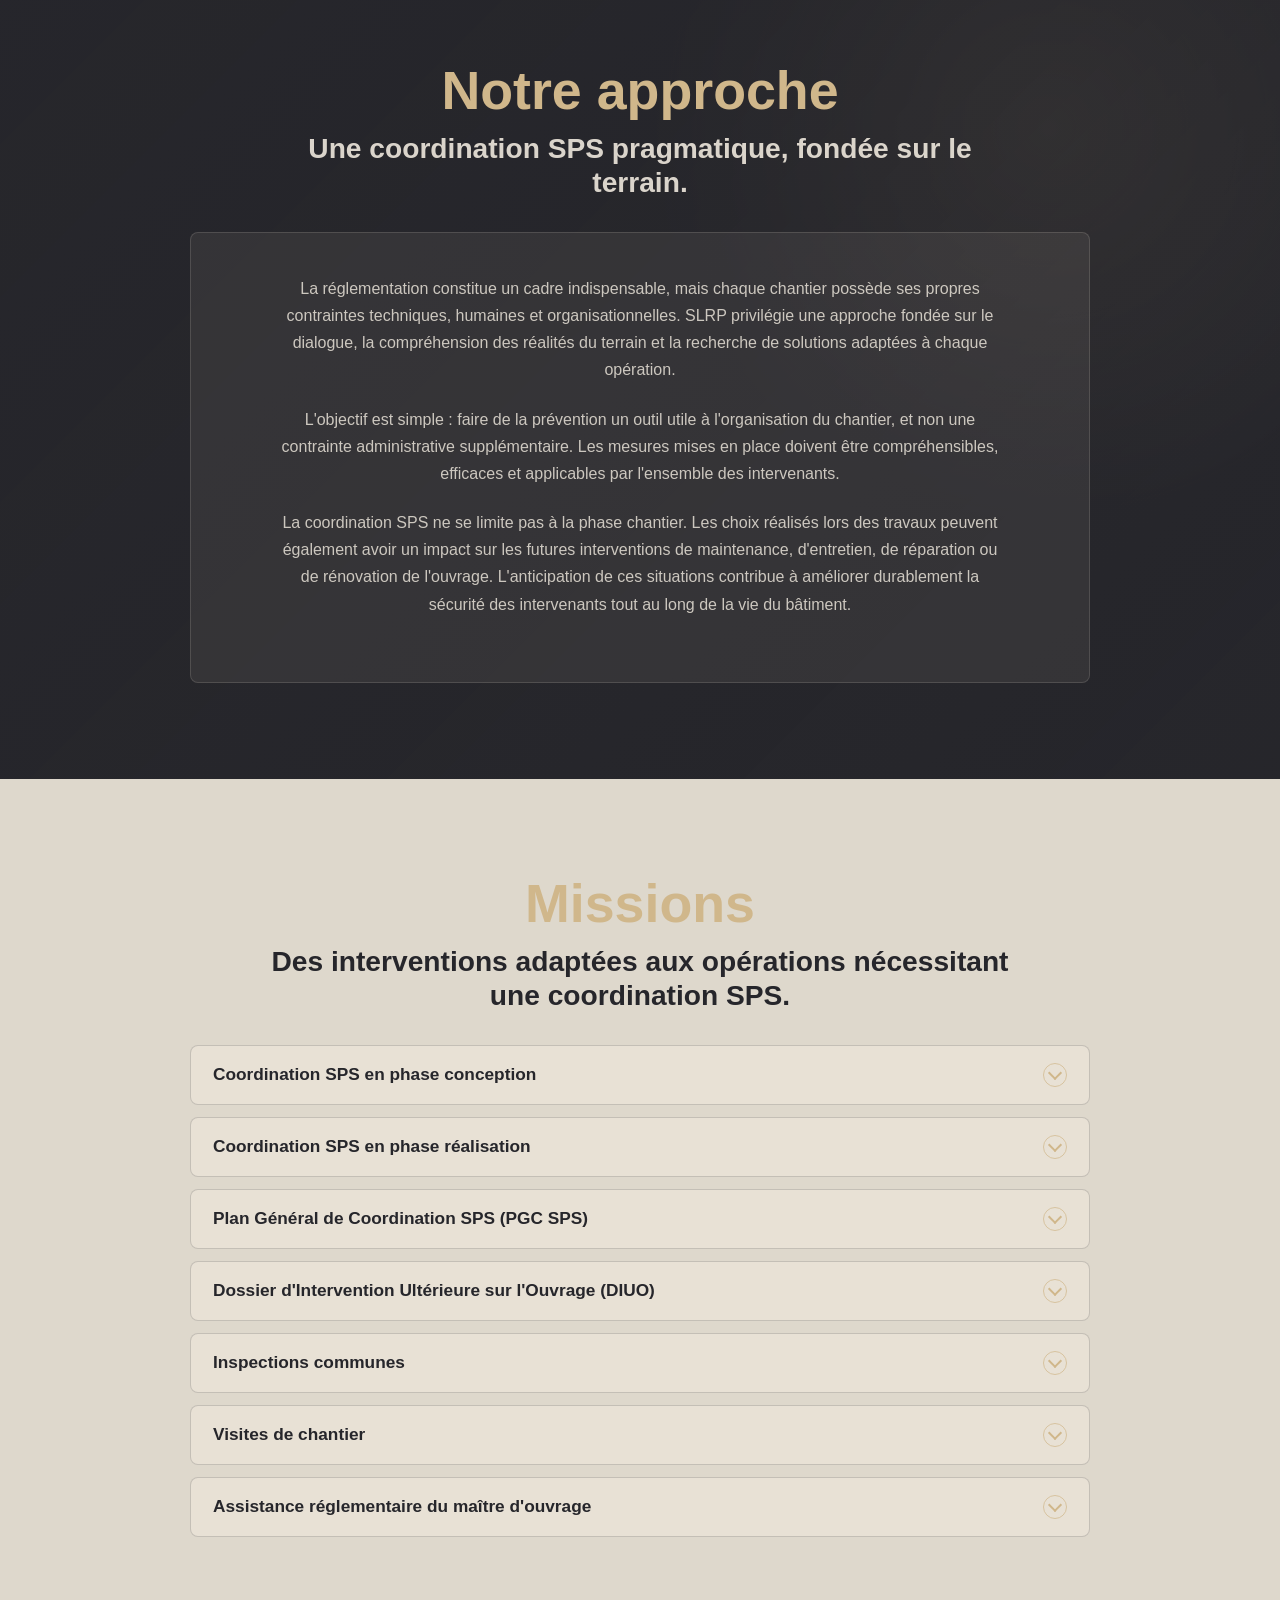
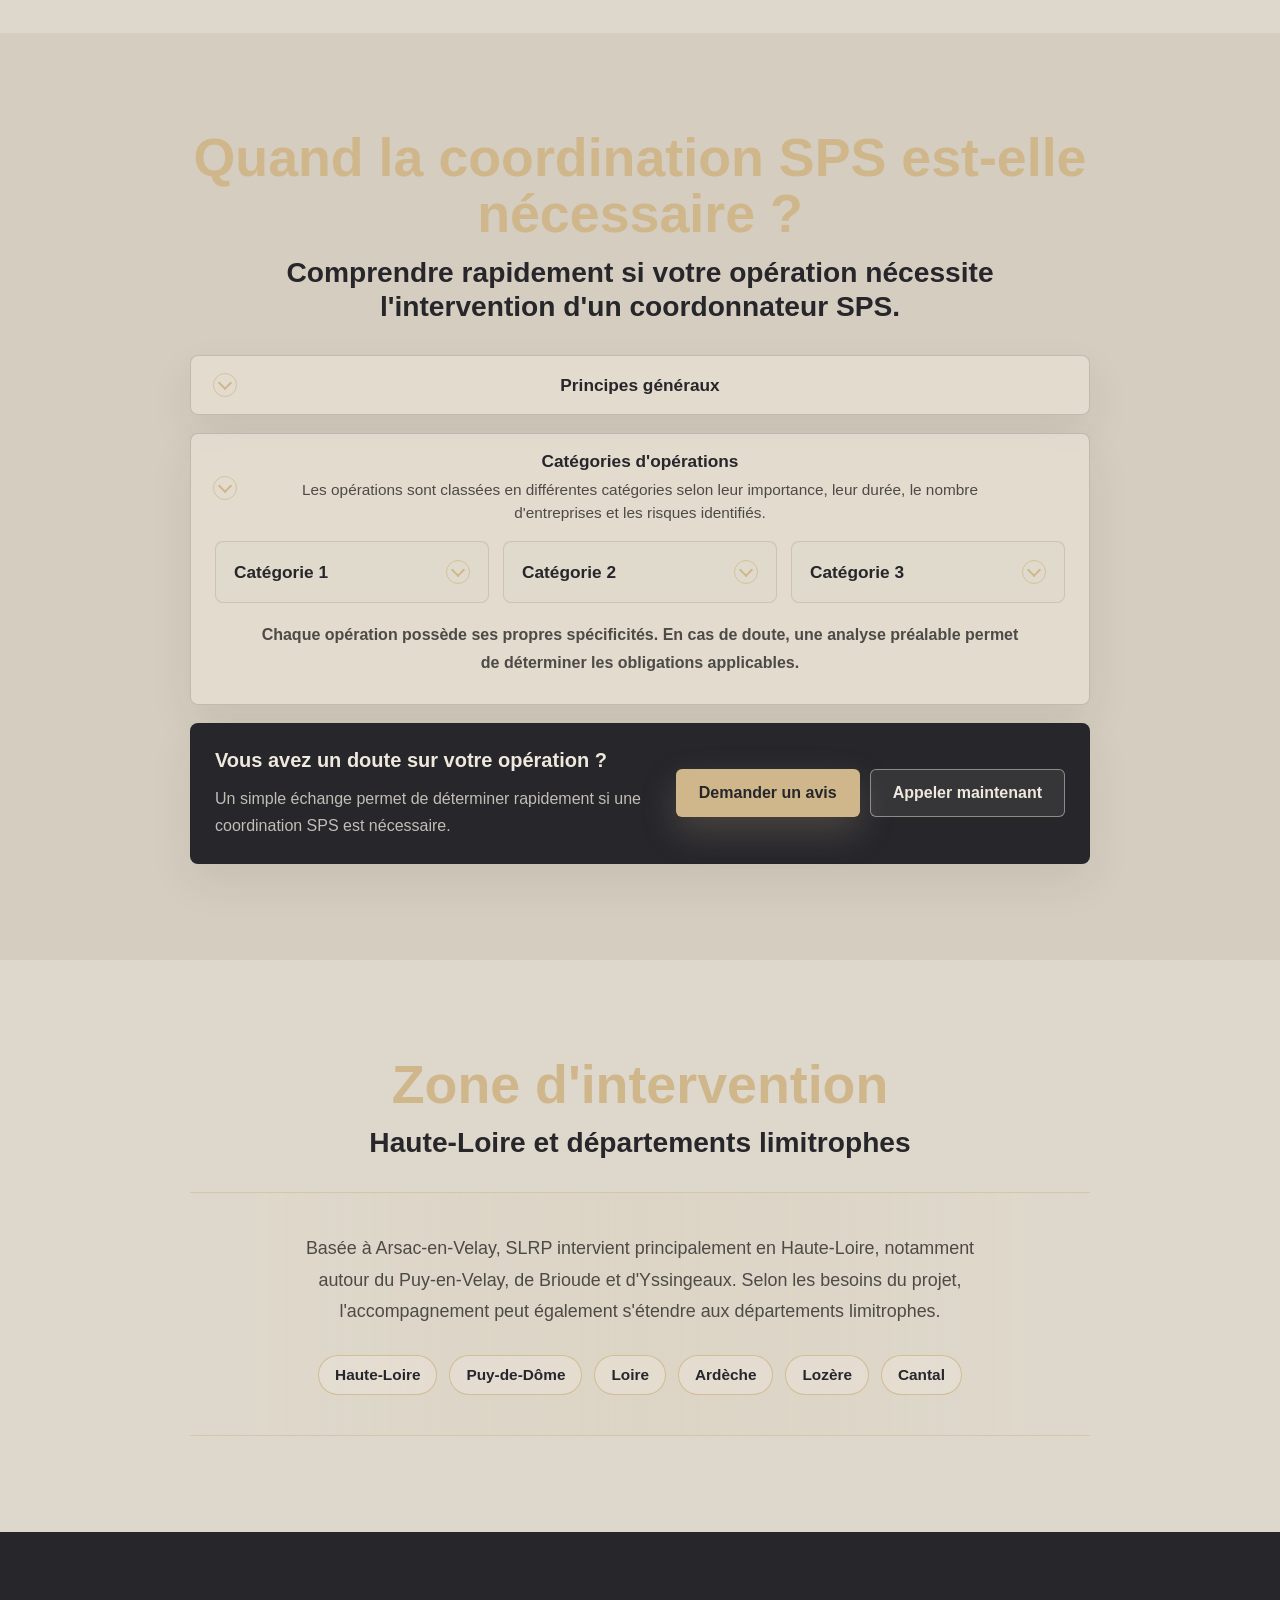
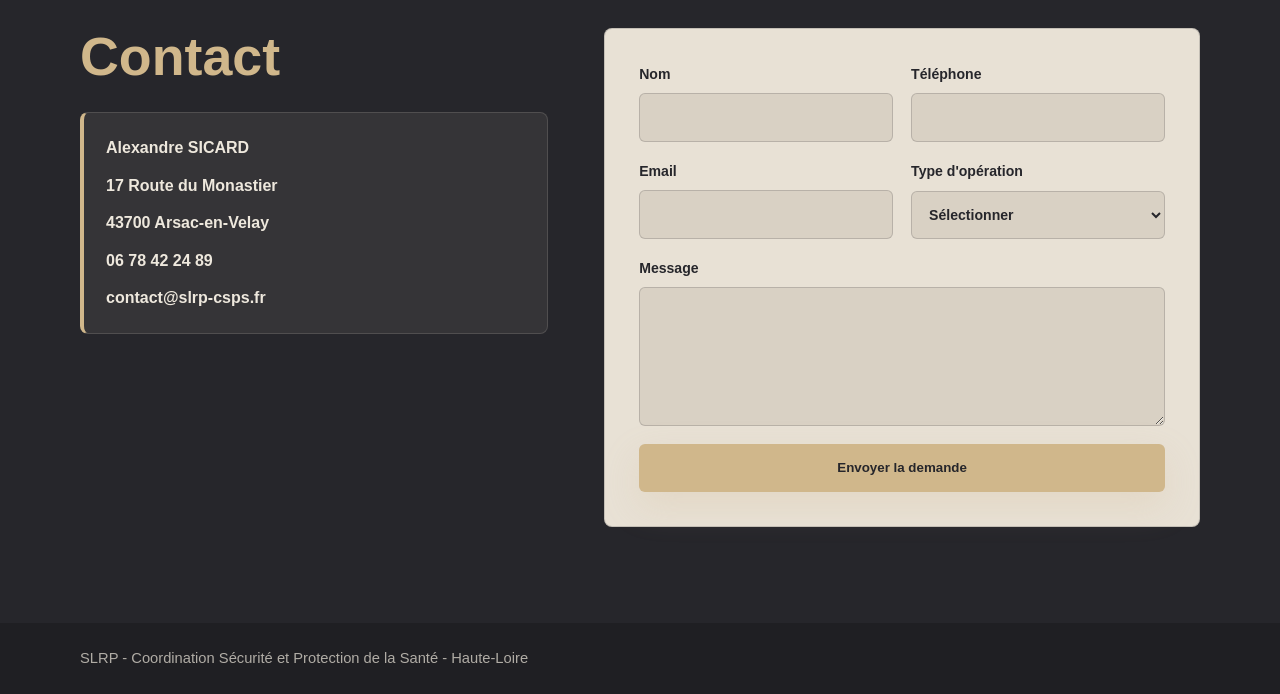
==== commit cef96678: "Fix category accordion height" ====
--- a/index.html
+++ b/index.html
@@ -265,38 +265,59 @@
               </button>
               <div class="obligation-panel" id="categories-sps">
                 <div class="category-list">
-                  <article>
-                    <h4>Catégorie 1</h4>
-                    <p>
-                      « Opérations soumises à l'obligation de constituer un collège interentreprises de sécurité, de
-                      santé et des conditions de travail. »
-                    </p>
-                    <p>
-                      En pratique : opérations les plus importantes, représentant plus de 10 000 hommes-jours et
-                      impliquant au moins 10 entreprises en bâtiment ou 5 entreprises en génie civil.
-                    </p>
+                  <article class="category-accordion">
+                    <button class="category-toggle" type="button" aria-expanded="false" aria-controls="category-sps-01">
+                      <span>Catégorie 1</span>
+                      <span class="obligation-arrow" aria-hidden="true"></span>
+                    </button>
+                    <div class="category-panel" id="category-sps-01">
+                      <div class="category-panel-inner">
+                        <p>
+                          « Opérations soumises à l'obligation de constituer un collège interentreprises de sécurité, de
+                          santé et des conditions de travail. »
+                        </p>
+                        <p>
+                          En pratique : opérations les plus importantes, représentant plus de 10 000 hommes-jours et
+                          impliquant au moins 10 entreprises en bâtiment ou 5 entreprises en génie civil.
+                        </p>
+                      </div>
+                    </div>
                   </article>
-                  <article>
-                    <h4>Catégorie 2</h4>
-                    <p>
-                      « Opérations soumises à l'obligation de déclaration préalable prévue à l'article L.4532-1 ne
-                      relevant pas de la première catégorie. »
-                    </p>
-                    <p>
-                      En pratique : opérations représentant plus de 500 hommes-jours ou dont la durée prévisible dépasse
-                      30 jours ouvrés avec un effectif supérieur à 20 travailleurs à un moment quelconque des travaux.
-                    </p>
+                  <article class="category-accordion">
+                    <button class="category-toggle" type="button" aria-expanded="false" aria-controls="category-sps-02">
+                      <span>Catégorie 2</span>
+                      <span class="obligation-arrow" aria-hidden="true"></span>
+                    </button>
+                    <div class="category-panel" id="category-sps-02">
+                      <div class="category-panel-inner">
+                        <p>
+                          « Opérations soumises à l'obligation de déclaration préalable prévue à l'article L.4532-1 ne
+                          relevant pas de la première catégorie. »
+                        </p>
+                        <p>
+                          En pratique : opérations représentant plus de 500 hommes-jours ou dont la durée prévisible dépasse
+                          30 jours ouvrés avec un effectif supérieur à 20 travailleurs à un moment quelconque des travaux.
+                        </p>
+                      </div>
+                    </div>
                   </article>
-                  <article>
-                    <h4>Catégorie 3</h4>
-                    <p>
-                      « Opérations soumises à l'obligation d'établir un plan général de coordination simplifié et autres
-                      opérations ne relevant pas des première et deuxième catégories. »
-                    </p>
-                    <p>
-                      En pratique : opérations faisant intervenir plusieurs entreprises mais ne dépassant pas les seuils
-                      des catégories 1 et 2.
-                    </p>
+                  <article class="category-accordion">
+                    <button class="category-toggle" type="button" aria-expanded="false" aria-controls="category-sps-03">
+                      <span>Catégorie 3</span>
+                      <span class="obligation-arrow" aria-hidden="true"></span>
+                    </button>
+                    <div class="category-panel" id="category-sps-03">
+                      <div class="category-panel-inner">
+                        <p>
+                          « Opérations soumises à l'obligation d'établir un plan général de coordination simplifié et autres
+                          opérations ne relevant pas des première et deuxième catégories. »
+                        </p>
+                        <p>
+                          En pratique : opérations faisant intervenir plusieurs entreprises mais ne dépassant pas les seuils
+                          des catégories 1 et 2.
+                        </p>
+                      </div>
+                    </div>
                   </article>
                   <p class="category-note">
                     Chaque opération possède ses propres spécificités. En cas de doute, une analyse préalable permet de
@@ -357,7 +378,11 @@
             </div>
           </div>
 
-          <form class="contact-form section-content reveal" action="mailto:contact@slrp-csps.fr" method="post" enctype="text/plain">
+          <form class="contact-form section-content reveal" action="https://formsubmit.co/contact@slrp-csps.fr" method="POST">
+            <input type="hidden" name="_subject" value="Nouvelle demande depuis le site SLRP" />
+            <input type="hidden" name="_captcha" value="false" />
+            <input type="hidden" name="_template" value="table" />
+            <input type="hidden" name="_next" value="https://www.slrp-csps.fr/merci.html" />
             <label>
               Nom
               <input type="text" name="nom" autocomplete="name" required />
@@ -368,7 +393,7 @@
             </label>
             <label>
               Email
-              <input type="email" name="email" autocomplete="email" />
+              <input type="email" name="email" autocomplete="email" required />
             </label>
             <label>
               Type d'opération
--- a/style.css
+++ b/style.css
@@ -672,10 +672,16 @@
 }
 
 .mission-panel,
-.obligation-panel {
+.obligation-panel,
+.category-panel {
   max-height: 0;
   overflow: hidden;
   transition: max-height 260ms ease;
+}
+
+.obligation-accordion.is-open > .obligation-panel,
+.category-accordion.is-open > .category-panel {
+  overflow: visible;
 }
 
 .mission-panel p {
@@ -813,8 +819,10 @@
 
 .category-list {
   display: grid;
-  gap: 12px;
-  padding: 0 24px 24px;
+  grid-template-columns: repeat(auto-fit, minmax(220px, 1fr));
+  align-items: start;
+  gap: 14px;
+  padding: 0 24px 28px;
 }
 
 .obligation-panel-text {
@@ -835,10 +843,40 @@
 }
 
 .category-list article {
-  padding: 18px;
+  padding: 0;
   border: 1px solid rgba(38, 38, 43, 0.12);
   border-radius: 8px;
   background: rgba(222, 216, 204, 0.52);
+  overflow: visible;
+}
+
+.category-toggle {
+  display: grid;
+  grid-template-columns: minmax(0, 1fr) auto;
+  gap: 14px;
+  align-items: center;
+  width: 100%;
+  padding: 18px;
+  border: 0;
+  color: var(--anthracite);
+  background: transparent;
+  font: inherit;
+  text-align: left;
+  cursor: pointer;
+}
+
+.category-toggle span:first-child {
+  font-size: 1.08rem;
+  font-weight: 700;
+  line-height: 1.22;
+}
+
+.category-accordion.is-open .obligation-arrow::before {
+  transform: translateY(2px) rotate(225deg);
+}
+
+.category-panel-inner {
+  padding: 0 18px 18px;
 }
 
 .category-list p + p {
@@ -846,6 +884,7 @@
 }
 
 .category-note {
+  grid-column: 1 / -1;
   justify-self: center;
   max-width: 680px;
   width: 100%;
@@ -1031,6 +1070,56 @@
 .site-footer p {
   margin: 0;
   font-size: 0.92rem;
+}
+
+.thanks-page {
+  min-height: 100vh;
+  color: var(--white);
+  background:
+    linear-gradient(135deg, rgba(38, 38, 43, 0.92), rgba(38, 38, 43, 0.78)),
+    url("assets/hero-csps-renovation.png") center / cover no-repeat;
+}
+
+.thanks-main {
+  min-height: 100vh;
+  display: grid;
+  place-items: center;
+  padding: 40px 20px;
+}
+
+.thanks-section {
+  width: min(100%, 680px);
+}
+
+.thanks-card {
+  display: grid;
+  justify-items: center;
+  gap: 18px;
+  padding: clamp(30px, 6vw, 54px);
+  border: 1px solid rgba(222, 216, 204, 0.18);
+  border-radius: 8px;
+  background: rgba(38, 38, 43, 0.72);
+  box-shadow: var(--shadow);
+  text-align: center;
+}
+
+.thanks-logo {
+  width: clamp(120px, 22vw, 180px);
+}
+
+.thanks-card h1 {
+  margin: 0;
+  color: var(--gold);
+  font-size: clamp(2.1rem, 5vw, 3.4rem);
+  line-height: 1.05;
+}
+
+.thanks-card p:not(.eyebrow) {
+  max-width: 520px;
+  margin: 0;
+  color: rgba(238, 232, 221, 0.84);
+  font-size: 1.08rem;
+  line-height: 1.7;
 }
 
 .floating-call {
